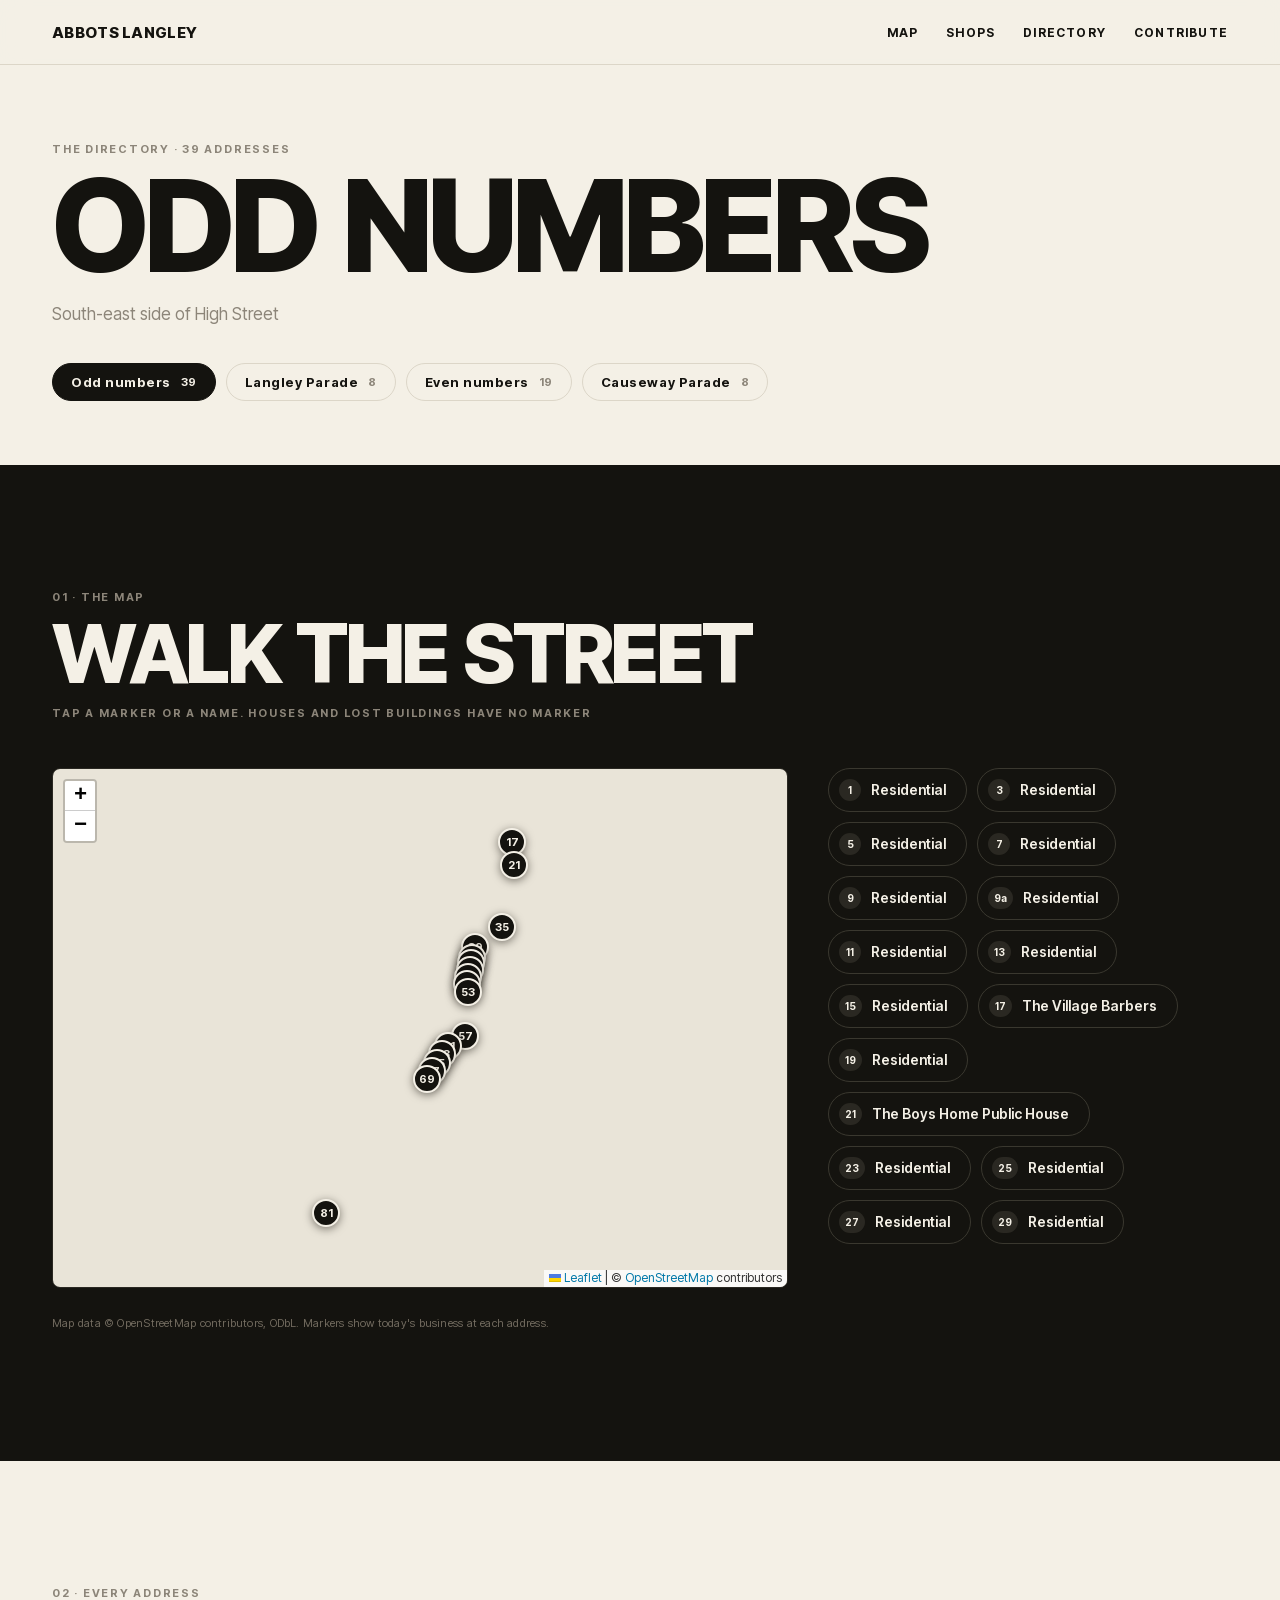
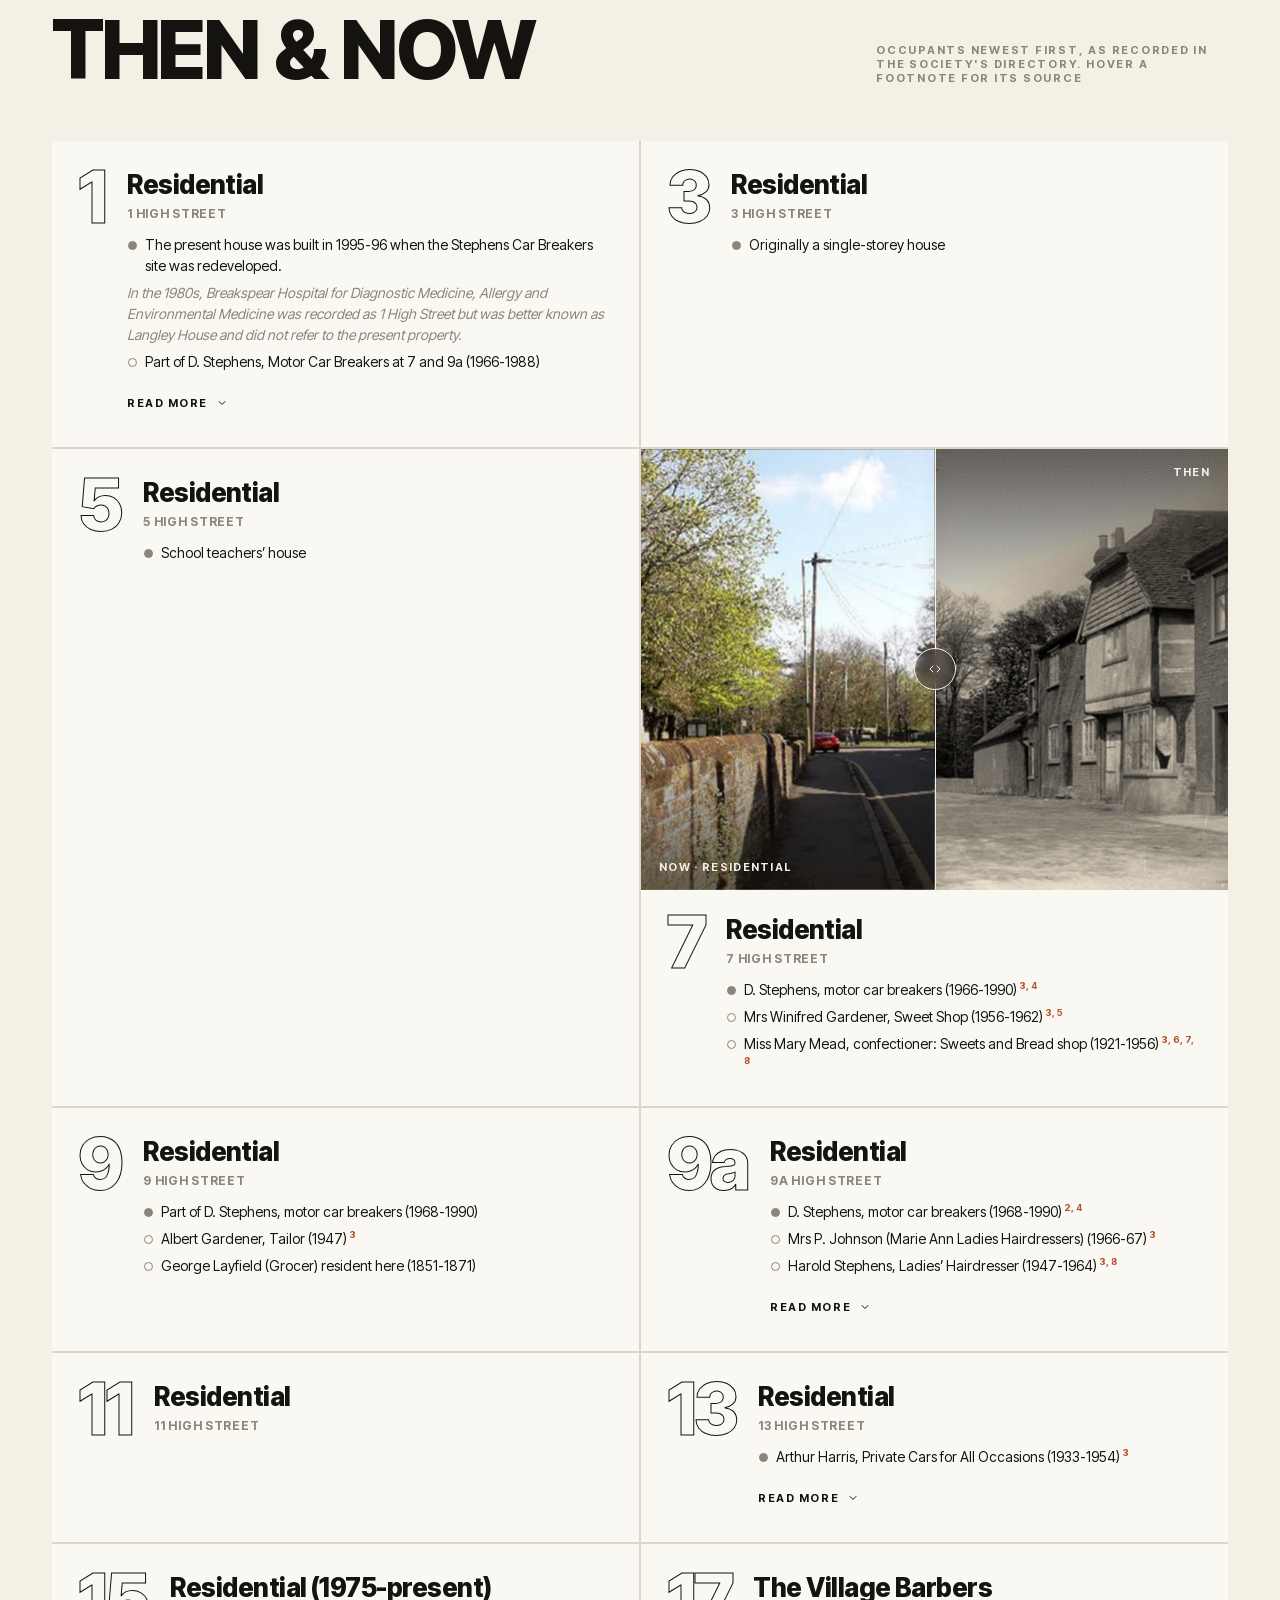
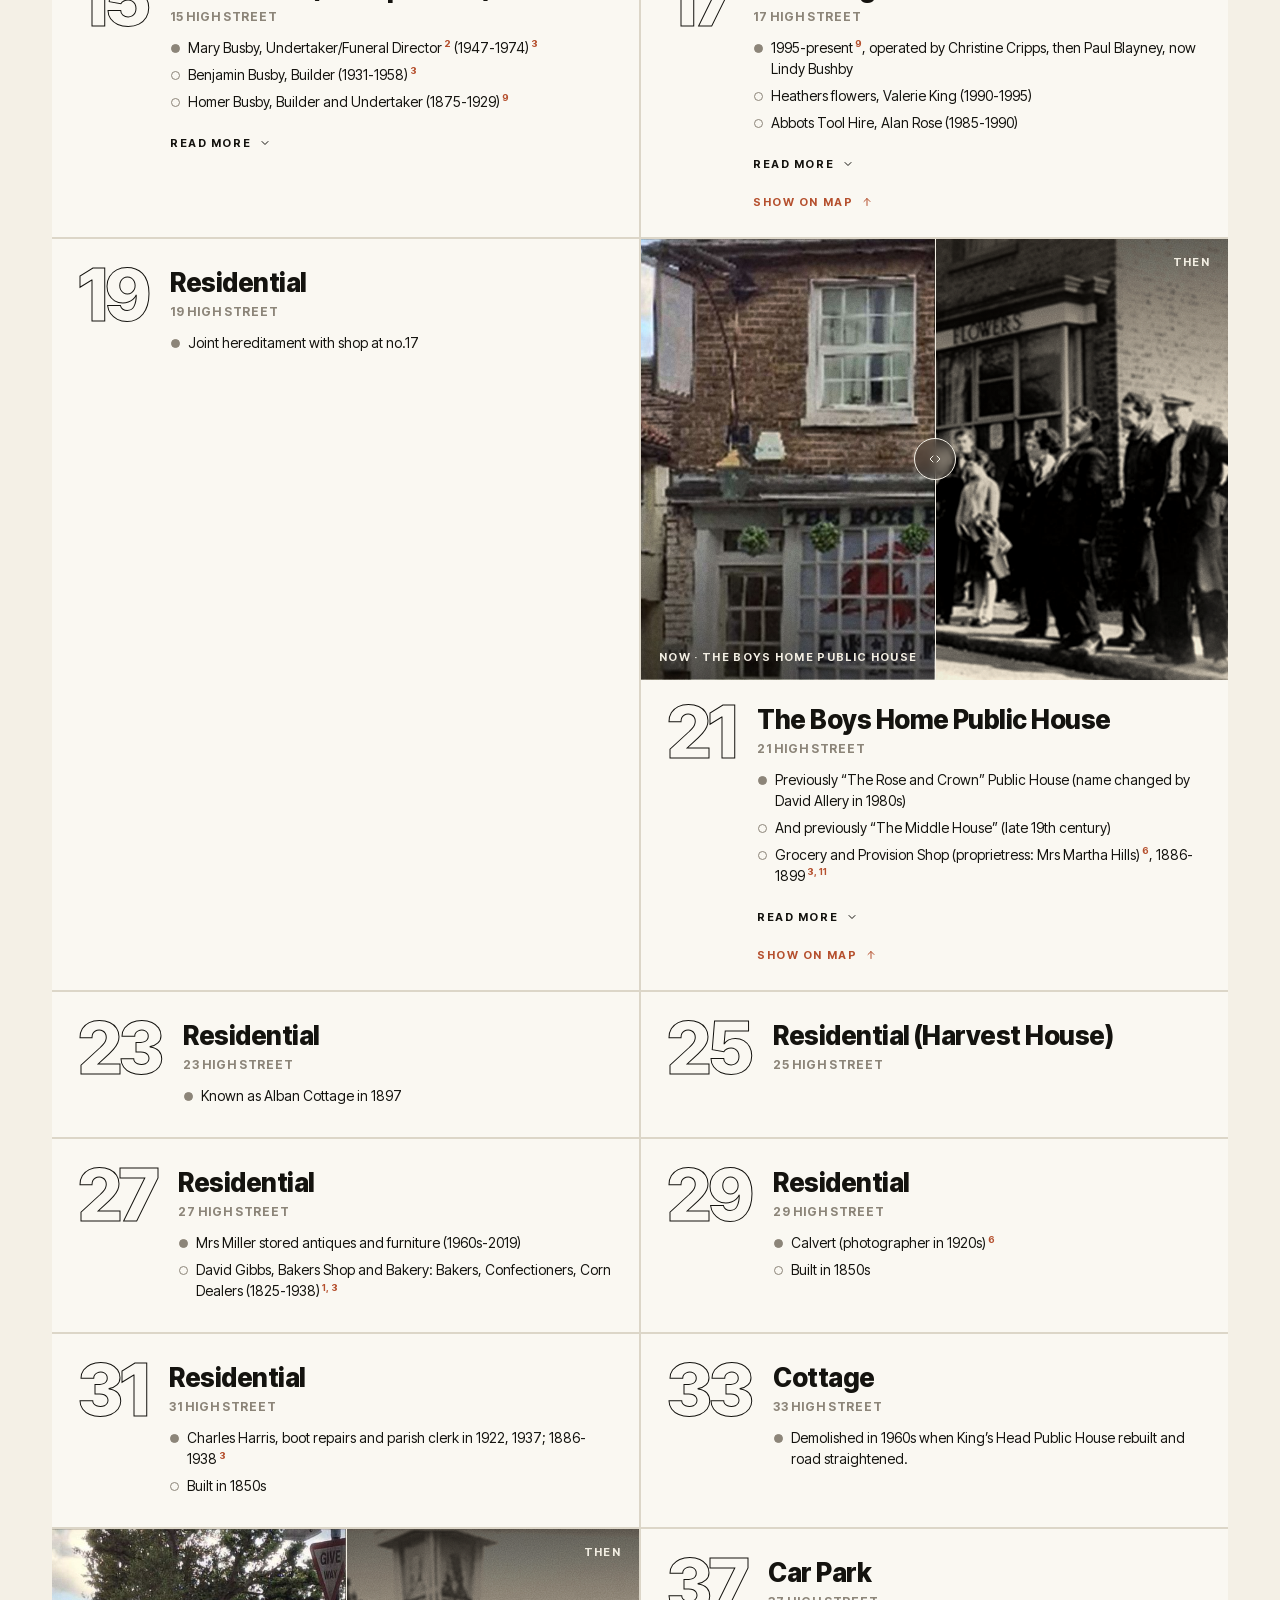
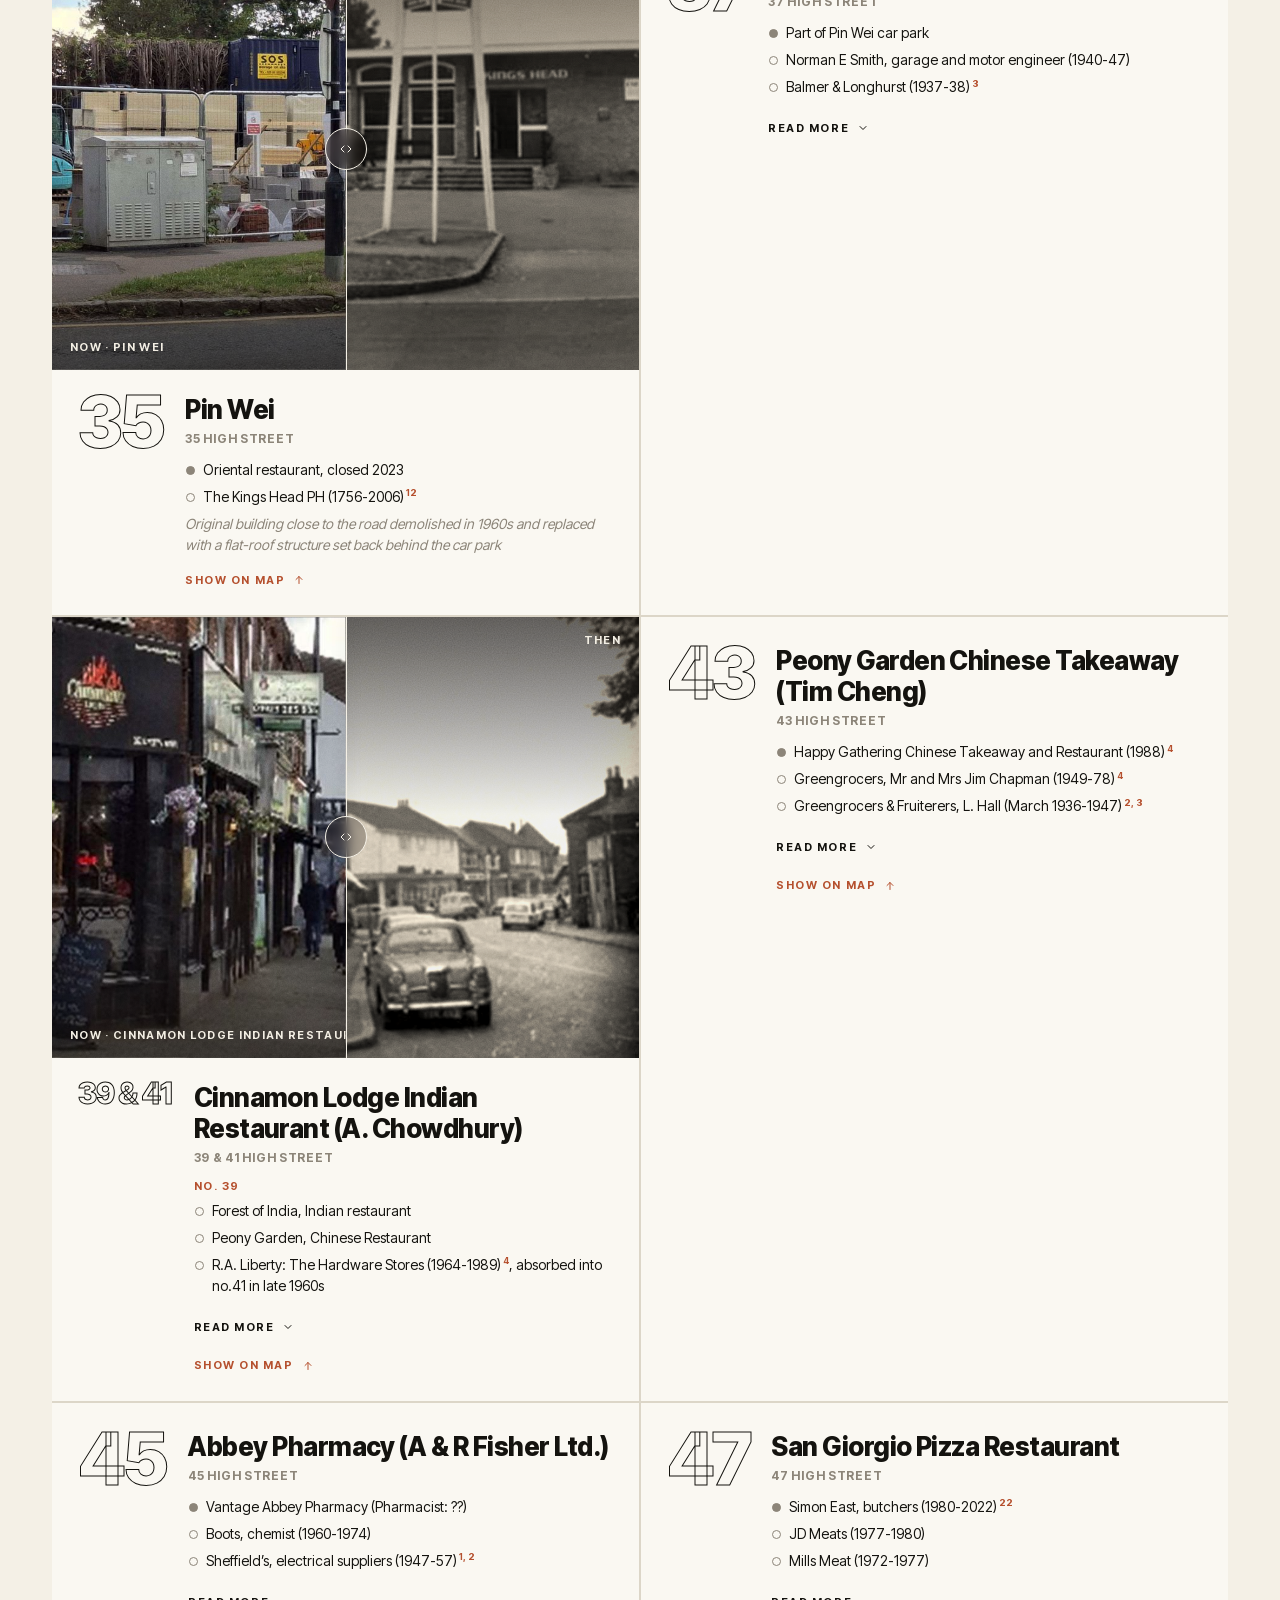
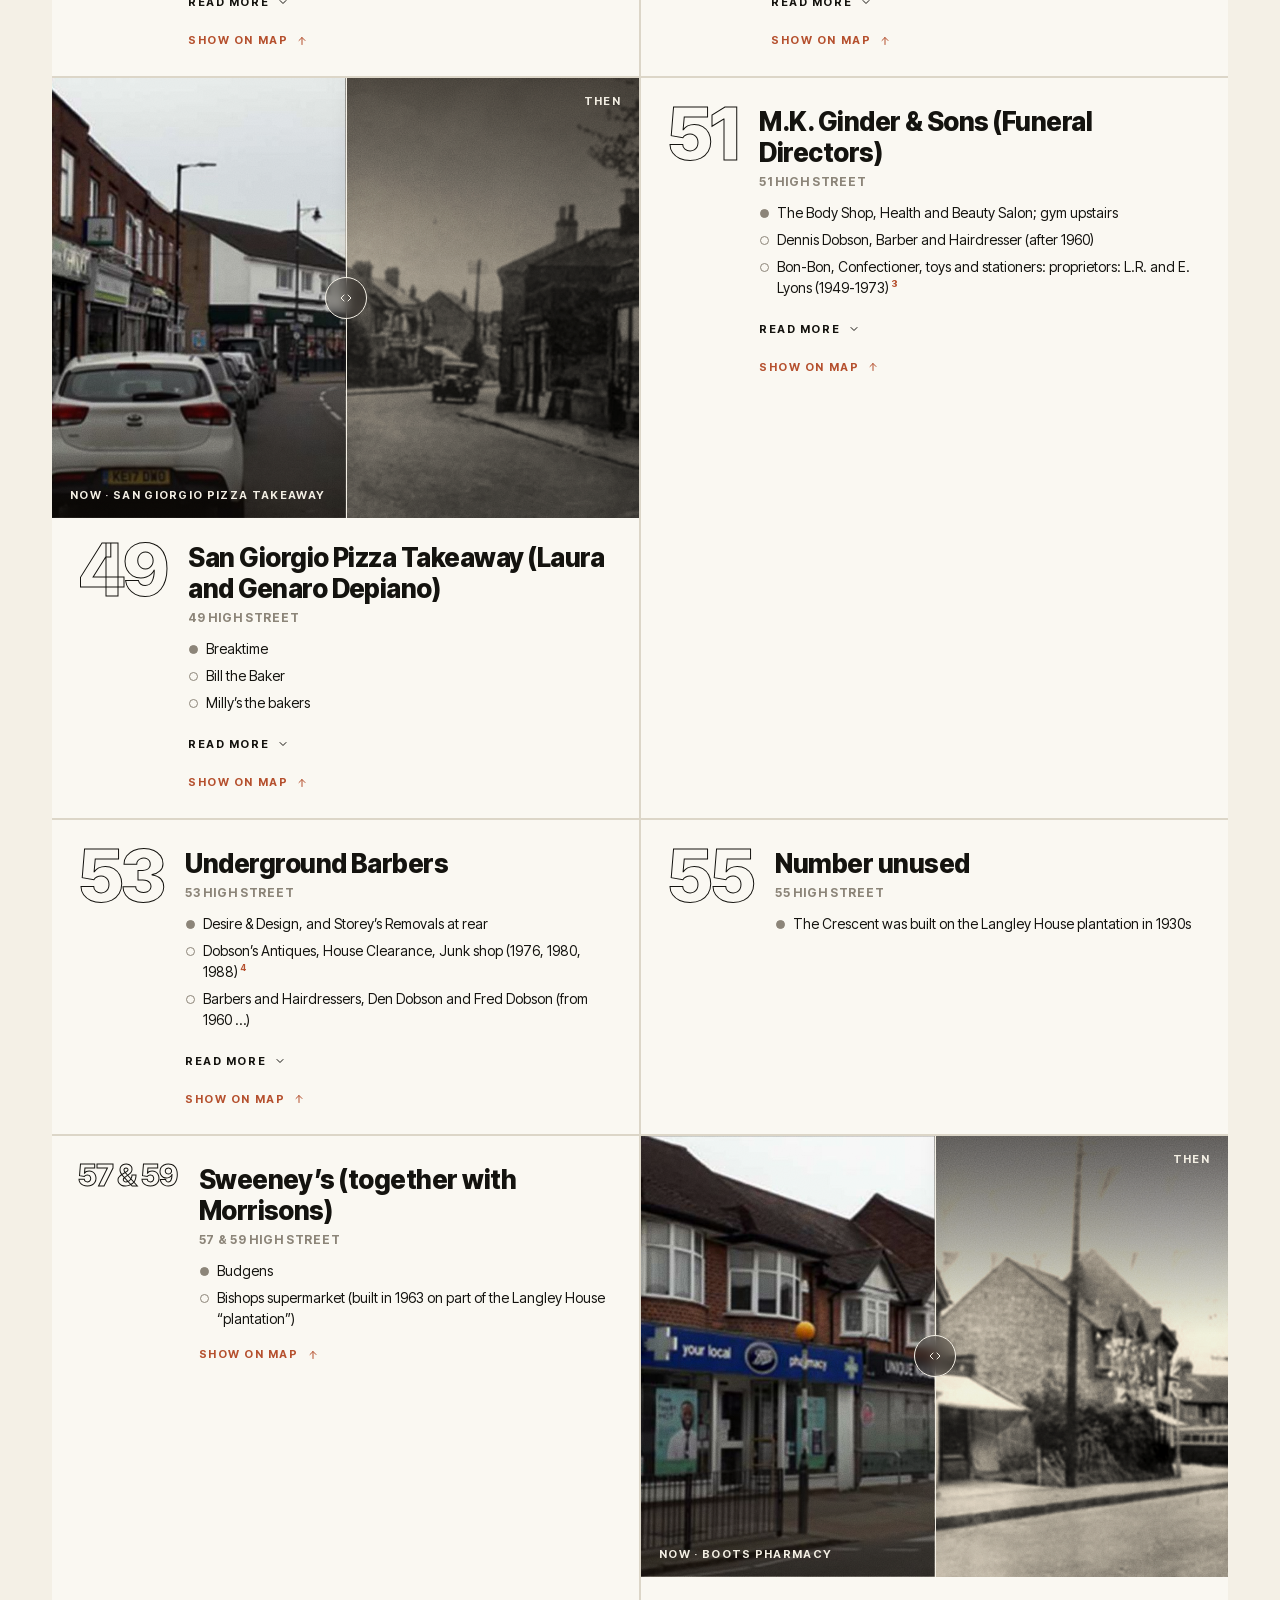
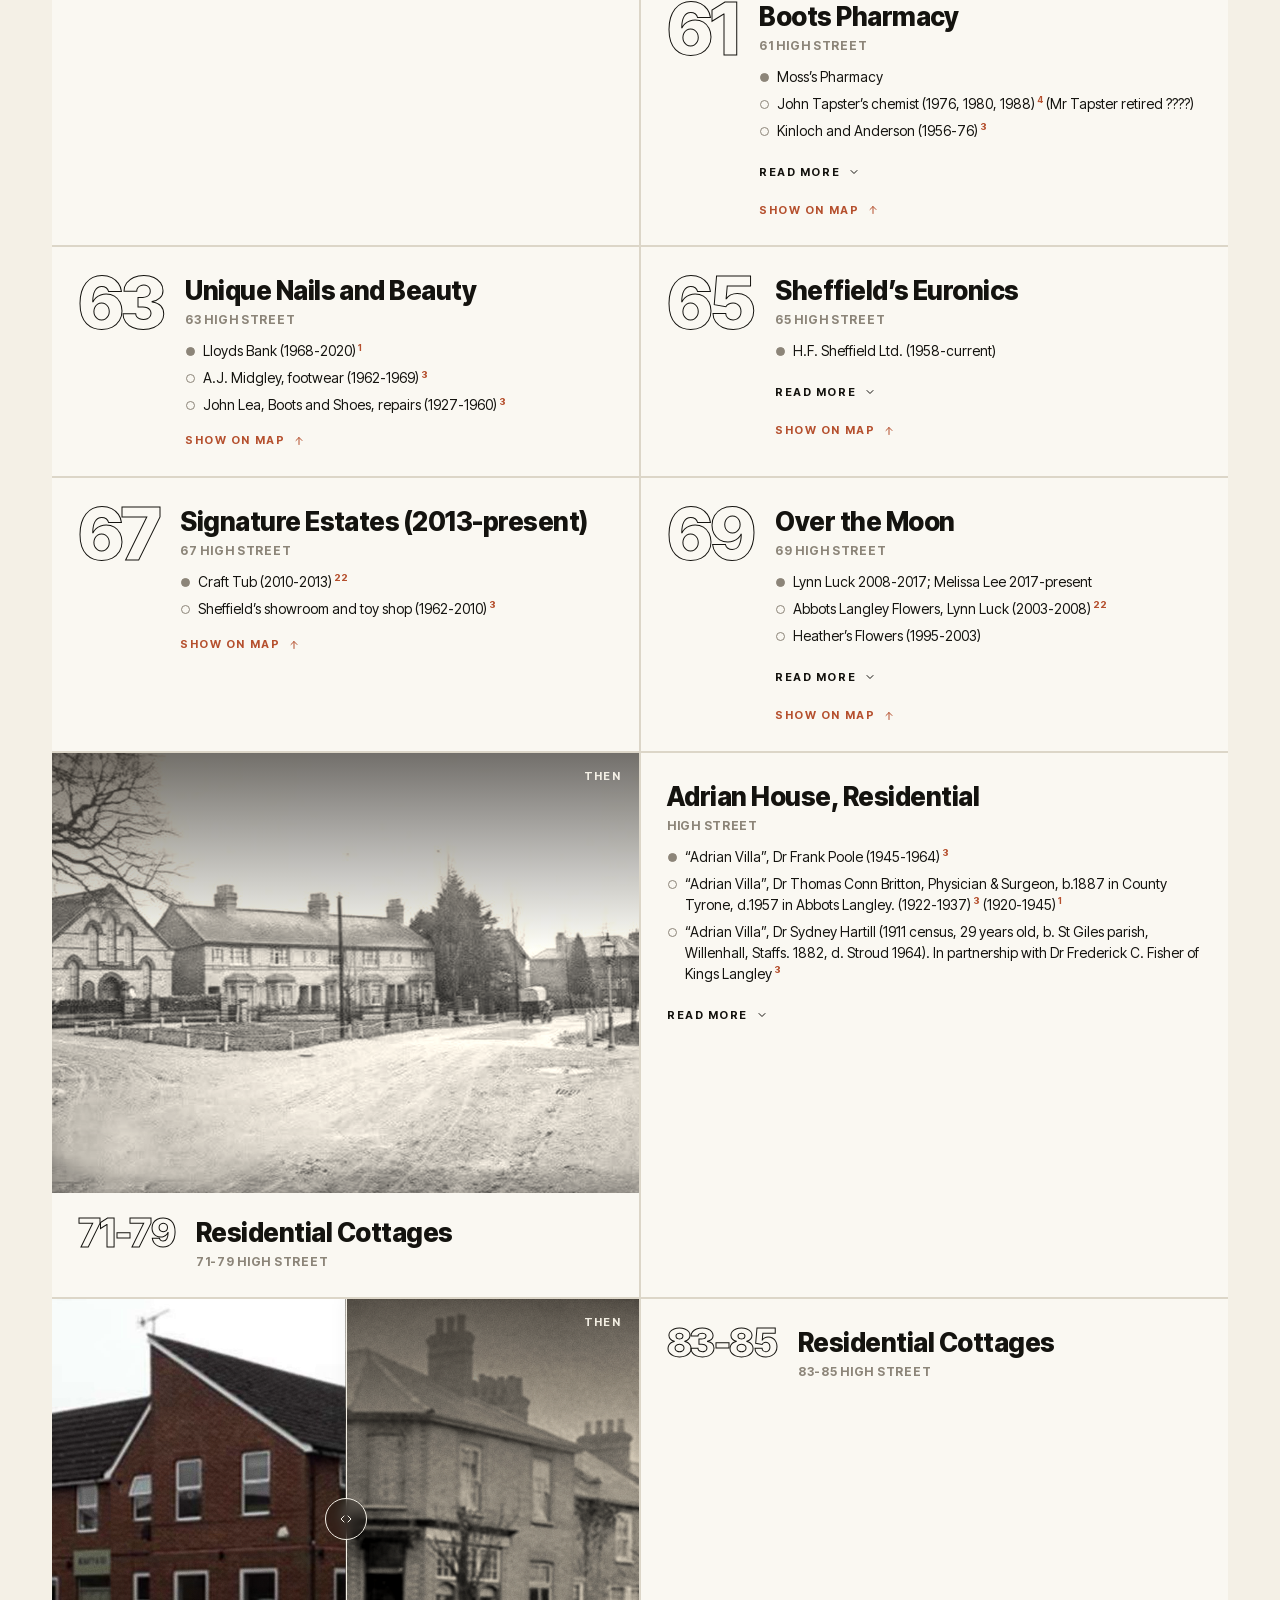
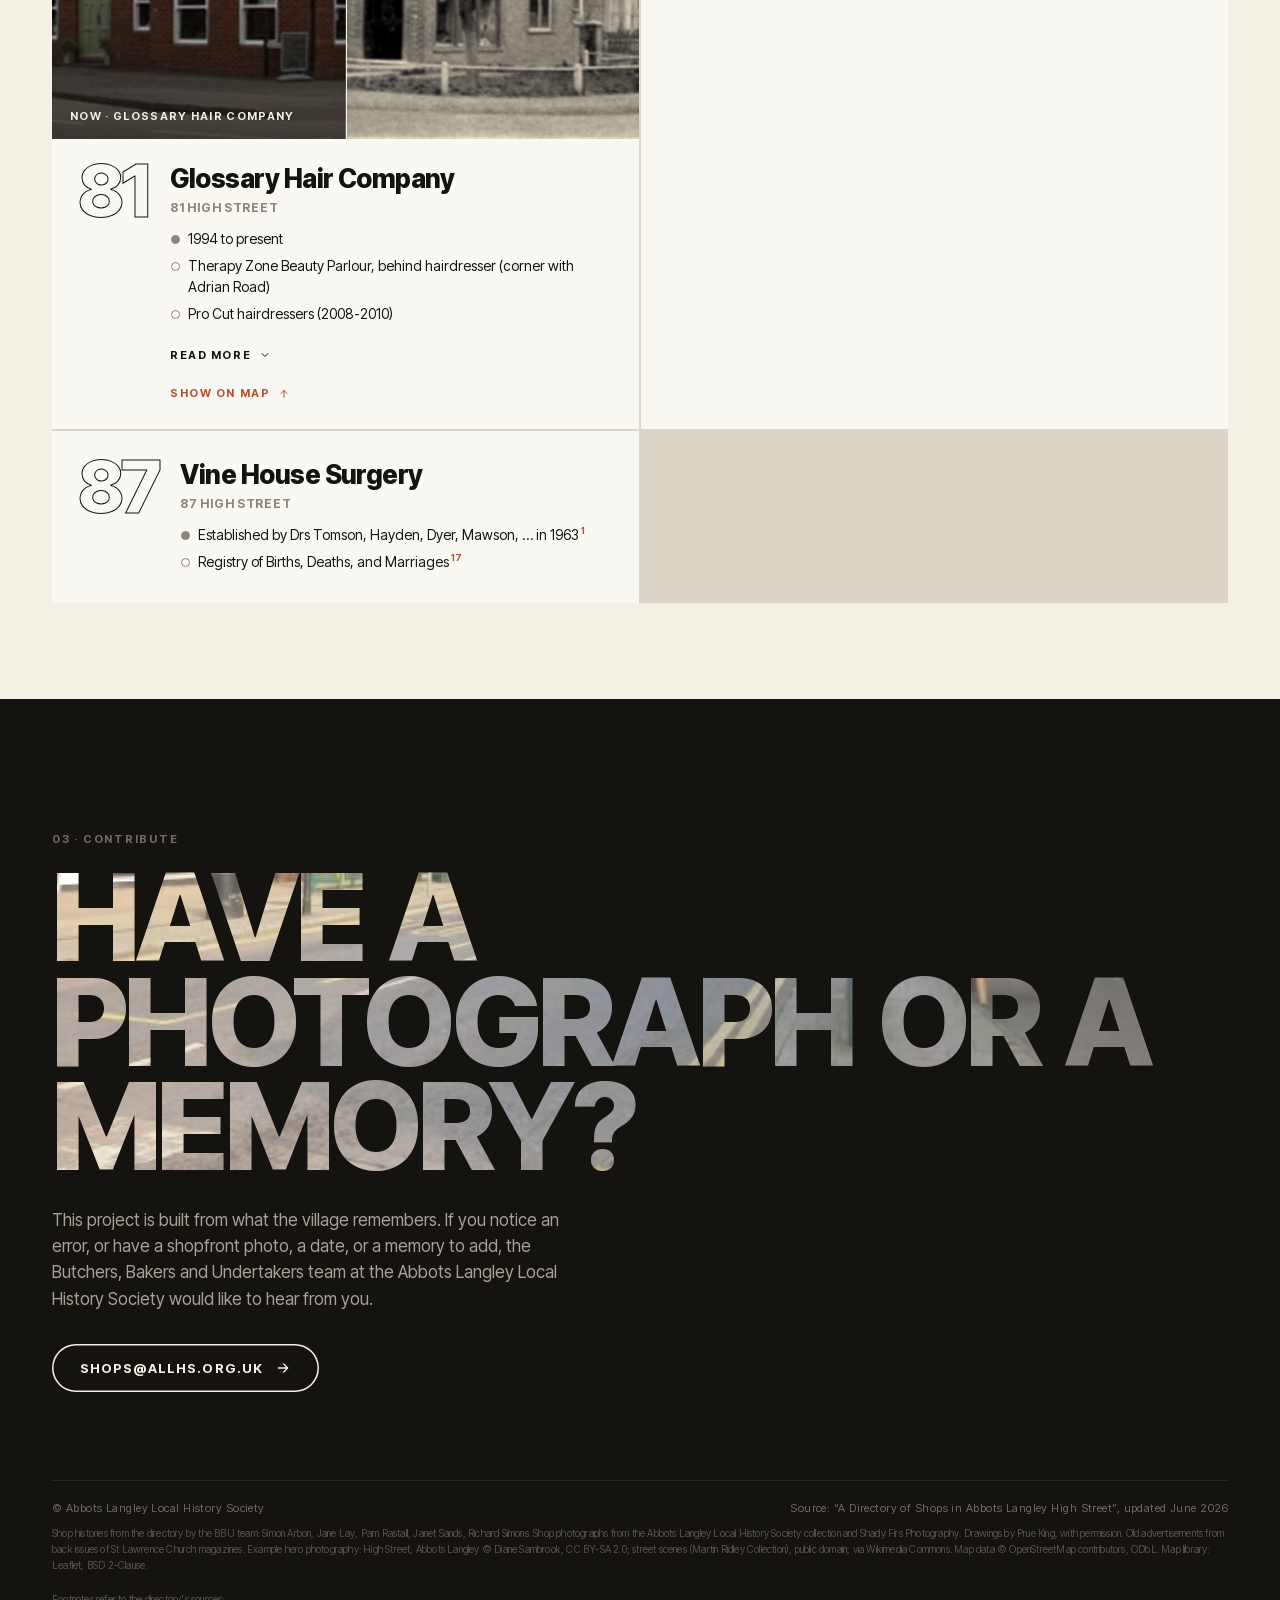
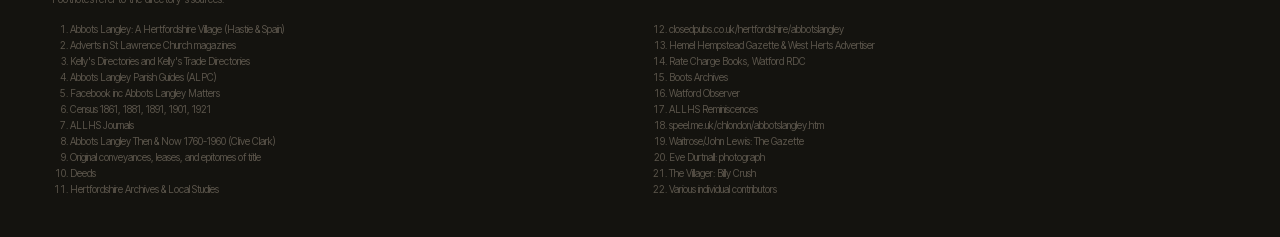
==== directory.html @ a787ed84 "Add the Society's Directory of Shops: 10 featured shops and section pages Transcribe all 74 entries " ====
<!doctype html>
<html lang="en">
<head>
<meta charset="utf-8">
<meta name="viewport" content="width=device-width, initial-scale=1">
<title>Directory of Shops</title>
<meta name="description" content="Every address in the Abbots Langley Local History Society's directory of High Street shops, with each one's occupants over time.">
<script>document.documentElement.classList.add("js");</script>
<link rel="stylesheet" href="vendor/leaflet/leaflet.css">
<link rel="stylesheet" href="site.css">
</head>
<body>

<svg width="0" height="0" style="position:absolute;" aria-hidden="true">
  <filter id="grain"><feTurbulence type="fractalNoise" baseFrequency="0.85" numOctaves="2" stitchTiles="stitch"/><feColorMatrix type="matrix" values="0 0 0 0 0  0 0 0 0 0  0 0 0 0 0  0 0 0 0.4 0"/></filter>
</svg>

<header class="top">
  <div class="wrap">
    <a class="brand" href="index.html">ABBOTS&nbsp;LANGLEY</a>
    <nav class="nav">
      <a href="#map"><span class="roll"><span>Map</span></span></a>
      <a href="#shops"><span class="roll"><span>Shops</span></span></a>
      <a href="index.html#directory"><span class="roll"><span>Directory</span></span></a>
      <a href="#contribute"><span class="roll"><span>Contribute</span></span></a>
    </nav>
  </div>
  <div class="progress"></div>
</header>

<main id="top">

  <!-- SECTION HEADER -->
  <section class="dir-head">
    <div class="wrap">
      <span class="eyebrow" data-reveal><a href="index.html#directory">The directory</a> &middot; <span id="dir-count"></span> addresses</span>
      <h1 id="dir-title" class="display" data-reveal></h1>
      <p id="dir-sub" class="lede" data-reveal></p>
      <nav id="dir-tabs" class="tabs" aria-label="Directory sections" data-reveal></nav>
      <div id="dir-media"></div>
    </div>
  </section>

  <!-- MAP -->
  <section id="map" class="map-sec">
    <div class="wrap">
      <div class="sec-head">
        <div data-reveal>
          <span class="eyebrow">01 &middot; The map</span>
          <h2 class="display h2">Walk the street</h2>
        </div>
        <span class="eyebrow" data-reveal>Tap a marker or a name. Houses and lost buildings have no marker</span>
      </div>
      <div id="map-layout" class="map-layout">
        <div id="map-card" class="map-card" data-reveal>
          <div id="leaflet" role="region" aria-label="Map of Abbots Langley High Street"></div>
        </div>
        <div id="map-chips" class="chips"></div>
        <section id="shop-view" class="shop-view" aria-label="Shop details" hidden>
          <div class="sv-bar">
            <button class="sv-back" type="button">
              <svg width="14" height="14" viewBox="0 0 24 24" fill="none" aria-hidden="true"><path d="M19 12H5M11 6L5 12L11 18" stroke="currentColor" stroke-width="2" stroke-linecap="round" stroke-linejoin="round"/></svg>
              <span class="roll"><span>All shops</span></span>
            </button>
            <span class="sv-count"></span>
            <button class="sv-step sv-prev" type="button" aria-label="Previous shop along the street">
              <svg width="14" height="14" viewBox="0 0 24 24" fill="none" aria-hidden="true"><path d="M15 6L9 12L15 18" stroke="currentColor" stroke-width="2" stroke-linecap="round" stroke-linejoin="round"/></svg>
            </button>
            <button class="sv-step sv-next" type="button" aria-label="Next shop along the street">
              <svg width="14" height="14" viewBox="0 0 24 24" fill="none" aria-hidden="true"><path d="M9 6L15 12L9 18" stroke="currentColor" stroke-width="2" stroke-linecap="round" stroke-linejoin="round"/></svg>
            </button>
          </div>
          <article class="card sv-body"></article>
        </section>
        <svg class="leader" aria-hidden="true"><line/><circle r="3"/></svg>
      </div>
      <span id="shop-live" class="sr" aria-live="polite"></span>
      <p style="font-size:11px;color:var(--night-muted);letter-spacing:0.02em;margin-top:28px;">Map data &copy; OpenStreetMap contributors, ODbL. Markers show today's business at each address.</p>
    </div>
  </section>

  <!-- ADDRESSES -->
  <section id="shops" class="shops">
    <div class="wrap">
      <div class="sec-head">
        <div data-reveal>
          <span class="eyebrow">02 &middot; Every address</span>
          <h2 class="display h2">Then &amp; now</h2>
        </div>
        <span class="eyebrow" data-reveal style="max-width:44ch;">Occupants newest first, as recorded in the Society's directory. Hover a footnote for its source</span>
      </div>
      <div id="shop-grid" class="shop-grid"></div>
    </div>
  </section>

</main>

<!-- CONTRIBUTE / FOOTER -->
<footer id="contribute" class="foot">
  <div class="wrap">
    <span class="eyebrow" data-reveal style="color:var(--night-muted);">03 &middot; Contribute</span>
    <h2 class="display ko" data-reveal style="margin-top:18px;">Have a photograph or a memory?</h2>
    <p class="lede" data-reveal>
      This project is built from what the village remembers. If you notice an error, or have a shopfront photo, a date, or a
      memory to add, the Butchers, Bakers and Undertakers team at the Abbots Langley Local History Society would like to hear from you.
    </p>
    <div data-reveal style="margin-top:32px;">
      <a class="btn btn-line" href="mailto:shops@allhs.org.uk"><span class="roll"><span>shops@allhs.org.uk</span></span>
        <svg width="16" height="16" viewBox="0 0 24 24" fill="none" aria-hidden="true"><path d="M5 12H19M13 6L19 12L13 18" stroke="currentColor" stroke-width="2" stroke-linecap="round" stroke-linejoin="round"/></svg>
      </a>
    </div>
    <div class="legal">
      <span>&copy; Abbots Langley Local History Society</span>
      <span>Source: &ldquo;A Directory of Shops in Abbots Langley High Street&rdquo;, updated June 2026</span>
    </div>
    <p class="credits">
      Shop histories from the directory by the BBU team: Simon Arbon, Jane Lay, Pam Rastall, Janet Sands, Richard Simons.
      Shop photographs from the Abbots Langley Local History Society collection and Shady Firs Photography. Drawings by
      Prue King, with permission. Old advertisements from back issues of St Lawrence Church magazines. Example hero
      photography: High Street, Abbots Langley &copy; Diane Sambrook, CC BY-SA 2.0; street scenes (Martin Ridley
      Collection), public domain; via Wikimedia Commons. Map data &copy; OpenStreetMap contributors, ODbL. Map library:
      Leaflet, BSD 2-Clause.
    </p>
    <p class="credits" style="margin-top:18px;">Footnotes refer to the directory's sources:</p>
    <ol id="sources" class="sources"></ol>
  </div>
</footer>

<script src="vendor/leaflet/leaflet.js"></script>
<script src="data/directory.js"></script>
<script src="site.js"></script>
<script>
// One page per directory section, chosen by ?g=
const g = GROUPS[new URLSearchParams(location.search).get("g")] ? new URLSearchParams(location.search).get("g") : "odd";
const sec = GROUPS[g], shops = DIRECTORY.filter((e) => e.group === g);
document.title = `${sec.title} · Directory of Shops`;
document.getElementById("dir-title").textContent = sec.title;
document.getElementById("dir-sub").textContent = sec.sub;
document.getElementById("dir-count").textContent = shops.length;
document.getElementById("dir-tabs").innerHTML = Object.entries(GROUPS).map(([k, s]) =>
  `<a href="directory.html?g=${k}"${k === g ? ' aria-current="page"' : ""}>${s.title} <b>${DIRECTORY.filter((e) => e.group === k).length}</b></a>`).join("");
if (sec.photos) {
  const media = document.getElementById("dir-media");
  media.className = "group-media";
  media.dataset.reveal = "";
  media.innerHTML = photoHTML(sec.photos, sec.title) + (sec.extras || []).map(([src, cap]) =>
    `<figure><img src="${src}" alt="${cap}"/><figcaption>${cap}</figcaption></figure>`).join("");
  makeCompare(media.querySelector(".compare"), { follow: true });
}
initStreet(shops);
</script>
</body>
</html>
---- vendor/leaflet/leaflet.css ----
/* required styles */

.leaflet-pane,
.leaflet-tile,
.leaflet-marker-icon,
.leaflet-marker-shadow,
.leaflet-tile-container,
.leaflet-pane > svg,
.leaflet-pane > canvas,
.leaflet-zoom-box,
.leaflet-image-layer,
.leaflet-layer {
	position: absolute;
	left: 0;
	top: 0;
	}
.leaflet-container {
	overflow: hidden;
	}
.leaflet-tile,
.leaflet-marker-icon,
.leaflet-marker-shadow {
	-webkit-user-select: none;
	   -moz-user-select: none;
	        user-select: none;
	  -webkit-user-drag: none;
	}
/* Prevents IE11 from highlighting tiles in blue */
.leaflet-tile::selection {
	background: transparent;
}
/* Safari renders non-retina tile on retina better with this, but Chrome is worse */
.leaflet-safari .leaflet-tile {
	image-rendering: -webkit-optimize-contrast;
	}
/* hack that prevents hw layers "stretching" when loading new tiles */
.leaflet-safari .leaflet-tile-container {
	width: 1600px;
	height: 1600px;
	-webkit-transform-origin: 0 0;
	}
.leaflet-marker-icon,
.leaflet-marker-shadow {
	display: block;
	}
/* .leaflet-container svg: reset svg max-width decleration shipped in Joomla! (joomla.org) 3.x */
/* .leaflet-container img: map is broken in FF if you have max-width: 100% on tiles */
.leaflet-container .leaflet-overlay-pane svg {
	max-width: none !important;
	max-height: none !important;
	}
.leaflet-container .leaflet-marker-pane img,
.leaflet-container .leaflet-shadow-pane img,
.leaflet-container .leaflet-tile-pane img,
.leaflet-container img.leaflet-image-layer,
.leaflet-container .leaflet-tile {
	max-width: none !important;
	max-height: none !important;
	width: auto;
	padding: 0;
	}

.leaflet-container img.leaflet-tile {
	/* See: https://bugs.chromium.org/p/chromium/issues/detail?id=600120 */
	mix-blend-mode: plus-lighter;
}

.leaflet-container.leaflet-touch-zoom {
	-ms-touch-action: pan-x pan-y;
	touch-action: pan-x pan-y;
	}
.leaflet-container.leaflet-touch-drag {
	-ms-touch-action: pinch-zoom;
	/* Fallback for FF which doesn't support pinch-zoom */
	touch-action: none;
	touch-action: pinch-zoom;
}
.leaflet-container.leaflet-touch-drag.leaflet-touch-zoom {
	-ms-touch-action: none;
	touch-action: none;
}
.leaflet-container {
	-webkit-tap-highlight-color: transparent;
}
.leaflet-container a {
	-webkit-tap-highlight-color: rgba(51, 181, 229, 0.4);
}
.leaflet-tile {
	filter: inherit;
	visibility: hidden;
	}
.leaflet-tile-loaded {
	visibility: inherit;
	}
.leaflet-zoom-box {
	width: 0;
	height: 0;
	-moz-box-sizing: border-box;
	     box-sizing: border-box;
	z-index: 800;
	}
/* workaround for https://bugzilla.mozilla.org/show_bug.cgi?id=888319 */
.leaflet-overlay-pane svg {
	-moz-user-select: none;
	}

.leaflet-pane         { z-index: 400; }

.leaflet-tile-pane    { z-index: 200; }
.leaflet-overlay-pane { z-index: 400; }
.leaflet-shadow-pane  { z-index: 500; }
.leaflet-marker-pane  { z-index: 600; }
.leaflet-tooltip-pane   { z-index: 650; }
.leaflet-popup-pane   { z-index: 700; }

.leaflet-map-pane canvas { z-index: 100; }
.leaflet-map-pane svg    { z-index: 200; }

.leaflet-vml-shape {
	width: 1px;
	height: 1px;
	}
.lvml {
	behavior: url(#default#VML);
	display: inline-block;
	position: absolute;
	}


/* control positioning */

.leaflet-control {
	position: relative;
	z-index: 800;
	pointer-events: visiblePainted; /* IE 9-10 doesn't have auto */
	pointer-events: auto;
	}
.leaflet-top,
.leaflet-bottom {
	position: absolute;
	z-index: 1000;
	pointer-events: none;
	}
.leaflet-top {
	top: 0;
	}
.leaflet-right {
	right: 0;
	}
.leaflet-bottom {
	bottom: 0;
	}
.leaflet-left {
	left: 0;
	}
.leaflet-control {
	float: left;
	clear: both;
	}
.leaflet-right .leaflet-control {
	float: right;
	}
.leaflet-top .leaflet-control {
	margin-top: 10px;
	}
.leaflet-bottom .leaflet-control {
	margin-bottom: 10px;
	}
.leaflet-left .leaflet-control {
	margin-left: 10px;
	}
.leaflet-right .leaflet-control {
	margin-right: 10px;
	}


/* zoom and fade animations */

.leaflet-fade-anim .leaflet-popup {
	opacity: 0;
	-webkit-transition: opacity 0.2s linear;
	   -moz-transition: opacity 0.2s linear;
	        transition: opacity 0.2s linear;
	}
.leaflet-fade-anim .leaflet-map-pane .leaflet-popup {
	opacity: 1;
	}
.leaflet-zoom-animated {
	-webkit-transform-origin: 0 0;
	    -ms-transform-origin: 0 0;
	        transform-origin: 0 0;
	}
svg.leaflet-zoom-animated {
	will-change: transform;
}

.leaflet-zoom-anim .leaflet-zoom-animated {
	-webkit-transition: -webkit-transform 0.25s cubic-bezier(0,0,0.25,1);
	   -moz-transition:    -moz-transform 0.25s cubic-bezier(0,0,0.25,1);
	        transition:         transform 0.25s cubic-bezier(0,0,0.25,1);
	}
.leaflet-zoom-anim .leaflet-tile,
.leaflet-pan-anim .leaflet-tile {
	-webkit-transition: none;
	   -moz-transition: none;
	        transition: none;
	}

.leaflet-zoom-anim .leaflet-zoom-hide {
	visibility: hidden;
	}


/* cursors */

.leaflet-interactive {
	cursor: pointer;
	}
.leaflet-grab {
	cursor: -webkit-grab;
	cursor:    -moz-grab;
	cursor:         grab;
	}
.leaflet-crosshair,
.leaflet-crosshair .leaflet-interactive {
	cursor: crosshair;
	}
.leaflet-popup-pane,
.leaflet-control {
	cursor: auto;
	}
.leaflet-dragging .leaflet-grab,
.leaflet-dragging .leaflet-grab .leaflet-interactive,
.leaflet-dragging .leaflet-marker-draggable {
	cursor: move;
	cursor: -webkit-grabbing;
	cursor:    -moz-grabbing;
	cursor:         grabbing;
	}

/* marker & overlays interactivity */
.leaflet-marker-icon,
.leaflet-marker-shadow,
.leaflet-image-layer,
.leaflet-pane > svg path,
.leaflet-tile-container {
	pointer-events: none;
	}

.leaflet-marker-icon.leaflet-interactive,
.leaflet-image-layer.leaflet-interactive,
.leaflet-pane > svg path.leaflet-interactive,
svg.leaflet-image-layer.leaflet-interactive path {
	pointer-events: visiblePainted; /* IE 9-10 doesn't have auto */
	pointer-events: auto;
	}

/* visual tweaks */

.leaflet-container {
	background: #ddd;
	outline-offset: 1px;
	}
.leaflet-container a {
	color: #0078A8;
	}
.leaflet-zoom-box {
	border: 2px dotted #38f;
	background: rgba(255,255,255,0.5);
	}


/* general typography */
.leaflet-container {
	font-family: "Helvetica Neue", Arial, Helvetica, sans-serif;
	font-size: 12px;
	font-size: 0.75rem;
	line-height: 1.5;
	}


/* general toolbar styles */

.leaflet-bar {
	box-shadow: 0 1px 5px rgba(0,0,0,0.65);
	border-radius: 4px;
	}
.leaflet-bar a {
	background-color: #fff;
	border-bottom: 1px solid #ccc;
	width: 26px;
	height: 26px;
	line-height: 26px;
	display: block;
	text-align: center;
	text-decoration: none;
	color: black;
	}
.leaflet-bar a,
.leaflet-control-layers-toggle {
	background-position: 50% 50%;
	background-repeat: no-repeat;
	display: block;
	}
.leaflet-bar a:hover,
.leaflet-bar a:focus {
	background-color: #f4f4f4;
	}
.leaflet-bar a:first-child {
	border-top-left-radius: 4px;
	border-top-right-radius: 4px;
	}
.leaflet-bar a:last-child {
	border-bottom-left-radius: 4px;
	border-bottom-right-radius: 4px;
	border-bottom: none;
	}
.leaflet-bar a.leaflet-disabled {
	cursor: default;
	background-color: #f4f4f4;
	color: #bbb;
	}

.leaflet-touch .leaflet-bar a {
	width: 30px;
	height: 30px;
	line-height: 30px;
	}
.leaflet-touch .leaflet-bar a:first-child {
	border-top-left-radius: 2px;
	border-top-right-radius: 2px;
	}
.leaflet-touch .leaflet-bar a:last-child {
	border-bottom-left-radius: 2px;
	border-bottom-right-radius: 2px;
	}

/* zoom control */

.leaflet-control-zoom-in,
.leaflet-control-zoom-out {
	font: bold 18px 'Lucida Console', Monaco, monospace;
	text-indent: 1px;
	}

.leaflet-touch .leaflet-control-zoom-in, .leaflet-touch .leaflet-control-zoom-out  {
	font-size: 22px;
	}


/* layers control */

.leaflet-control-layers {
	box-shadow: 0 1px 5px rgba(0,0,0,0.4);
	background: #fff;
	border-radius: 5px;
	}
.leaflet-control-layers-toggle {
	background-image: url(images/layers.png);
	width: 36px;
	height: 36px;
	}
.leaflet-retina .leaflet-control-layers-toggle {
	background-image: url(images/layers-2x.png);
	background-size: 26px 26px;
	}
.leaflet-touch .leaflet-control-layers-toggle {
	width: 44px;
	height: 44px;
	}
.leaflet-control-layers .leaflet-control-layers-list,
.leaflet-control-layers-expanded .leaflet-control-layers-toggle {
	display: none;
	}
.leaflet-control-layers-expanded .leaflet-control-layers-list {
	display: block;
	position: relative;
	}
.leaflet-control-layers-expanded {
	padding: 6px 10px 6px 6px;
	color: #333;
	background: #fff;
	}
.leaflet-control-layers-scrollbar {
	overflow-y: scroll;
	overflow-x: hidden;
	padding-right: 5px;
	}
.leaflet-control-layers-selector {
	margin-top: 2px;
	position: relative;
	top: 1px;
	}
.leaflet-control-layers label {
	display: block;
	font-size: 13px;
	font-size: 1.08333em;
	}
.leaflet-control-layers-separator {
	height: 0;
	border-top: 1px solid #ddd;
	margin: 5px -10px 5px -6px;
	}

/* Default icon URLs */
.leaflet-default-icon-path { /* used only in path-guessing heuristic, see L.Icon.Default */
	background-image: url(images/marker-icon.png);
	}


/* attribution and scale controls */

.leaflet-container .leaflet-control-attribution {
	background: #fff;
	background: rgba(255, 255, 255, 0.8);
	margin: 0;
	}
.leaflet-control-attribution,
.leaflet-control-scale-line {
	padding: 0 5px;
	color: #333;
	line-height: 1.4;
	}
.leaflet-control-attribution a {
	text-decoration: none;
	}
.leaflet-control-attribution a:hover,
.leaflet-control-attribution a:focus {
	text-decoration: underline;
	}
.leaflet-attribution-flag {
	display: inline !important;
	vertical-align: baseline !important;
	width: 1em;
	height: 0.6669em;
	}
.leaflet-left .leaflet-control-scale {
	margin-left: 5px;
	}
.leaflet-bottom .leaflet-control-scale {
	margin-bottom: 5px;
	}
.leaflet-control-scale-line {
	border: 2px solid #777;
	border-top: none;
	line-height: 1.1;
	padding: 2px 5px 1px;
	white-space: nowrap;
	-moz-box-sizing: border-box;
	     box-sizing: border-box;
	background: rgba(255, 255, 255, 0.8);
	text-shadow: 1px 1px #fff;
	}
.leaflet-control-scale-line:not(:first-child) {
	border-top: 2px solid #777;
	border-bottom: none;
	margin-top: -2px;
	}
.leaflet-control-scale-line:not(:first-child):not(:last-child) {
	border-bottom: 2px solid #777;
	}

.leaflet-touch .leaflet-control-attribution,
.leaflet-touch .leaflet-control-layers,
.leaflet-touch .leaflet-bar {
	box-shadow: none;
	}
.leaflet-touch .leaflet-control-layers,
.leaflet-touch .leaflet-bar {
	border: 2px solid rgba(0,0,0,0.2);
	background-clip: padding-box;
	}


/* popup */

.leaflet-popup {
	position: absolute;
	text-align: center;
	margin-bottom: 20px;
	}
.leaflet-popup-content-wrapper {
	padding: 1px;
	text-align: left;
	border-radius: 12px;
	}
.leaflet-popup-content {
	margin: 13px 24px 13px 20px;
	line-height: 1.3;
	font-size: 13px;
	font-size: 1.08333em;
	min-height: 1px;
	}
.leaflet-popup-content p {
	margin: 17px 0;
	margin: 1.3em 0;
	}
.leaflet-popup-tip-container {
	width: 40px;
	height: 20px;
	position: absolute;
	left: 50%;
	margin-top: -1px;
	margin-left: -20px;
	overflow: hidden;
	pointer-events: none;
	}
.leaflet-popup-tip {
	width: 17px;
	height: 17px;
	padding: 1px;

	margin: -10px auto 0;
	pointer-events: auto;

	-webkit-transform: rotate(45deg);
	   -moz-transform: rotate(45deg);
	    -ms-transform: rotate(45deg);
	        transform: rotate(45deg);
	}
.leaflet-popup-content-wrapper,
.leaflet-popup-tip {
	background: white;
	color: #333;
	box-shadow: 0 3px 14px rgba(0,0,0,0.4);
	}
.leaflet-container a.leaflet-popup-close-button {
	position: absolute;
	top: 0;
	right: 0;
	border: none;
	text-align: center;
	width: 24px;
	height: 24px;
	font: 16px/24px Tahoma, Verdana, sans-serif;
	color: #757575;
	text-decoration: none;
	background: transparent;
	}
.leaflet-container a.leaflet-popup-close-button:hover,
.leaflet-container a.leaflet-popup-close-button:focus {
	color: #585858;
	}
.leaflet-popup-scrolled {
	overflow: auto;
	}

.leaflet-oldie .leaflet-popup-content-wrapper {
	-ms-zoom: 1;
	}
.leaflet-oldie .leaflet-popup-tip {
	width: 24px;
	margin: 0 auto;

	-ms-filter: "progid:DXImageTransform.Microsoft.Matrix(M11=0.70710678, M12=0.70710678, M21=-0.70710678, M22=0.70710678)";
	filter: progid:DXImageTransform.Microsoft.Matrix(M11=0.70710678, M12=0.70710678, M21=-0.70710678, M22=0.70710678);
	}

.leaflet-oldie .leaflet-control-zoom,
.leaflet-oldie .leaflet-control-layers,
.leaflet-oldie .leaflet-popup-content-wrapper,
.leaflet-oldie .leaflet-popup-tip {
	border: 1px solid #999;
	}


/* div icon */

.leaflet-div-icon {
	background: #fff;
	border: 1px solid #666;
	}


/* Tooltip */
/* Base styles for the element that has a tooltip */
.leaflet-tooltip {
	position: absolute;
	padding: 6px;
	background-color: #fff;
	border: 1px solid #fff;
	border-radius: 3px;
	color: #222;
	white-space: nowrap;
	-webkit-user-select: none;
	-moz-user-select: none;
	-ms-user-select: none;
	user-select: none;
	pointer-events: none;
	box-shadow: 0 1px 3px rgba(0,0,0,0.4);
	}
.leaflet-tooltip.leaflet-interactive {
	cursor: pointer;
	pointer-events: auto;
	}
.leaflet-tooltip-top:before,
.leaflet-tooltip-bottom:before,
.leaflet-tooltip-left:before,
.leaflet-tooltip-right:before {
	position: absolute;
	pointer-events: none;
	border: 6px solid transparent;
	background: transparent;
	content: "";
	}

/* Directions */

.leaflet-tooltip-bottom {
	margin-top: 6px;
}
.leaflet-tooltip-top {
	margin-top: -6px;
}
.leaflet-tooltip-bottom:before,
.leaflet-tooltip-top:before {
	left: 50%;
	margin-left: -6px;
	}
.leaflet-tooltip-top:before {
	bottom: 0;
	margin-bottom: -12px;
	border-top-color: #fff;
	}
.leaflet-tooltip-bottom:before {
	top: 0;
	margin-top: -12px;
	margin-left: -6px;
	border-bottom-color: #fff;
	}
.leaflet-tooltip-left {
	margin-left: -6px;
}
.leaflet-tooltip-right {
	margin-left: 6px;
}
.leaflet-tooltip-left:before,
.leaflet-tooltip-right:before {
	top: 50%;
	margin-top: -6px;
	}
.leaflet-tooltip-left:before {
	right: 0;
	margin-right: -12px;
	border-left-color: #fff;
	}
.leaflet-tooltip-right:before {
	left: 0;
	margin-left: -12px;
	border-right-color: #fff;
	}

/* Printing */

@media print {
	/* Prevent printers from removing background-images of controls. */
	.leaflet-control {
		-webkit-print-color-adjust: exact;
		print-color-adjust: exact;
		}
	}
---- site.css ----
/* Shared styles for the front page and the directory pages */
/* Self-hosted Inter Tight (SIL OFL 1.1, see fonts/OFL.txt), Latin subset, variable weight */
@font-face{font-family:'Inter Tight';font-style:normal;font-weight:400 900;font-display:swap;src:url(fonts/inter-tight-latin.woff2) format('woff2');}
:root{
  --cream: #f4f0e6;
  --paper: #faf8f2;
  --ink: #14130f;
  --stone: #8c8579;
  --line: #dcd6c8;
  --olive: #5b6b45;
  --rust: #b5502e;
  --night-line: #2a2822;
  --night-text: #a8a196;
  --night-muted: #736c60;
  --ease: cubic-bezier(.16,1,.3,1);
  --ease-io: cubic-bezier(.65,0,.35,1);
  --h1: clamp(56px, 10.5vw, 168px);
  interpolate-size: allow-keywords; /* lets Read more animate to height:auto where supported */
}
*{box-sizing:border-box;}
html{scroll-behavior:smooth;}
body{margin:0;background:var(--cream);color:var(--ink);font-family:'Inter Tight', 'Helvetica Neue', Helvetica, Arial, sans-serif;-webkit-font-smoothing:antialiased;text-rendering:optimizeLegibility;overflow-x:hidden;}
::selection{background:var(--rust);color:var(--cream);}
h1,h2,h3{margin:0;font-weight:800;letter-spacing:-0.02em;}
a{color:inherit;text-decoration:none;}
:focus-visible{outline:2px solid var(--rust);outline-offset:3px;}
.wrap{max-width:1240px;margin:0 auto;padding:0 32px;}
.eyebrow{font-size:11px;letter-spacing:0.16em;text-transform:uppercase;font-weight:700;color:var(--stone);}
.display{font-weight:800;text-transform:uppercase;letter-spacing:-0.03em;word-spacing:0.04em;line-height:0.86;}
.h2{font-size:clamp(44px, 6.4vw, 96px);margin-top:14px;}
.grain{position:absolute;inset:0;filter:url(#grain);opacity:0.5;mix-blend-mode:overlay;pointer-events:none;}

/* Rolling label: a copy of the text rides in from below on hover */
.roll{display:inline-flex;overflow:hidden;height:1.25em;line-height:1.25em;vertical-align:top;}
.roll > span{display:block;transition:transform .6s var(--ease);text-shadow:0 1.25em 0 var(--roll, currentColor);}
a:hover .roll > span, button:hover .roll > span, a:focus-visible .roll > span{transform:translateY(-1.25em);}

/* NAV */
.top{position:sticky;top:0;z-index:20;background:color-mix(in srgb, var(--cream) 84%, transparent);-webkit-backdrop-filter:blur(14px) saturate(1.2);backdrop-filter:blur(14px) saturate(1.2);border-bottom:1px solid var(--line);animation:drop 1s var(--ease) .15s both;transition:background-color .6s var(--ease), color .6s var(--ease), border-color .6s;}
.top.dark{background:color-mix(in srgb, var(--ink) 82%, transparent);color:var(--cream);border-color:var(--night-line);}
.top .wrap{display:flex;align-items:center;justify-content:space-between;height:64px;gap:24px;}
.brand{font-weight:800;font-size:15px;letter-spacing:0.02em;}
.nav{display:flex;gap:28px;font-size:12px;letter-spacing:0.1em;text-transform:uppercase;font-weight:700;--roll:var(--rust);}
.progress{position:absolute;left:0;bottom:-1px;width:100%;height:2px;background:var(--rust);transform:scaleX(0);transform-origin:left;}
@keyframes drop{from{transform:translateY(-100%);}}

/* BUTTONS: liquid fill rises from below, label rolls, arrow nudges */
.btn{position:relative;isolation:isolate;overflow:hidden;display:inline-flex;align-items:center;gap:12px;padding:16px 28px;border-radius:999px;background:var(--olive);color:var(--cream);font-weight:700;font-size:13px;letter-spacing:0.08em;text-transform:uppercase;border:none;cursor:pointer;min-height:48px;transition:color .5s var(--ease);}
.btn::before{content:"";position:absolute;inset:-1px;z-index:-1;background:var(--ink);border-radius:50% 50% 0 0 / 100% 100% 0 0;transform:translateY(101%);transition:transform .7s var(--ease), border-radius .7s var(--ease);}
.btn:hover::before, .btn:focus-visible::before{transform:none;border-radius:0;}
.btn svg{transition:transform .6s var(--ease);}
.btn:hover svg{transform:translateX(5px);}
.btn-line{background:transparent;box-shadow:inset 0 0 0 1.5px var(--cream);--roll:var(--ink);}
.btn-line::before{background:var(--cream);}
.btn-line:hover, .btn-line:focus-visible{color:var(--ink);}

/* COMPARISON SLIDER (hero + cards) */
.compare{cursor:ew-resize;touch-action:pan-y;}
.divider{position:absolute;top:0;bottom:0;left:50%;width:1px;background:var(--cream);pointer-events:none;box-shadow:0 0 14px rgba(20,15,10,0.35);}
.handle{position:absolute;top:50%;left:50%;width:56px;height:56px;margin:-28px 0 0 -28px;border-radius:50%;border:1.5px solid var(--cream);color:var(--cream);display:grid;place-items:center;pointer-events:none;background:rgba(20,15,10,0.25);-webkit-backdrop-filter:blur(6px);backdrop-filter:blur(6px);transition:transform .55s var(--ease), background .3s, color .3s;}
.compare:hover .handle{transform:scale(1.14);}
.compare.dragging .handle{transform:scale(.86);background:var(--cream);color:var(--ink);}
.settle .divider, .settle .handle{transition:left .8s var(--ease), transform .55s var(--ease);}
.settle .now{transition:clip-path .8s var(--ease);}

/* HERO */
.hero-drag{position:relative;width:100%;height:84vh;min-height:520px;overflow:hidden;}
.hero-media{position:absolute;inset:0;animation:open 1.9s var(--ease) both;}
.hero-media img{position:absolute;left:0;width:100%;object-fit:cover;pointer-events:none;}
@keyframes open{from{clip-path:inset(12% 9% 12% 9% round 32px);transform:scale(1.2);}to{clip-path:inset(0 round 0);transform:none;}}
.hero-shade{position:absolute;inset:0;background:linear-gradient(to bottom, rgba(20,15,10,0.25), transparent 22%, transparent 45%, rgba(20,15,10,0.65) 100%);pointer-events:none;}
.hero-drag .handle::before, .hero-drag .handle::after{position:absolute;top:50%;transform:translateY(-50%);font-size:11px;letter-spacing:0.16em;text-transform:uppercase;font-weight:700;white-space:nowrap;color:var(--cream);text-shadow:0 1px 10px rgba(20,15,10,0.6);transition:opacity .4s;}
.hero-drag .handle::before{content:"Today";right:calc(100% + 16px);}
.hero-drag .handle::after{content:"c.\2009 1905";left:calc(100% + 16px);}
.hero-drag.dragging .handle::before, .hero-drag.dragging .handle::after{color:var(--ink);text-shadow:none;opacity:0;}
.hero-corner{position:absolute;top:28px;left:32px;right:32px;display:flex;justify-content:space-between;gap:16px;pointer-events:none;animation:fade 1s var(--ease) 1.2s both;}
.hint{display:inline-flex;align-items:center;gap:8px;transition:opacity .6s var(--ease), transform .6s var(--ease);}
.touched .hint{opacity:0;transform:translateY(-8px);}
.hero-title{position:relative;margin-top:calc(var(--h1) * -1.42);pointer-events:none;}
/* Knockout headline: difference blend inverts whatever sits underneath,
   so letters read light over the photograph and dark over the page. */
.hero-title h1{font-size:var(--h1);color:#fffff5;mix-blend-mode:difference;}
.ln{display:block;overflow:hidden;padding:0 .06em .05em 0;margin-bottom:-.05em;}
.ln > span{display:inline-block;transform-origin:left bottom;animation:rise 1.3s var(--ease) both;animation-delay:calc(.45s + var(--d, 0) * .1s);}
.ln:nth-child(2){--d:1;} .ln:nth-child(3){--d:2;}
@keyframes rise{from{transform:translateY(112%) rotate(4deg);}}
@keyframes fade{from{opacity:0;transform:translateY(16px);}}
.hero-copy{display:grid;grid-template-columns:minmax(0, 46ch) auto;justify-content:space-between;align-items:end;gap:32px;padding-top:40px;padding-bottom:72px;}
.hero-copy > *{animation:fade 1.1s var(--ease) both;}
.hero-copy > :nth-child(2){animation-delay:1.05s;}
.hero-copy > :first-child{animation-delay:.9s;}
.lede{font-size:17px;line-height:1.55;color:var(--stone);margin:0;}
.fine{font-size:11px;color:var(--stone);letter-spacing:0.04em;line-height:1.5;margin:0;grid-column:1 / -1;animation-delay:1.2s !important;}

/* INTRO: text inks in with scroll, line by line */
.intro{border-top:1px solid var(--line);border-bottom:1px solid var(--line);}
.intro .wrap{display:grid;grid-template-columns:1fr 2.3fr;gap:56px;padding-top:112px;padding-bottom:112px;}
.fill{font-size:clamp(28px, 3.5vw, 50px);line-height:1.1;font-weight:500;letter-spacing:-0.02em;margin:0;}
@supports (background-clip:text) or (-webkit-background-clip:text){
  .fill span{background:linear-gradient(var(--ink), var(--ink)) 0 0 / var(--p, 100%) 100% no-repeat, #c9c1b1;-webkit-background-clip:text;background-clip:text;color:transparent;}
}

/* MAP: Leaflet map, with the chosen shop docked beside it (a bottom sheet on phones) */
.map-sec{padding:120px 0;background:var(--ink);color:var(--cream);overflow:clip;} /* clip, not hidden: hidden would break the sticky sheet */
.sec-head > :nth-child(2){--i:1;}
.sec-head{display:flex;justify-content:space-between;align-items:flex-end;flex-wrap:wrap;gap:16px 32px;}
.map-layout{position:relative;display:grid;grid-template-columns:minmax(0, 1fr) 400px;grid-template-rows:min(520px, 70vh);gap:24px 40px;margin-top:48px;}
.map-card{position:relative;z-index:0;overflow:hidden;border-radius:8px;border:1px solid var(--night-line);scroll-margin-top:72px;} /* z-index keeps Leaflet's panes under the sticky header */
#leaflet{position:absolute;inset:0;background:#e9e4d8;font-family:inherit;}
#leaflet .leaflet-tile-pane{filter:grayscale(0.35) sepia(0.15) contrast(1.04);}
.pin{position:relative;display:grid;place-items:center;width:28px;height:28px;border-radius:50%;border:2px solid var(--cream);background:var(--ink);color:var(--cream);font-weight:700;font-size:11px;box-shadow:0 2px 8px rgba(20,15,10,0.5);transition:transform .5s var(--ease), background .25s;}
.pin::after{content:"";position:absolute;inset:-2px;border-radius:50%;border:2px solid var(--rust);opacity:0;pointer-events:none;}
.pin.hot{transform:scale(1.3);background:var(--rust);}
.pin.is-active{background:var(--rust);}
.pin.hot::after, .pin.is-active::after{animation:ping 1.4s var(--ease) infinite;}
.pin-wrap{border-radius:50%;}
@keyframes ping{from{transform:scale(1);opacity:.9;}to{transform:scale(2.3);opacity:0;}}
.chips{grid-area:1 / 2;display:flex;flex-wrap:wrap;align-content:flex-start;gap:10px;overflow-y:auto;padding:4px 2px;margin:-4px -2px;}
.map-layout.open .chips{display:none;}
.chip{display:flex;align-items:center;gap:10px;padding:10px 20px 10px 10px;border-radius:999px;border:1.5px solid #3a382f;background:transparent;color:var(--cream);font-family:inherit;font-size:14px;font-weight:600;cursor:pointer;transition:background .4s var(--ease), color .4s var(--ease), border-color .4s, transform .5s var(--ease);}
.chip b{display:inline-grid;place-items:center;width:22px;height:22px;border-radius:50%;background:var(--night-line);font-size:10px;transition:background .4s, transform .7s var(--ease);}
.chip:hover, .chip.hot, .chip:focus-visible{background:var(--cream);color:var(--ink);border-color:var(--cream);transform:translateY(-3px);}
.chip:hover b, .chip.hot b, .chip:focus-visible b{background:var(--rust);color:var(--cream);transform:rotate(360deg);}
.chip.is-active{border-color:var(--rust);}
.chip.is-active b{background:var(--rust);}
.shop-view{position:relative;z-index:2;grid-area:1 / 2;align-self:start;max-height:100%;display:flex;flex-direction:column;overflow-y:auto;overscroll-behavior:contain;background:var(--paper);color:var(--ink);border-radius:8px;animation:sv-open .6s var(--ease);}
.shop-view[hidden]{display:none;}
.sv-bar{position:sticky;top:0;z-index:3;display:flex;align-items:center;gap:8px;padding:8px 10px 8px 20px;background:var(--paper);border-bottom:1px solid var(--line);}
.sv-back{display:inline-flex;align-items:center;gap:8px;margin-right:auto;min-height:40px;padding:0;border:0;background:none;color:var(--ink);font-family:inherit;font-size:11px;font-weight:700;letter-spacing:0.14em;text-transform:uppercase;cursor:pointer;--roll:var(--rust);}
.sv-back svg{transition:transform .6s var(--ease);}
.sv-back:hover svg{transform:translateX(-4px);}
.sv-count{font-size:12px;font-weight:700;letter-spacing:0.06em;color:var(--stone);font-variant-numeric:tabular-nums;margin-right:6px;}
.sv-step{display:grid;place-items:center;width:40px;height:40px;padding:0;border-radius:50%;border:1.5px solid var(--line);background:transparent;color:var(--ink);cursor:pointer;transition:background .3s, color .3s, border-color .3s;}
.sv-step:hover{background:var(--ink);color:var(--cream);border-color:var(--ink);}
.sv-body .photo{aspect-ratio:16/10;}
.sv-body .num{color:var(--rust);-webkit-text-stroke-color:var(--rust);}
/* Content swaps in from the side you stepped towards (--dx), or rises when opened from the map */
.sv-body > *{animation:sv-in .6s var(--ease) both;}
.sv-body > .info{animation-delay:.06s;}
/* Leader line from the chosen marker to its card; drawn in the rAF loop */
.leader{position:absolute;inset:0;width:100%;height:100%;overflow:visible;pointer-events:none;z-index:1;opacity:0;transition:opacity .4s var(--ease);}
.leader.on{opacity:1;}
.leader line{stroke:var(--rust);stroke-width:1.5;stroke-linecap:round;}
.leader circle{fill:var(--rust);}
@keyframes sv-open{from{opacity:0;transform:translateY(16px);}}
@keyframes sv-in{from{opacity:0;transform:translate(var(--dx, 0), var(--dy, 0));}}
.sr{position:absolute;width:1px;height:1px;overflow:hidden;clip-path:inset(50%);white-space:nowrap;}

/* SHOPS */
.shops{padding:120px 0 96px;}
.shop-grid{display:grid;grid-template-columns:repeat(2, minmax(0, 1fr));gap:2px;margin-top:56px;background:var(--line);}
.card{position:relative;background:var(--paper);scroll-margin-top:80px;}
.photo{position:relative;width:100%;aspect-ratio:4/3;overflow:hidden;}
.photo img{position:absolute;inset:0;width:100%;height:100%;object-fit:cover;pointer-events:none;}
.photo .then{filter:grayscale(1) sepia(0.3) contrast(1.08) brightness(0.95);}
.cap{position:absolute;inset:0;pointer-events:none;display:flex;align-items:flex-end;padding:16px 18px;background:linear-gradient(to top, rgba(20,15,10,0.6), transparent 45%);}
.cap.then-cap{justify-content:flex-end;align-items:flex-start;background:linear-gradient(to bottom, rgba(20,15,10,0.6), transparent 45%);} /* opposite corner to Now, so long names never collide */
.cap span{font-size:11px;letter-spacing:0.12em;text-transform:uppercase;color:var(--cream);font-weight:700;}
.card .handle{width:42px;height:42px;margin:-21px 0 0 -21px;}
.info{display:grid;grid-template-columns:auto 1fr;gap:6px 22px;padding:24px 26px 28px;}
.num{font-size:clamp(30px, calc(200px / var(--len, 2)), 72px);white-space:nowrap;line-height:.78;font-weight:800;letter-spacing:-0.04em;color:transparent;-webkit-text-stroke:1px var(--ink);transition:color .6s var(--ease), -webkit-text-stroke-color .6s var(--ease), transform .7s var(--ease);}
.card:hover .num{color:var(--rust);-webkit-text-stroke-color:var(--rust);transform:translateY(-3px);}
.card h3{font-size:26px;letter-spacing:-0.02em;}
.card h3 span{background:linear-gradient(currentColor, currentColor) 0 100% / 0% 2px no-repeat;transition:background-size .7s var(--ease);}
.card:hover h3 span{background-size:100% 2px;}
.meta{font-size:12px;color:var(--stone);margin:0;letter-spacing:0.06em;text-transform:uppercase;font-weight:700;}
.txt{display:grid;gap:6px;align-content:start;justify-items:start;}
.note{font-size:14px;line-height:1.55;margin:4px 0 0;}
.more{justify-self:stretch;margin-top:6px;}
.more > summary{display:inline-flex;align-items:center;gap:8px;list-style:none;cursor:pointer;font-size:11px;font-weight:700;letter-spacing:0.14em;text-transform:uppercase;min-height:32px;}
.more > summary::-webkit-details-marker{display:none;}
.more > summary svg{transition:transform .5s var(--ease);}
.more[open] > summary svg{transform:rotate(180deg);}
.more .less, .more[open] .lbl{display:none;}
.more[open] .less{display:inline;}
.more::details-content{block-size:0;overflow:clip;transition:block-size .6s var(--ease), content-visibility .6s allow-discrete;}
.more[open]::details-content{block-size:auto;}
.desc{font-size:14px;line-height:1.6;max-width:62ch;padding-bottom:4px;}
.desc p{margin:8px 0 0;}
.to-map, .to-card{display:inline-flex;align-items:center;gap:8px;margin-top:10px;font-size:11px;font-weight:700;letter-spacing:0.14em;text-transform:uppercase;color:var(--rust);--roll:var(--ink);}
.to-map svg, .to-card svg{transition:transform .6s var(--ease);}
.to-map:hover svg{transform:translateY(-3px);}
.to-card:hover svg{transform:translateY(3px);}

/* KNOCKOUT MARQUEE */
.band{overflow:hidden;padding:48px 0 32px;border-top:1px solid var(--line);}
.marquee{display:flex;width:max-content;animation:marq 42s linear infinite;}
.band:hover .marquee{animation-play-state:paused;}
.marquee > span{display:flex;gap:.28em;padding-right:.28em;font-size:clamp(88px, 15vw, 240px);white-space:nowrap;}
.marquee i{font-style:normal;color:transparent;-webkit-text-stroke:1.5px var(--ink);transition:color .6s var(--ease);}
.marquee i:hover{color:var(--rust);-webkit-text-stroke-color:var(--rust);}
@supports (background-clip:text) or (-webkit-background-clip:text){
  .marquee b{color:transparent;background:url(photo-vintage-highstreet.jpg) center 45% / cover;-webkit-background-clip:text;background-clip:text;}
}
@keyframes marq{to{transform:translateX(-50%);}}

/* TIMELINE */
.timeline{padding:56px 0 120px;}
.tl{position:relative;margin-top:44px;padding-top:26px;display:flex;justify-content:space-between;flex-wrap:wrap;gap:8px;}
.tl::before{content:"";position:absolute;top:0;left:0;right:0;height:1px;background:var(--ink);transform:scaleX(0);transform-origin:left;transition:transform 1.8s var(--ease-io);}
.tl.in::before{transform:none;}
.tl div{position:relative;font-size:13px;letter-spacing:0.06em;color:var(--stone);opacity:0;transform:translateY(12px);transition:opacity .9s var(--ease), transform .9s var(--ease), color .3s;transition-delay:calc(.4s + var(--i, 0) * .14s);cursor:default;}
.tl div:nth-child(2){--i:1;} .tl div:nth-child(3){--i:2;} .tl div:nth-child(4){--i:3;} .tl div:nth-child(5){--i:4;} .tl div:nth-child(6){--i:5;}
.tl.in div{opacity:1;transform:none;}
.tl div::before{content:"";position:absolute;top:-31px;left:0;width:9px;height:9px;border-radius:50%;background:var(--cream);border:1.5px solid var(--ink);transition:transform .5s var(--ease), background .3s, border-color .3s;}
.tl div:hover{color:var(--ink);}
.tl div:hover::before{transform:scale(1.7);background:var(--rust);border-color:var(--rust);}
.tl div:last-child{color:var(--ink);font-weight:700;}
.tl div:last-child::before{left:auto;right:0;background:var(--rust);border-color:var(--rust);}

/* FOOTER */
.foot{background:var(--ink);color:var(--cream);padding:128px 0 40px;overflow:hidden;}
.ko{font-size:clamp(48px, 9.5vw, 148px);padding-right:.12em;} /* padding keeps glyph overhang inside the clipped background */
@supports (background-clip:text) or (-webkit-background-clip:text){
  .ko{color:transparent;background:linear-gradient(rgba(244,240,230,0.3), rgba(244,240,230,0.3)), url(photo-al-high-street.jpg) 50% var(--by, 50%) / cover;-webkit-background-clip:text;background-clip:text;filter:brightness(1.15) saturate(1.1);}
}
.foot p.lede{color:var(--night-text);margin-top:28px;max-width:52ch;}
.legal{display:flex;justify-content:space-between;flex-wrap:wrap;gap:8px;font-size:11px;color:var(--night-muted);letter-spacing:0.04em;margin-top:88px;padding-top:20px;border-top:1px solid var(--night-line);}
.credits{font-size:10px;color:#5a544a;margin-top:10px;letter-spacing:0.02em;line-height:1.6;}

/* Scroll reveals (only when JS is running, so nothing stays hidden without it) */
.js [data-reveal]{opacity:0;transform:translateY(48px);transition:opacity 1.1s var(--ease), transform 1.3s var(--ease);transition-delay:calc(var(--i, 0) * 90ms);}
.js [data-reveal].in{opacity:1;transform:none;}
.js .card[data-reveal] .photo{clip-path:inset(14% 0 0 0);transition:clip-path 1.5s var(--ease) calc(var(--i, 0) * 90ms);}
.js .card[data-reveal].in .photo{clip-path:inset(0);}

@media (max-width: 720px){
  .wrap{padding-left:20px;padding-right:20px;}
  .brand{font-size:13px;}
  .nav{gap:14px;font-size:11px;letter-spacing:0.08em;}
  .ko{font-size:11vw;}
  .hero-drag{height:72vh;min-height:440px;}
  .hero-corner{left:20px;right:20px;}
  .hero-corner .eyebrow:first-child{display:none;}
  .hero-copy{grid-template-columns:1fr;}
  .intro .wrap{grid-template-columns:1fr;gap:20px;padding-top:72px;padding-bottom:72px;}
  .map-sec, .shops{padding:80px 0;}
  .map-layout{grid-template-columns:1fr;grid-template-rows:none;}
  .map-card{height:46vh;height:46svh;min-height:280px;}
  .chips, .shop-view{grid-area:auto;}
  .map-layout.open .chips{display:flex;}
  /* Bottom sheet: sticks to the viewport while the map is on screen, leaves with the section */
  .sv-body .photo{aspect-ratio:2/1;}
  .shop-view{position:sticky;bottom:0;z-index:5;max-height:56vh;max-height:56svh;margin:0 -20px;border-radius:16px 16px 0 0;box-shadow:0 -12px 40px rgba(0,0,0,0.45);animation-name:sv-sheet;}
  @keyframes sv-sheet{from{transform:translateY(100%);}}
  .shop-grid{grid-template-columns:1fr;}
  .num{font-size:clamp(26px, calc(150px / var(--len, 2)), 56px);}
}
@media (prefers-reduced-motion: reduce){
  html{scroll-behavior:auto;}
  *, *::before, *::after{animation-duration:1ms !important;animation-delay:0s !important;animation-iteration-count:1 !important;transition-duration:1ms !important;transition-delay:0s !important;}
  .marquee{animation:none;}
}

/* DIRECTORY CONTENT: occupant timelines, adverts, section tiles and pages */
.info.nonum{grid-template-columns:1fr;}
.hist{list-style:none;margin:4px 0 0;padding:0;font-size:14px;line-height:1.5;}
.hist li{position:relative;padding:3px 0 3px 18px;}
.hist li::before{content:"";position:absolute;left:1px;top:.72em;width:7px;height:7px;border-radius:50%;border:1.5px solid var(--stone);}
.hist li:first-child::before{background:var(--stone);}
.hist li.sub{padding-left:0;margin-top:10px;font-size:11px;font-weight:700;letter-spacing:0.14em;text-transform:uppercase;color:var(--rust);}
.hist li.sub:first-child{margin-top:0;}
.hist li.sub::before, .hist li.ed::before{display:none;}
.hist li.ed{padding-left:0;font-style:italic;color:var(--stone);}
sup{font-size:9px;line-height:0;font-weight:700;color:var(--rust);margin-left:2px;cursor:help;}
.more .hist{margin-top:2px;}
.more .hist li:first-child::before{background:none;} /* only the current occupant gets the filled dot */
.extras{display:flex;flex-wrap:wrap;align-items:flex-start;gap:14px;margin-top:16px;}
.extras figure{margin:0;max-width:min(100%, 280px);}
.extras img{display:block;max-width:100%;max-height:240px;height:auto;border:1px solid var(--line);background:#fff;}
.extras figcaption{font-size:11px;line-height:1.4;color:var(--stone);margin-top:6px;}
.photo.solo img{filter:grayscale(1) sepia(0.2);}
.chip b{width:auto;min-width:22px;padding:0 6px;border-radius:999px;}
.chip{max-width:100%;text-align:left;}

/* Front page: one tile per directory section */
.directory{padding:120px 0 96px;border-top:1px solid var(--line);}
.sections{display:grid;grid-template-columns:repeat(4, minmax(0, 1fr));gap:2px;margin-top:48px;background:var(--line);}
.tile{display:flex;flex-direction:column;gap:10px;min-height:240px;padding:28px 26px 30px;background:var(--paper);transition:background .5s var(--ease), color .5s var(--ease);}
.tile:hover, .tile:focus-visible{background:var(--ink);color:var(--cream);}
.tile b{font-size:64px;line-height:.8;font-weight:800;letter-spacing:-0.04em;color:transparent;-webkit-text-stroke:1px var(--ink);transition:color .5s var(--ease);}
.tile:hover b, .tile:focus-visible b{color:var(--rust);-webkit-text-stroke-color:var(--rust);}
.tile h3{font-size:24px;margin-top:auto;}
.tile p{margin:0;font-size:14px;line-height:1.5;color:var(--stone);}
.tile .go{font-size:11px;font-weight:700;letter-spacing:0.14em;text-transform:uppercase;color:var(--rust);--roll:currentColor;}

/* Directory pages */
.dir-head{padding:72px 0 64px;}
.dir-head h1{font-size:clamp(56px, 10vw, 150px);margin-top:14px;}
.dir-head .lede{margin-top:20px;max-width:56ch;}
.tabs{display:flex;flex-wrap:wrap;gap:10px;margin-top:36px;}
.tabs a{display:inline-flex;align-items:center;gap:10px;padding:10px 18px;border-radius:999px;border:1.5px solid var(--line);font-size:13px;font-weight:700;letter-spacing:0.04em;transition:background .4s var(--ease), color .4s var(--ease), border-color .4s;}
.tabs a b{font-size:11px;color:var(--stone);transition:color .4s;}
.tabs a:hover{border-color:var(--ink);}
.tabs a[aria-current="page"]{background:var(--ink);color:var(--cream);border-color:var(--ink);}
.tabs a[aria-current="page"] b{color:var(--cream);}
.group-media{display:grid;align-items:start;grid-template-columns:minmax(0, 3fr) minmax(0, 2fr);gap:2px;margin-top:40px;background:var(--line);}
.group-media .photo{aspect-ratio:4/3;}
.group-media figure{margin:0;background:#fff;display:flex;flex-direction:column;justify-content:center;padding:16px;}
.group-media figure img{width:100%;height:auto;}
.group-media figcaption{font-size:11px;color:var(--stone);margin-top:8px;}
.shop-grid .card:not(:has(.photo)) .info{padding-top:28px;}

/* Footer sources */
.sources{margin:14px 0 0;padding:0 0 0 18px;columns:2;column-gap:40px;font-size:10px;line-height:1.6;color:#5a544a;}

@media (max-width: 480px){
  /* Four nav links overflow a phone and zoom the whole page out; the map is one swipe away anyway */
  .nav a:first-child{display:none;}
  .nav{gap:12px;font-size:10px;letter-spacing:0.06em;}
  .top .wrap{gap:12px;}
}
@media (max-width: 900px){
  .sections{grid-template-columns:repeat(2, minmax(0, 1fr));}
}
@media (max-width: 720px){
  .directory{padding:80px 0;}
  .sections{grid-template-columns:1fr;}
  .tile{min-height:0;}
  .dir-head{padding:48px 0 40px;}
  .group-media{grid-template-columns:1fr;}
  .sources{columns:1;}
}
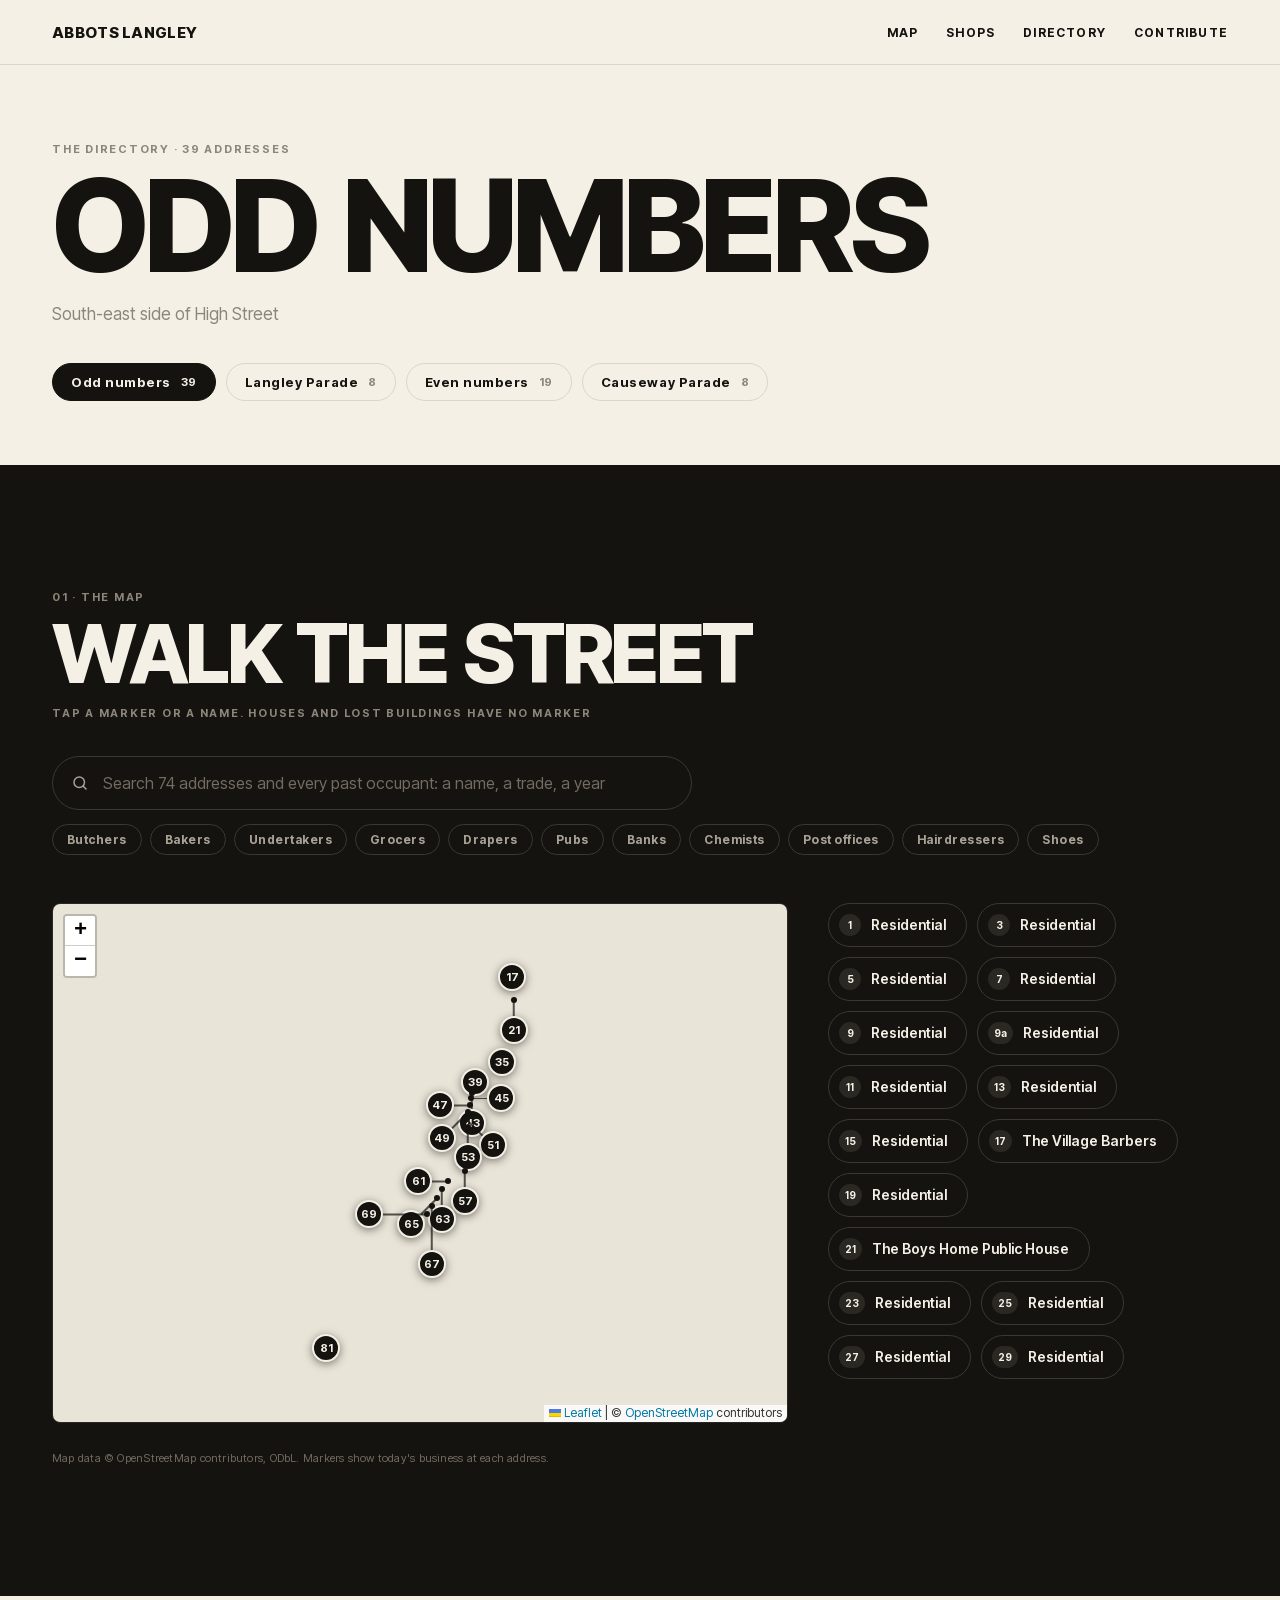
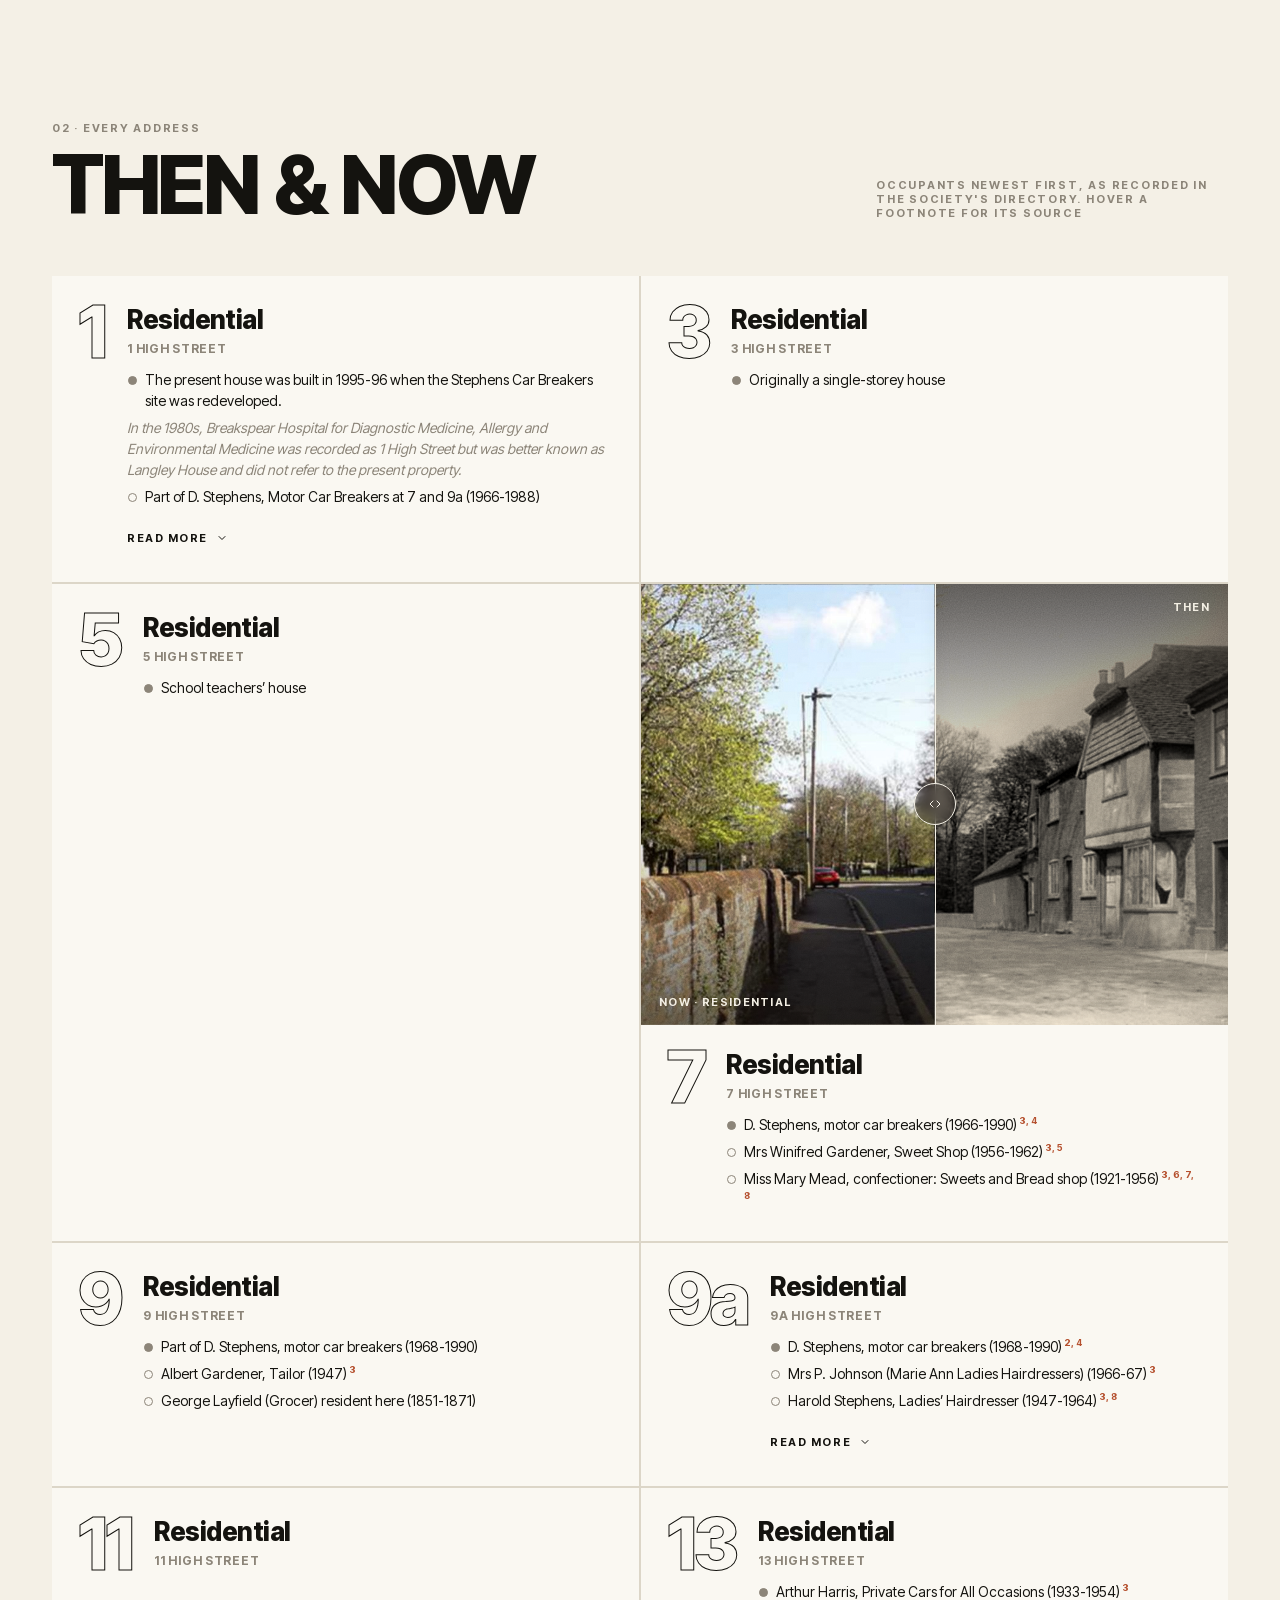
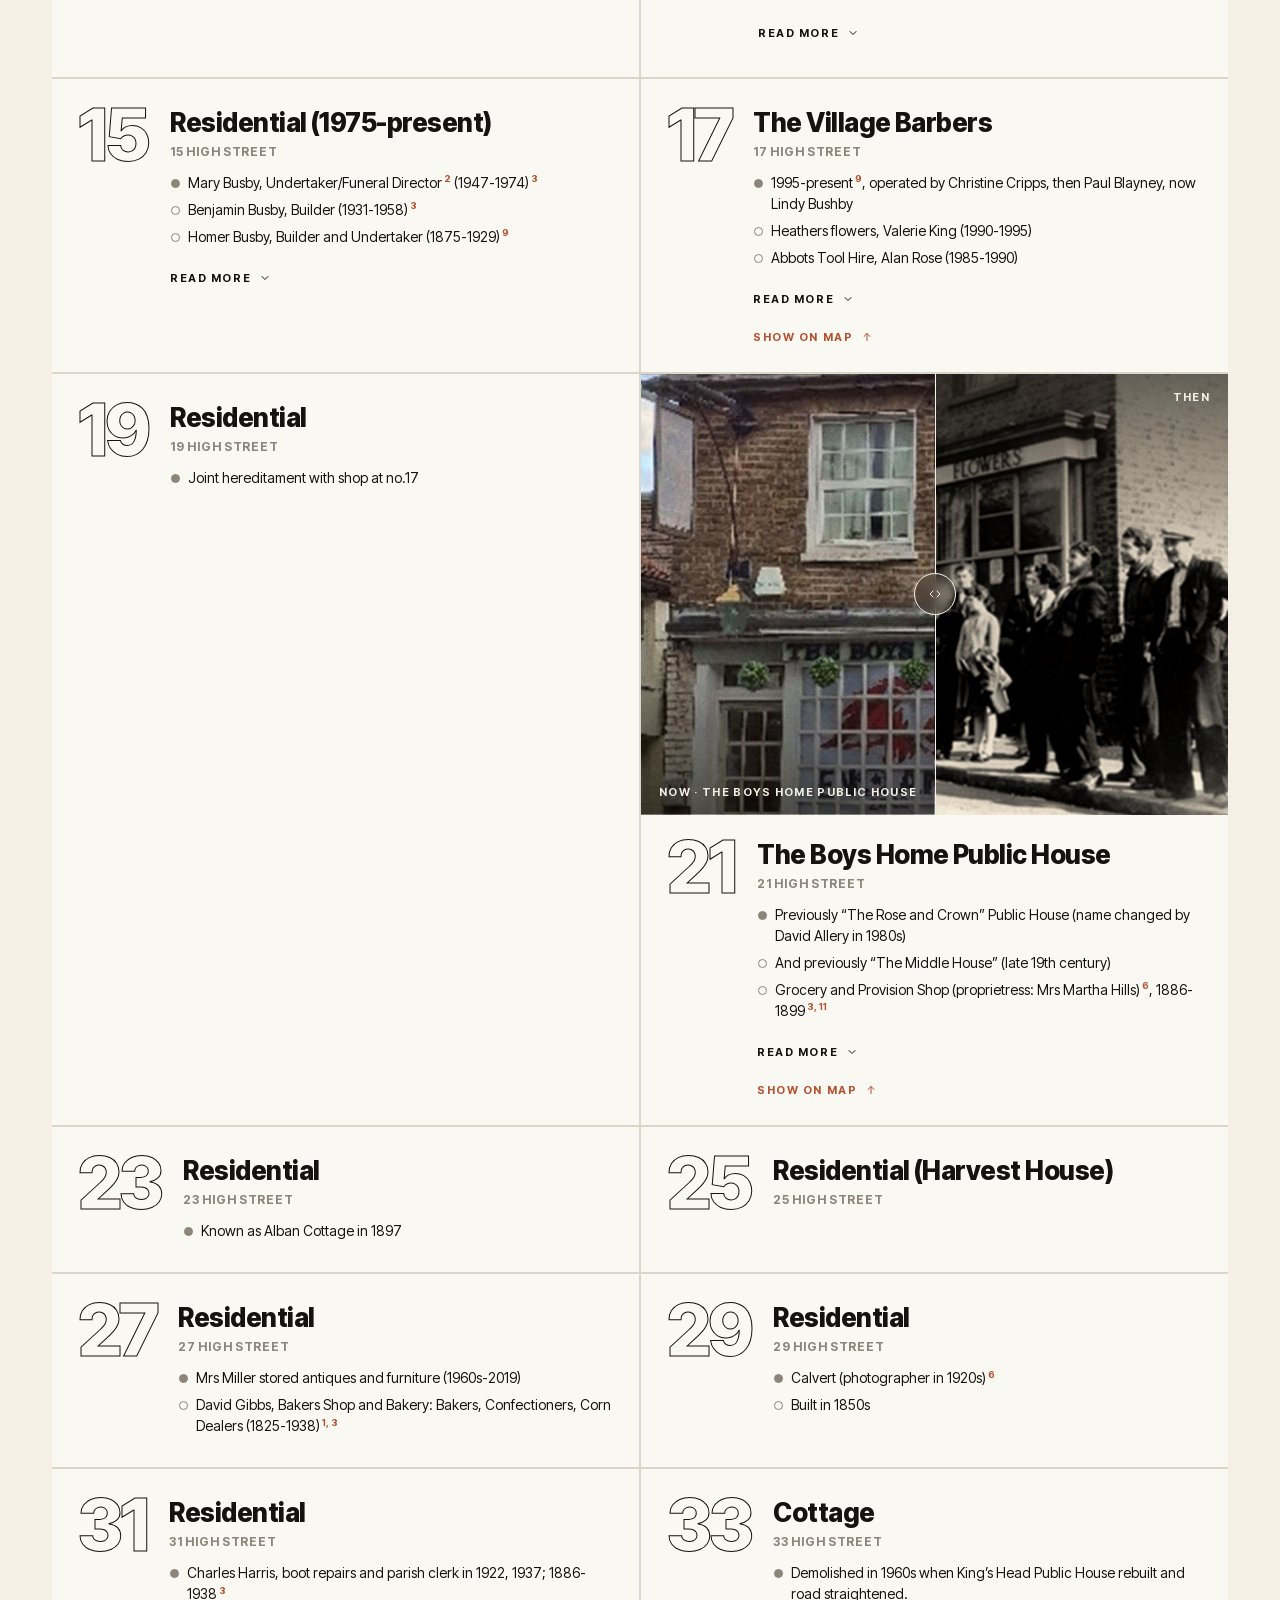
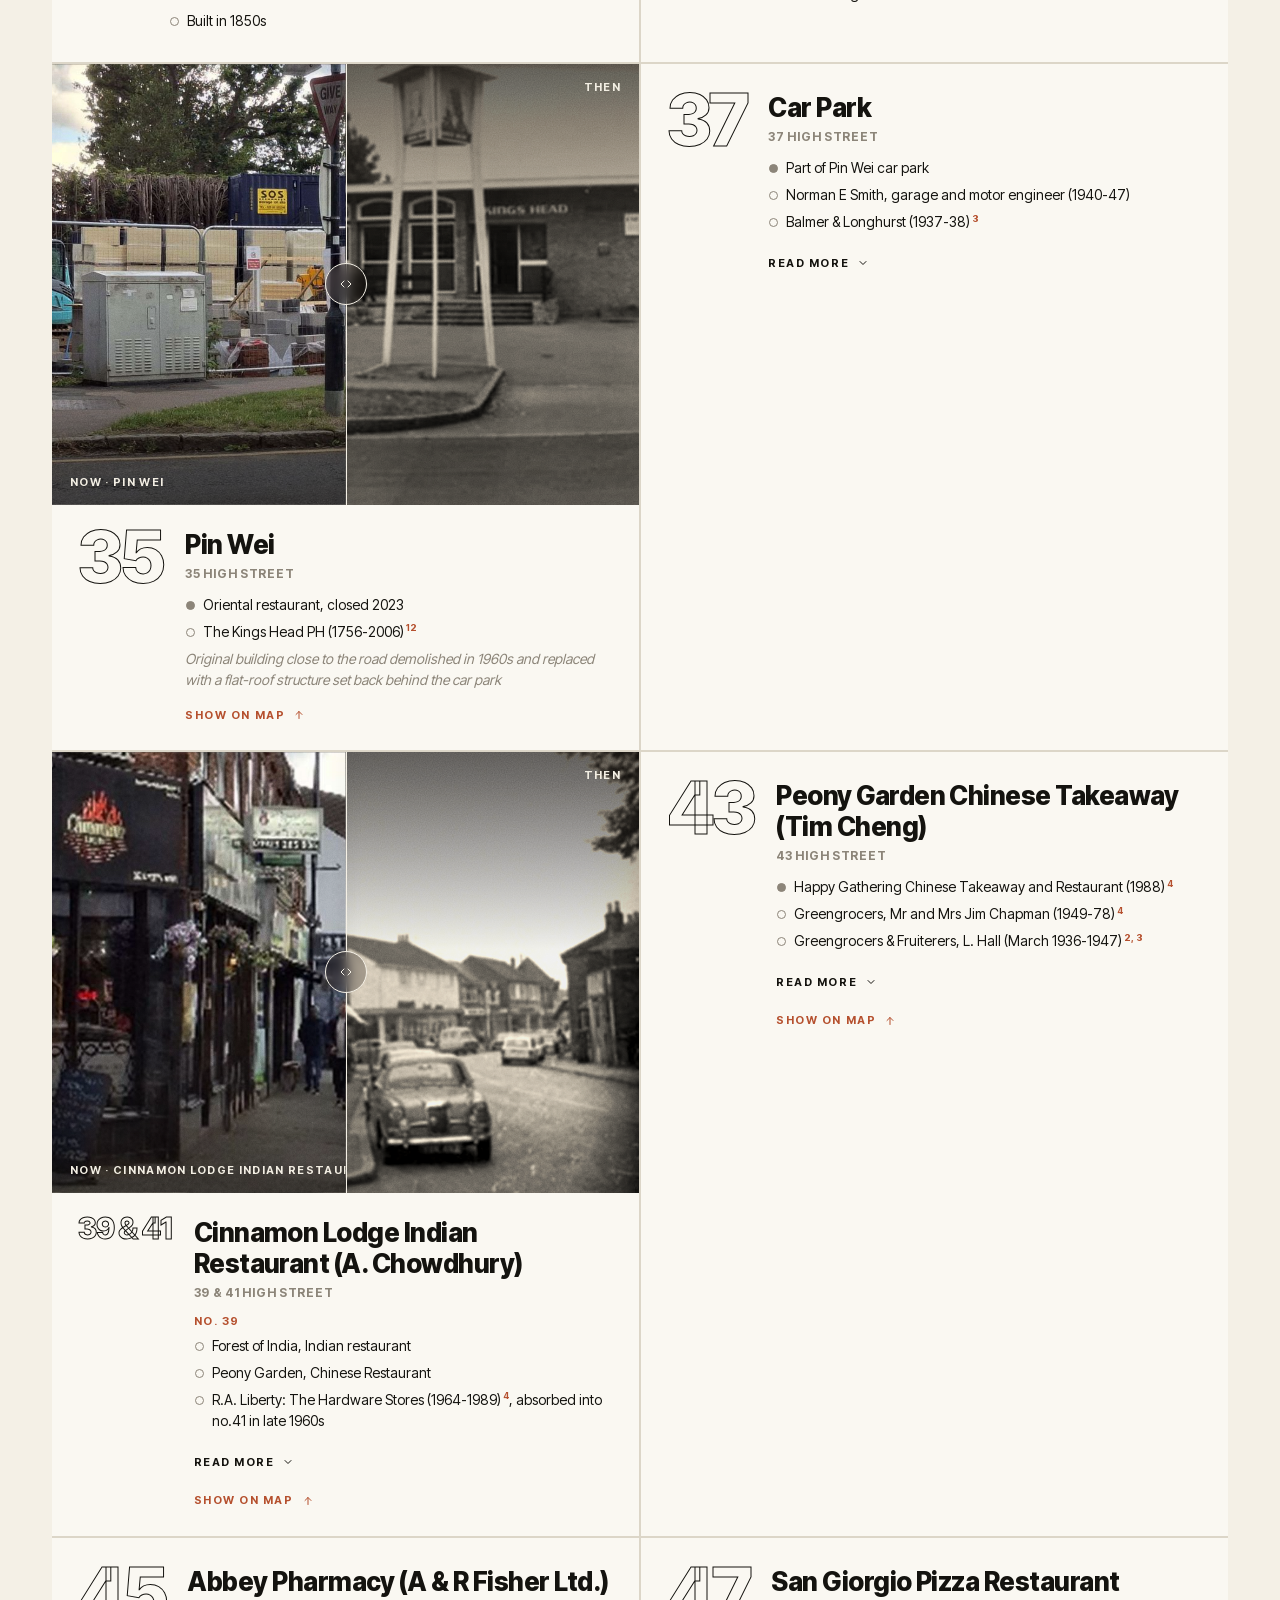
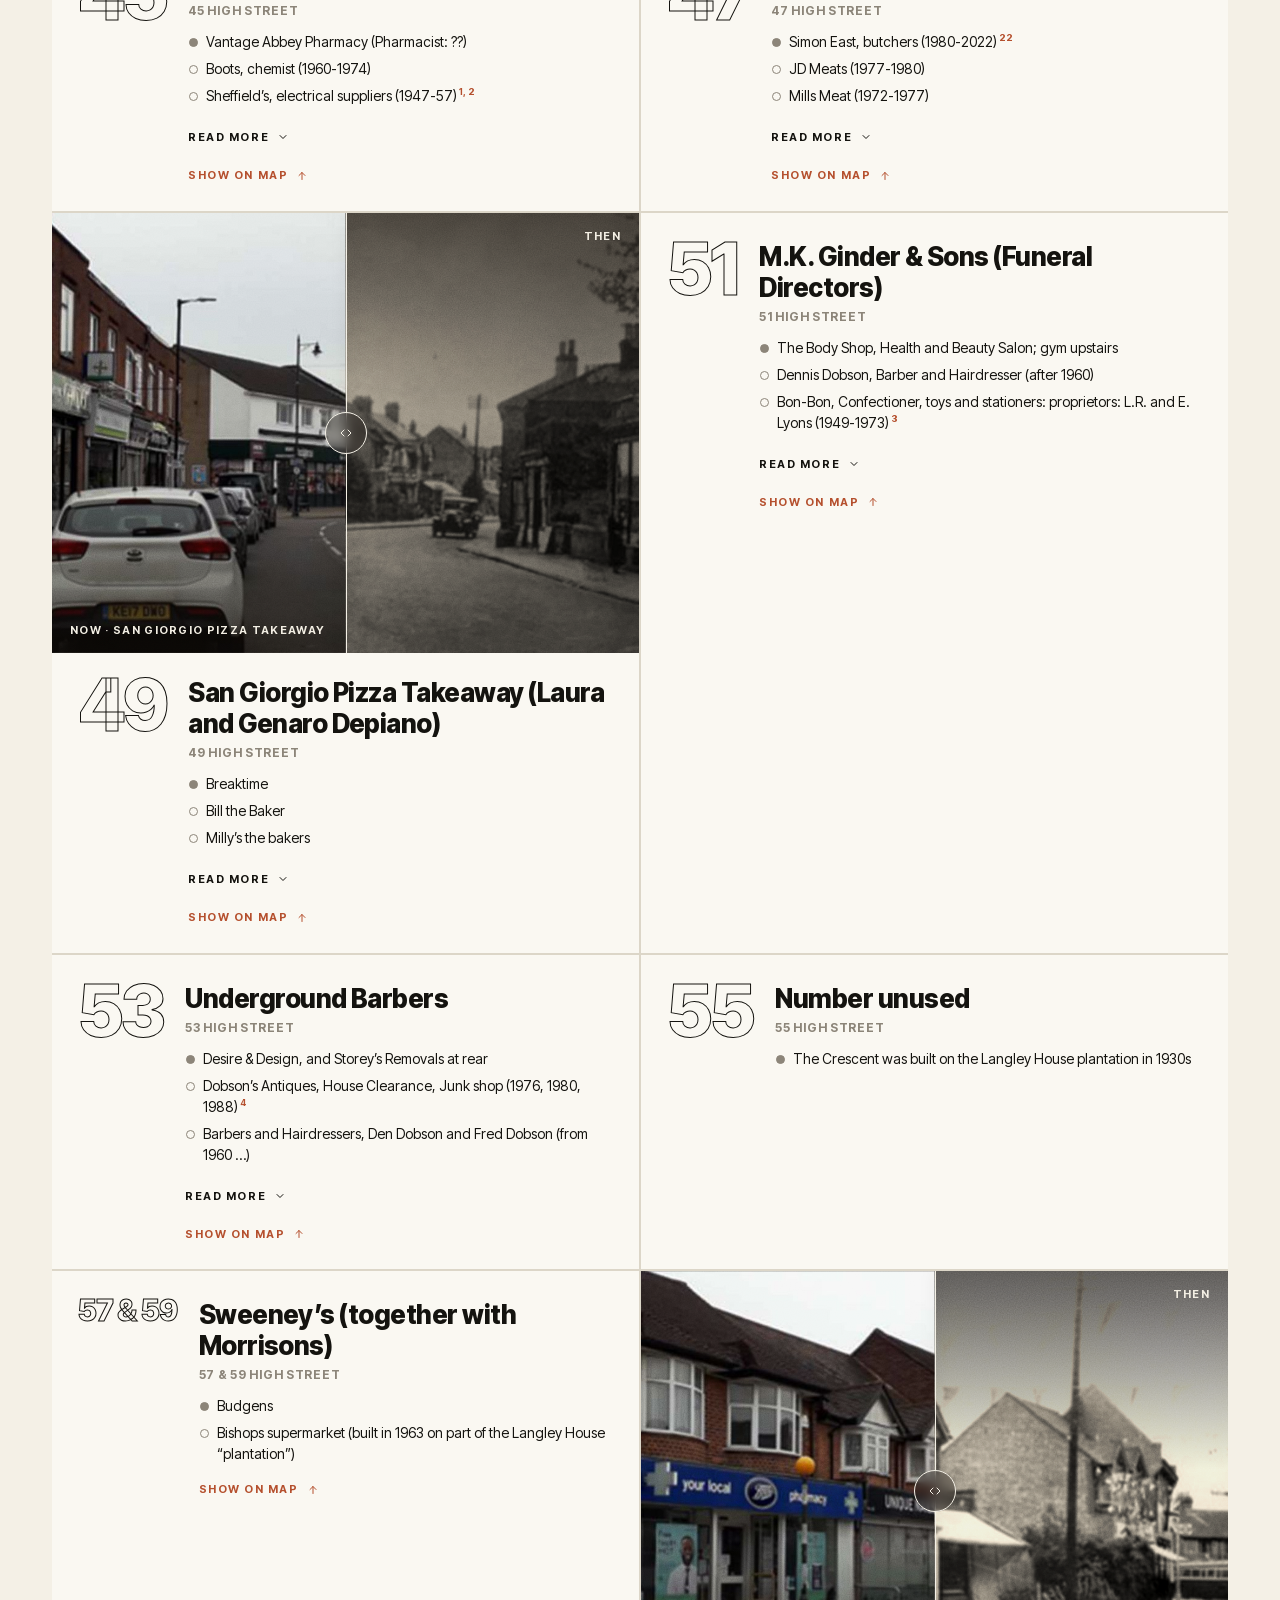
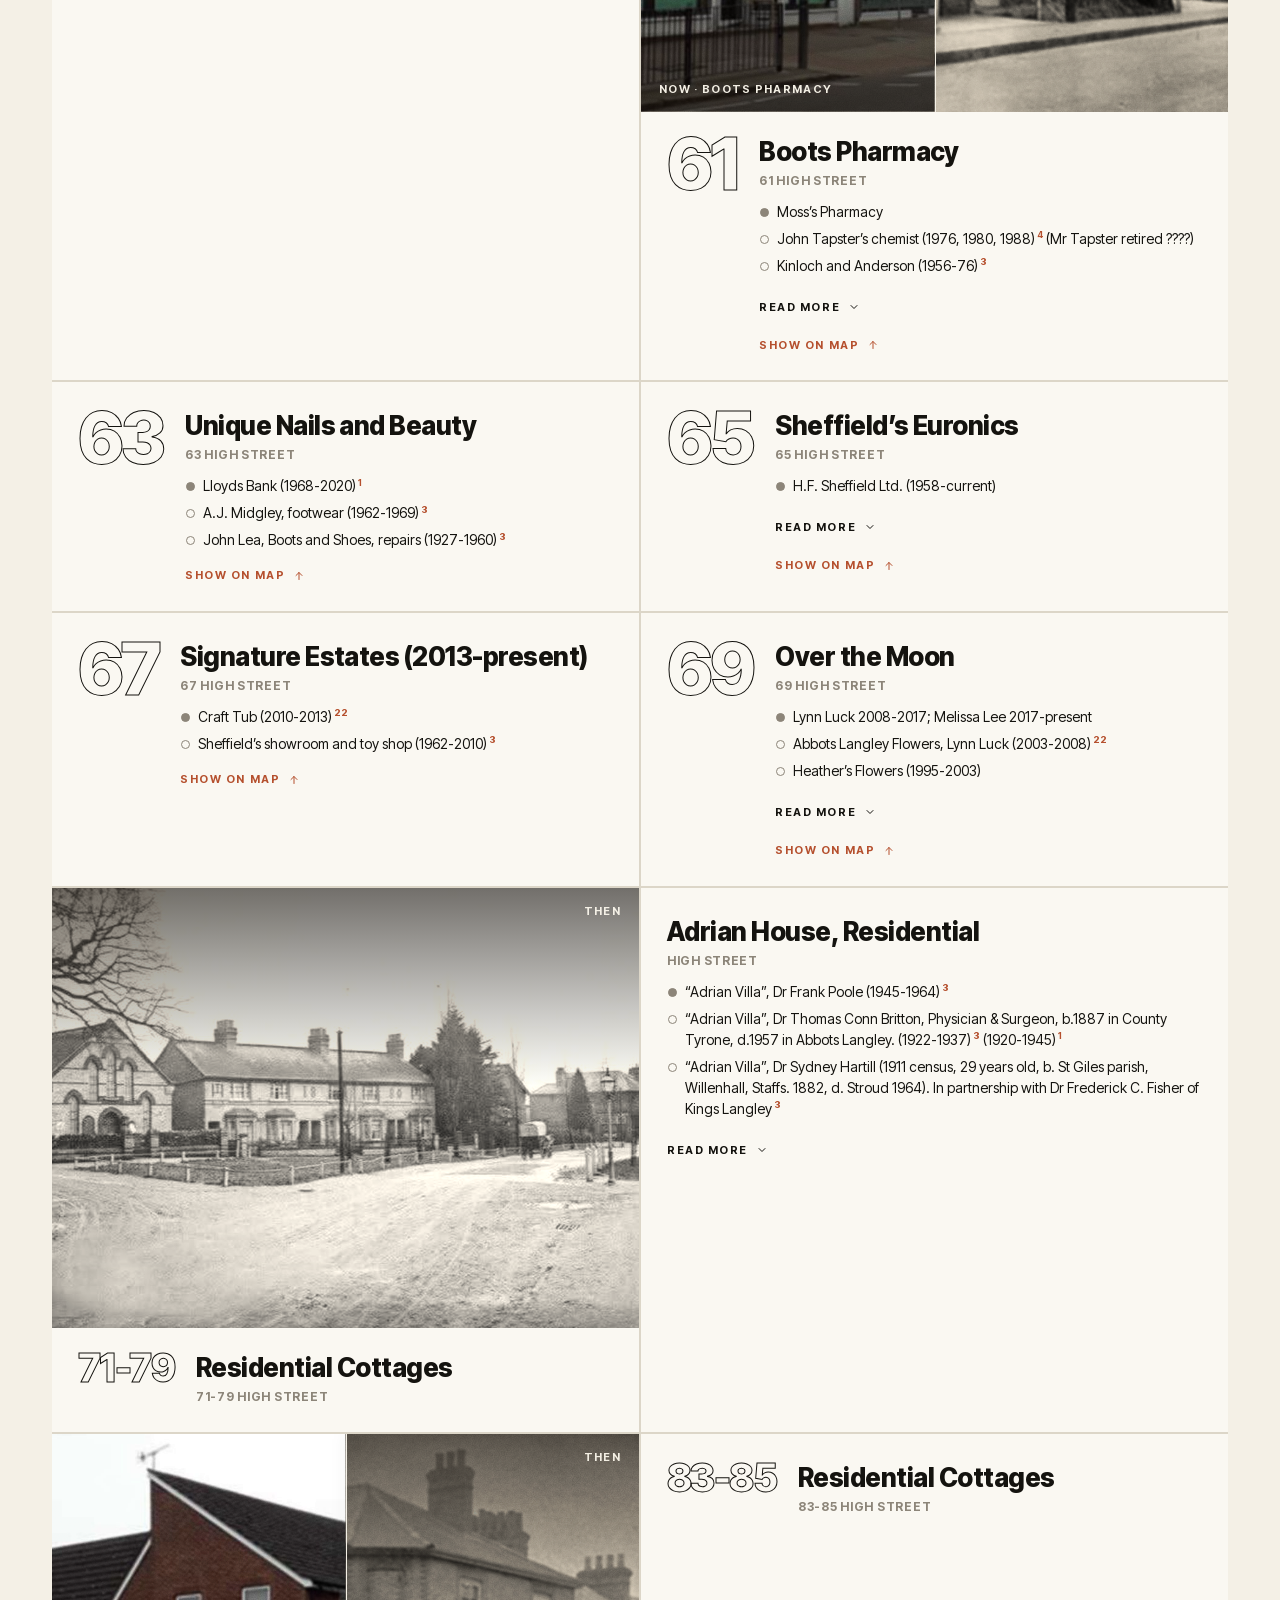
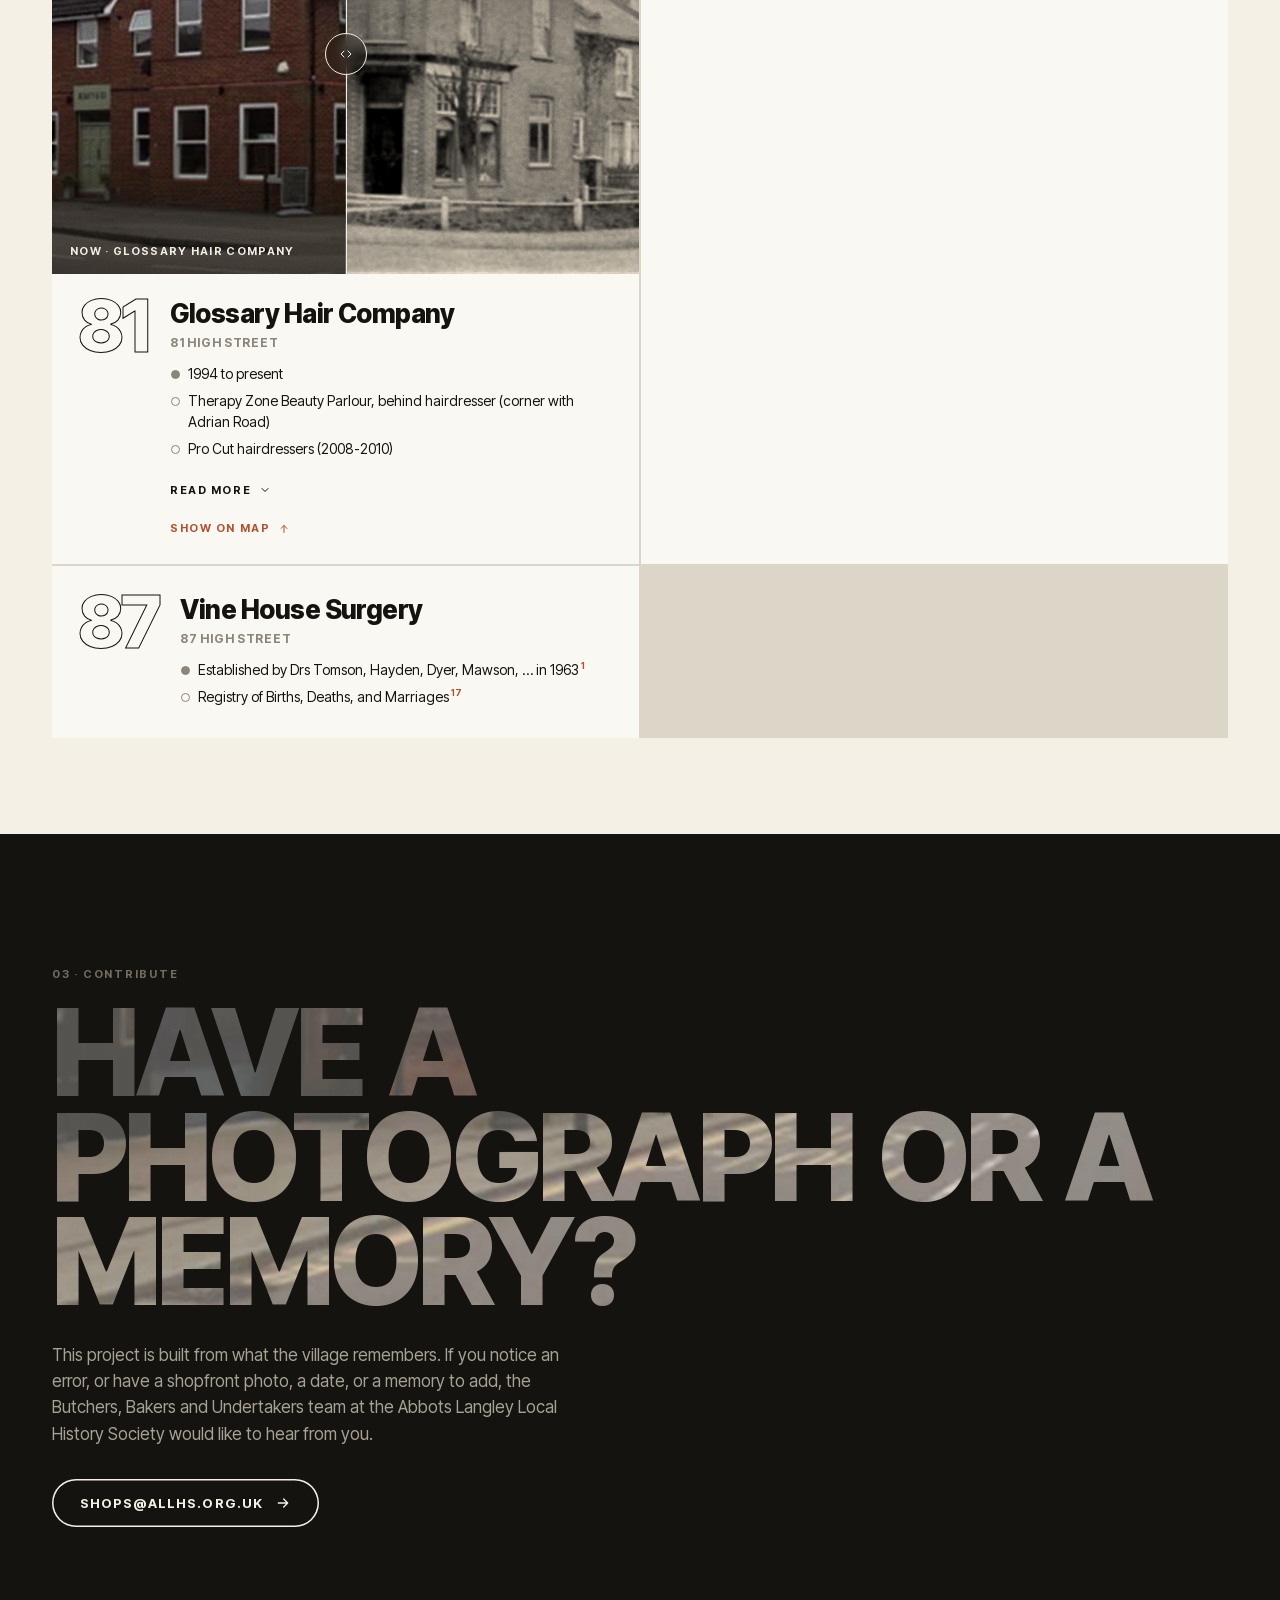
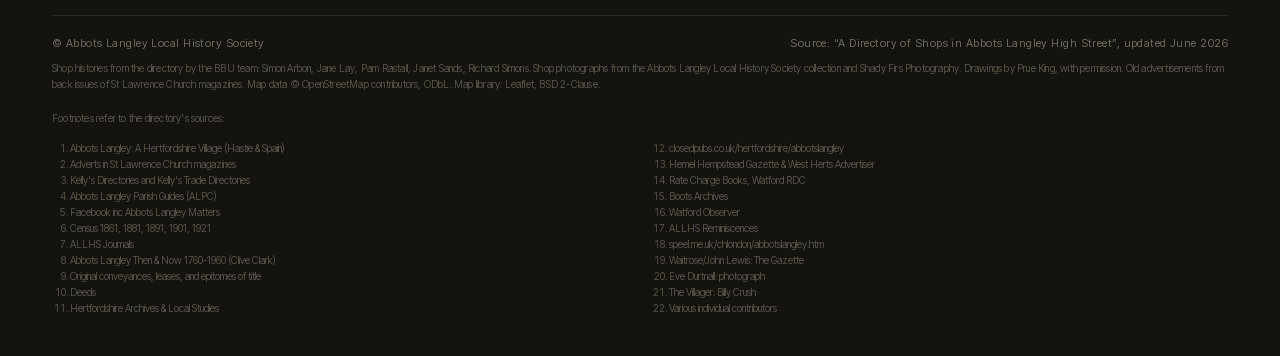
==== commit c6bf0375: "Full view, search and trade filters, real hero, clearer map The map card's expand button opens the w" ====
--- a/directory.html
+++ b/directory.html
@@ -7,6 +7,12 @@
 <meta name="description" content="Every address in the Abbots Langley Local History Society's directory of High Street shops, with each one's occupants over time.">
 <script>document.documentElement.classList.add("js");</script>
 <link rel="stylesheet" href="vendor/leaflet/leaflet.css">
+<link rel="icon" href="favicon.svg" type="image/svg+xml">
+<meta property="og:type" content="website">
+<meta property="og:title" content="Directory of Shops, Abbots Langley High Street">
+<meta property="og:description" content="Every address in the Abbots Langley Local History Society's directory of High Street shops, with each one's occupants over time.">
+<meta property="og:image" content="https://antunderwood.github.io/Butchers-Bakers-and-Undertakers/img/og.jpg">
+<meta name="twitter:card" content="summary_large_image">
 <link rel="stylesheet" href="site.css">
 </head>
 <body>
@@ -51,6 +57,7 @@
         </div>
         <span class="eyebrow" data-reveal>Tap a marker or a name. Houses and lost buildings have no marker</span>
       </div>
+      <div id="finder" class="finder" data-reveal></div>
       <div id="map-layout" class="map-layout">
         <div id="map-card" class="map-card" data-reveal>
           <div id="leaflet" role="region" aria-label="Map of Abbots Langley High Street"></div>
@@ -60,9 +67,12 @@
           <div class="sv-bar">
             <button class="sv-back" type="button">
               <svg width="14" height="14" viewBox="0 0 24 24" fill="none" aria-hidden="true"><path d="M19 12H5M11 6L5 12L11 18" stroke="currentColor" stroke-width="2" stroke-linecap="round" stroke-linejoin="round"/></svg>
-              <span class="roll"><span>All shops</span></span>
+              <span class="roll"><span>Close</span></span>
             </button>
             <span class="sv-count"></span>
+            <button class="sv-step sv-expand" type="button" aria-label="Show full details">
+              <svg width="14" height="14" viewBox="0 0 24 24" fill="none" stroke="currentColor" stroke-width="2" stroke-linecap="round" stroke-linejoin="round" aria-hidden="true"><path d="M15 3H21V9M9 21H3V15M21 3L14 10M3 21L10 14"/></svg>
+            </button>
             <button class="sv-step sv-prev" type="button" aria-label="Previous shop along the street">
               <svg width="14" height="14" viewBox="0 0 24 24" fill="none" aria-hidden="true"><path d="M15 6L9 12L15 18" stroke="currentColor" stroke-width="2" stroke-linecap="round" stroke-linejoin="round"/></svg>
             </button>
@@ -116,9 +126,7 @@
     <p class="credits">
       Shop histories from the directory by the BBU team: Simon Arbon, Jane Lay, Pam Rastall, Janet Sands, Richard Simons.
       Shop photographs from the Abbots Langley Local History Society collection and Shady Firs Photography. Drawings by
-      Prue King, with permission. Old advertisements from back issues of St Lawrence Church magazines. Example hero
-      photography: High Street, Abbots Langley &copy; Diane Sambrook, CC BY-SA 2.0; street scenes (Martin Ridley
-      Collection), public domain; via Wikimedia Commons. Map data &copy; OpenStreetMap contributors, ODbL. Map library:
+      Prue King, with permission. Old advertisements from back issues of St Lawrence Church magazines. Map data &copy; OpenStreetMap contributors, ODbL. Map library:
       Leaflet, BSD 2-Clause.
     </p>
     <p class="credits" style="margin-top:18px;">Footnotes refer to the directory's sources:</p>
@@ -147,7 +155,7 @@
     `<figure><img src="${src}" alt="${cap}"/><figcaption>${cap}</figcaption></figure>`).join("");
   makeCompare(media.querySelector(".compare"), { follow: true });
 }
-initStreet(shops);
+initStreet(shops, { section: g });
 </script>
 </body>
 </html>
--- a/site.css
+++ b/site.css
@@ -67,11 +67,12 @@
 .hero-drag{position:relative;width:100%;height:84vh;min-height:520px;overflow:hidden;}
 .hero-media{position:absolute;inset:0;animation:open 1.9s var(--ease) both;}
 .hero-media img{position:absolute;left:0;width:100%;object-fit:cover;pointer-events:none;}
+#hero-then{filter:brightness(.62) contrast(1.1);} /* the archive photo is pale; the knockout headline needs a darker ground */
 @keyframes open{from{clip-path:inset(12% 9% 12% 9% round 32px);transform:scale(1.2);}to{clip-path:inset(0 round 0);transform:none;}}
 .hero-shade{position:absolute;inset:0;background:linear-gradient(to bottom, rgba(20,15,10,0.25), transparent 22%, transparent 45%, rgba(20,15,10,0.65) 100%);pointer-events:none;}
 .hero-drag .handle::before, .hero-drag .handle::after{position:absolute;top:50%;transform:translateY(-50%);font-size:11px;letter-spacing:0.16em;text-transform:uppercase;font-weight:700;white-space:nowrap;color:var(--cream);text-shadow:0 1px 10px rgba(20,15,10,0.6);transition:opacity .4s;}
 .hero-drag .handle::before{content:"Today";right:calc(100% + 16px);}
-.hero-drag .handle::after{content:"c.\2009 1905";left:calc(100% + 16px);}
+.hero-drag .handle::after{content:"Then";left:calc(100% + 16px);}
 .hero-drag.dragging .handle::before, .hero-drag.dragging .handle::after{color:var(--ink);text-shadow:none;opacity:0;}
 .hero-corner{position:absolute;top:28px;left:32px;right:32px;display:flex;justify-content:space-between;gap:16px;pointer-events:none;animation:fade 1s var(--ease) 1.2s both;}
 .hint{display:inline-flex;align-items:center;gap:8px;transition:opacity .6s var(--ease), transform .6s var(--ease);}
@@ -190,7 +191,7 @@
 .marquee i{font-style:normal;color:transparent;-webkit-text-stroke:1.5px var(--ink);transition:color .6s var(--ease);}
 .marquee i:hover{color:var(--rust);-webkit-text-stroke-color:var(--rust);}
 @supports (background-clip:text) or (-webkit-background-clip:text){
-  .marquee b{color:transparent;background:url(photo-vintage-highstreet.jpg) center 45% / cover;-webkit-background-clip:text;background-clip:text;}
+  .marquee b{color:transparent;background:url(img/hero-then.jpg) center 45% / cover;-webkit-background-clip:text;background-clip:text;}
 }
 @keyframes marq{to{transform:translateX(-50%);}}
 
@@ -200,10 +201,14 @@
 .tl::before{content:"";position:absolute;top:0;left:0;right:0;height:1px;background:var(--ink);transform:scaleX(0);transform-origin:left;transition:transform 1.8s var(--ease-io);}
 .tl.in::before{transform:none;}
 .tl div{position:relative;font-size:13px;letter-spacing:0.06em;color:var(--stone);opacity:0;transform:translateY(12px);transition:opacity .9s var(--ease), transform .9s var(--ease), color .3s;transition-delay:calc(.4s + var(--i, 0) * .14s);cursor:default;}
-.tl div:nth-child(2){--i:1;} .tl div:nth-child(3){--i:2;} .tl div:nth-child(4){--i:3;} .tl div:nth-child(5){--i:4;} .tl div:nth-child(6){--i:5;}
+.tl div:nth-child(2){--i:1;} .tl div:nth-child(3){--i:2;} .tl div:nth-child(4){--i:3;} .tl div:nth-child(5){--i:4;} .tl div:nth-child(6){--i:5;} .tl div:nth-child(7){--i:6;}
 .tl.in div{opacity:1;transform:none;}
 .tl div::before{content:"";position:absolute;top:-31px;left:0;width:9px;height:9px;border-radius:50%;background:var(--cream);border:1.5px solid var(--ink);transition:transform .5s var(--ease), background .3s, border-color .3s;}
 .tl div:hover{color:var(--ink);}
+.tl div b{display:block;font-size:22px;font-weight:800;letter-spacing:-0.02em;color:var(--ink);margin-bottom:4px;}
+.tl div span{display:block;max-width:15ch;font-size:12px;line-height:1.4;letter-spacing:0.02em;}
+.tl div:last-child{text-align:right;}
+.tl div:last-child span{margin-left:auto;}
 .tl div:hover::before{transform:scale(1.7);background:var(--rust);border-color:var(--rust);}
 .tl div:last-child{color:var(--ink);font-weight:700;}
 .tl div:last-child::before{left:auto;right:0;background:var(--rust);border-color:var(--rust);}
@@ -212,7 +217,7 @@
 .foot{background:var(--ink);color:var(--cream);padding:128px 0 40px;overflow:hidden;}
 .ko{font-size:clamp(48px, 9.5vw, 148px);padding-right:.12em;} /* padding keeps glyph overhang inside the clipped background */
 @supports (background-clip:text) or (-webkit-background-clip:text){
-  .ko{color:transparent;background:linear-gradient(rgba(244,240,230,0.3), rgba(244,240,230,0.3)), url(photo-al-high-street.jpg) 50% var(--by, 50%) / cover;-webkit-background-clip:text;background-clip:text;filter:brightness(1.15) saturate(1.1);}
+  .ko{color:transparent;background:linear-gradient(rgba(244,240,230,0.3), rgba(244,240,230,0.3)), url(img/hero-now.jpg) 50% var(--by, 50%) / cover;-webkit-background-clip:text;background-clip:text;filter:brightness(1.15) saturate(1.1);}
 }
 .foot p.lede{color:var(--night-text);margin-top:28px;max-width:52ch;}
 .legal{display:flex;justify-content:space-between;flex-wrap:wrap;gap:8px;font-size:11px;color:var(--night-muted);letter-spacing:0.04em;margin-top:88px;padding-top:20px;border-top:1px solid var(--night-line);}
@@ -301,6 +306,71 @@
 .group-media figcaption{font-size:11px;color:var(--stone);margin-top:8px;}
 .shop-grid .card:not(:has(.photo)) .info{padding-top:28px;}
 
+/* Map card links: full details, and (front page) the shop's section */
+button.to-card{padding:0;border:0;background:none;font-family:inherit;cursor:pointer;}
+.to-section{display:inline-flex;align-items:center;gap:8px;margin-top:2px;font-size:11px;font-weight:700;letter-spacing:0.14em;text-transform:uppercase;color:var(--stone);--roll:var(--ink);}
+.to-section svg{transition:transform .6s var(--ease);}
+.to-section:hover svg{transform:translate(2px, -2px);}
+
+/* FULL VIEW: the whole entry in a modal, opened from the map card */
+.full{width:min(1120px, calc(100vw - 32px));max-width:none;max-height:calc(100dvh - 32px);padding:0;border:0;border-radius:12px;background:var(--paper);color:var(--ink);overflow:hidden;}
+.full[open]{display:flex;flex-direction:column;animation:fl-in .5s var(--ease);}
+.full::backdrop{background:rgba(20,15,10,0.72);-webkit-backdrop-filter:blur(4px);backdrop-filter:blur(4px);}
+html:has(.full[open]){overflow:hidden;}
+.fl-body{overflow-y:auto;overscroll-behavior:contain;}
+.fl-grid{display:grid;grid-template-columns:minmax(0, 1.15fr) minmax(0, 1fr);animation:sv-in .5s var(--ease) both;--dy:0px;}
+.fl-grid.text-only{grid-template-columns:minmax(0, 760px);justify-content:center;}
+.fl-media{position:sticky;top:0;align-self:start;padding:24px 0 24px 24px;}
+.fl-media .photo{border-radius:6px;}
+.fl-media .extras img{max-height:300px;}
+.fl-body .info{padding:28px 32px 36px;}
+.fl-body h3{font-size:clamp(28px, 3vw, 40px);}
+.fl-body .num{color:var(--rust);-webkit-text-stroke-color:var(--rust);}
+.fl-body .hist{font-size:15px;}
+.fl-src{margin:18px 0 0;padding-top:14px;border-top:1px solid var(--line);font-size:11px;line-height:1.6;color:var(--stone);}
+.fl-src sup{cursor:default;}
+@keyframes fl-in{from{opacity:0;transform:translateY(24px) scale(.98);}}
+
+/* FINDER: search and trade filter over the whole directory */
+.finder{margin-top:36px;}
+.finder-box{display:flex;align-items:center;gap:12px;max-width:640px;padding:0 18px;border:1.5px solid #3a382f;border-radius:999px;transition:border-color .3s;}
+.finder-box:focus-within{border-color:var(--cream);}
+.finder-box svg{flex:none;color:var(--night-text);}
+.finder-box input{flex:1;min-width:0;height:52px;border:0;background:none;color:var(--cream);font:inherit;font-size:16px;outline:none;}
+.finder-box input::placeholder{color:var(--night-muted);}
+.finder-box input::-webkit-search-cancel-button{filter:invert(1);}
+.trades{display:flex;flex-wrap:wrap;gap:8px;margin-top:14px;}
+.trades button{padding:7px 14px;border-radius:999px;border:1.5px solid #3a382f;background:none;color:var(--night-text);font:inherit;font-size:12px;font-weight:700;letter-spacing:0.04em;cursor:pointer;transition:background .3s, color .3s, border-color .3s;}
+.trades button:hover{border-color:var(--cream);color:var(--cream);}
+.trades button[aria-pressed="true"]{background:var(--rust);border-color:var(--rust);color:var(--cream);}
+.finder-sum{margin:16px 0 0;font-size:13px;color:var(--night-text);}
+.finder-sum:empty{display:none;}
+.finder-sum button{margin-left:10px;padding:0;border:0;background:none;color:var(--cream);font:inherit;font-weight:700;text-decoration:underline;cursor:pointer;}
+.finder-results{list-style:none;margin:12px 0 0;padding:0;max-height:300px;overflow-y:auto;overscroll-behavior:contain;border-top:1px solid var(--night-line);}
+.finder-results:empty{display:none;}
+.finder-results a{display:grid;grid-template-columns:52px minmax(0, 1fr) auto;gap:2px 14px;padding:10px 4px;border-bottom:1px solid var(--night-line);transition:background .3s;}
+.finder-results a:hover, .finder-results a:focus-visible{background:#1f1d18;}
+.finder-results b{grid-row:span 2;font-size:20px;font-weight:800;color:var(--rust);white-space:nowrap;}
+.r-name{font-weight:700;font-size:14px;}
+.r-sec{font-size:11px;letter-spacing:0.1em;text-transform:uppercase;color:var(--night-muted);text-align:right;}
+.r-line{grid-column:2 / -1;font-size:13px;color:var(--night-text);}
+.r-line mark{background:none;color:var(--cream);font-weight:700;box-shadow:inset 0 -2px var(--rust);}
+.chip[hidden]{display:none;}
+.filtering .pin:not(.match){opacity:.28;scale:.8;}
+.filtering .pin.match{background:var(--rust);}
+
+/* Markers: shaded by side of the street, nudged apart when shopfronts overlap */
+.pin.side-nw{background:var(--cream);color:var(--ink);border-color:var(--ink);}
+.pin.side-nw.hot, .pin.side-nw.is-active, .filtering .pin.side-nw.match{background:var(--rust);color:var(--cream);border-color:var(--cream);}
+.pin-wrap.moved::before{content:"";position:absolute;left:50%;top:50%;width:var(--sl);height:1.5px;background:var(--ink);transform-origin:0 50%;rotate:var(--sa);opacity:.7;}
+.pin-wrap.moved::after{content:"";position:absolute;left:50%;top:50%;width:6px;height:6px;margin:-3px 0 0 -3px;border-radius:50%;background:var(--ink);}
+.map-key{position:absolute;left:10px;bottom:10px;z-index:1000;display:flex;flex-wrap:wrap;gap:4px 14px;padding:6px 10px;border-radius:6px;background:rgba(250,248,242,0.92);color:var(--ink);font-size:11px;font-weight:600;pointer-events:none;}
+.map-key span{display:inline-flex;align-items:center;gap:6px;}
+.map-key i{width:12px;height:12px;border-radius:50%;border:2px solid var(--cream);background:var(--ink);box-shadow:0 0 0 1px var(--ink);}
+.map-key i.nw{background:var(--cream);border-color:var(--ink);box-shadow:none;}
+
+.to-tell{display:inline-block;margin-top:14px;font-size:13px;font-weight:600;color:var(--rust);text-decoration:underline;text-underline-offset:3px;}
+
 /* Footer sources */
 .sources{margin:14px 0 0;padding:0 0 0 18px;columns:2;column-gap:40px;font-size:10px;line-height:1.6;color:#5a544a;}
 
@@ -314,6 +384,12 @@
   .sections{grid-template-columns:repeat(2, minmax(0, 1fr));}
 }
 @media (max-width: 720px){
+  .full{width:100vw;height:100dvh;max-height:100dvh;margin:0;border-radius:0;}
+  .fl-grid{grid-template-columns:1fr;}
+  .fl-media{position:static;padding:0;}
+  .fl-media .photo{border-radius:0;}
+  .fl-media .extras{padding:0 20px;}
+  .fl-body .info{padding:22px 20px 32px;}
   .directory{padding:80px 0;}
   .sections{grid-template-columns:1fr;}
   .tile{min-height:0;}
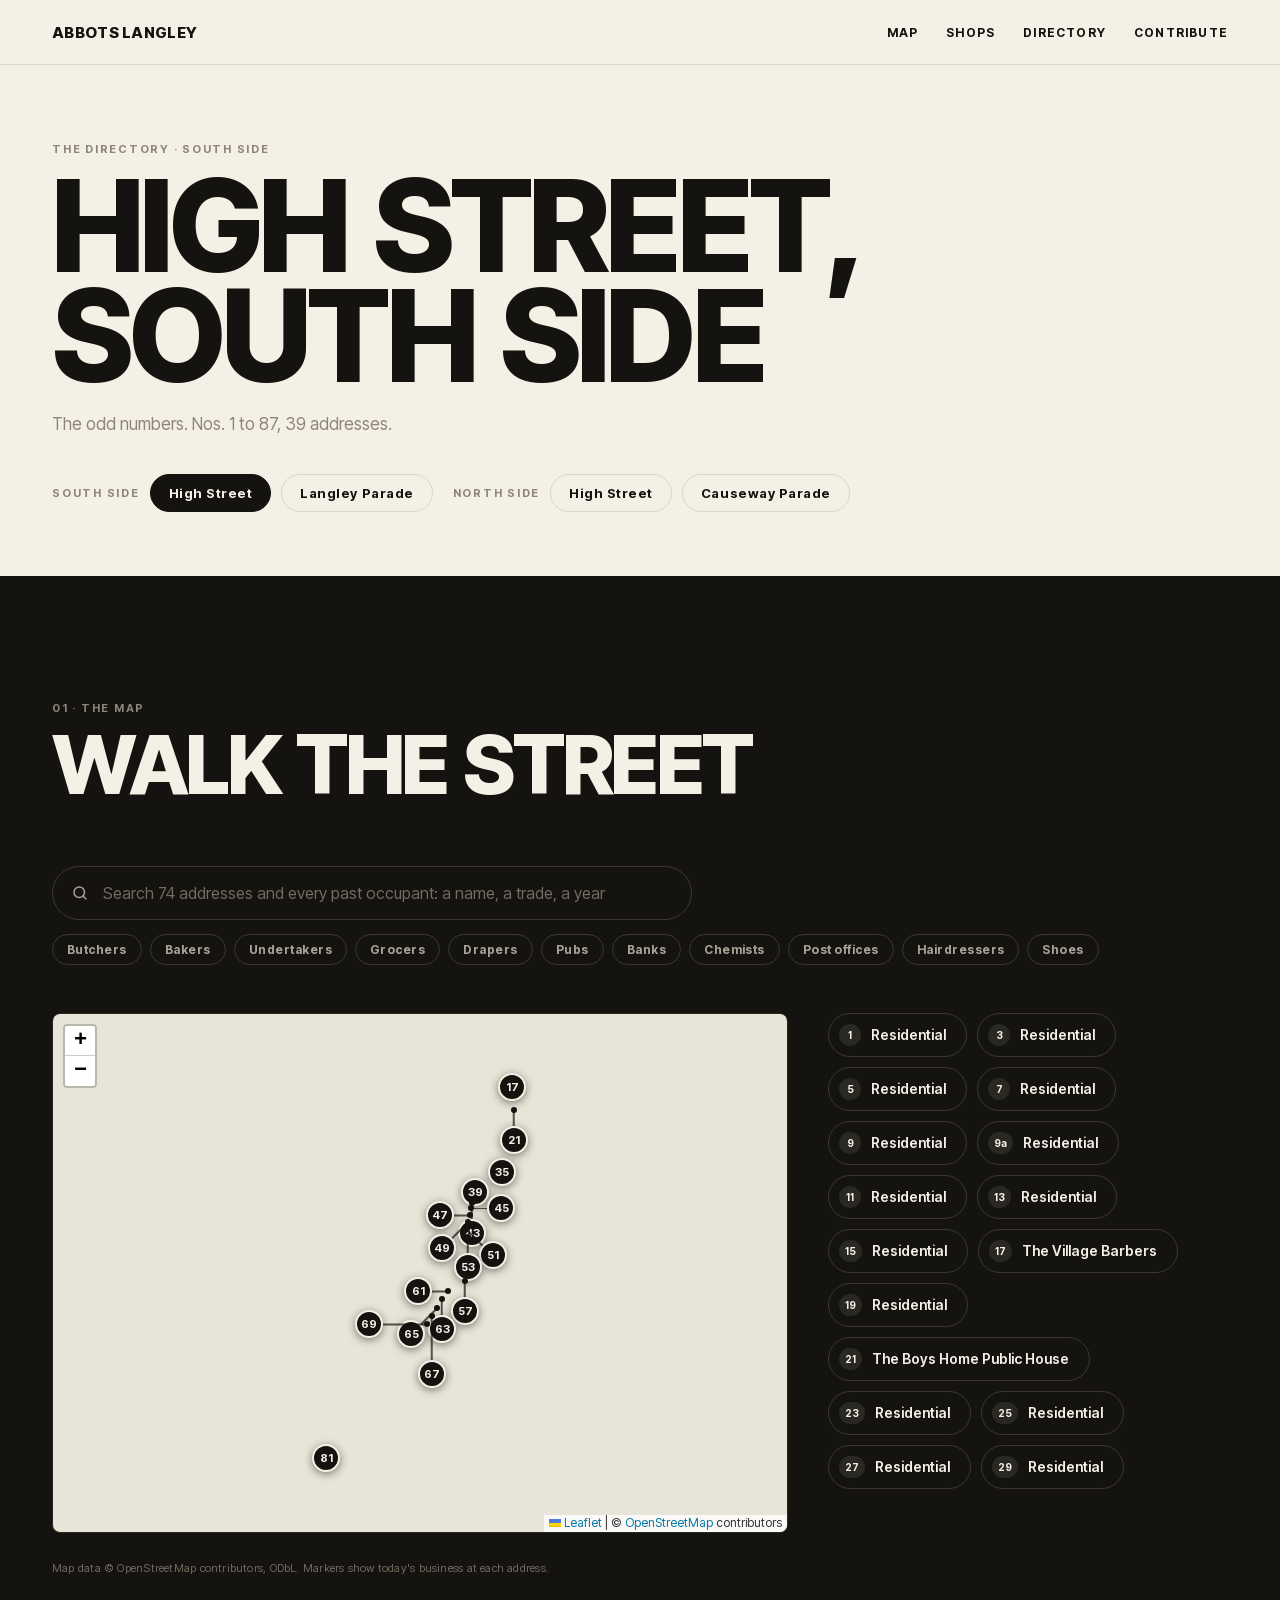
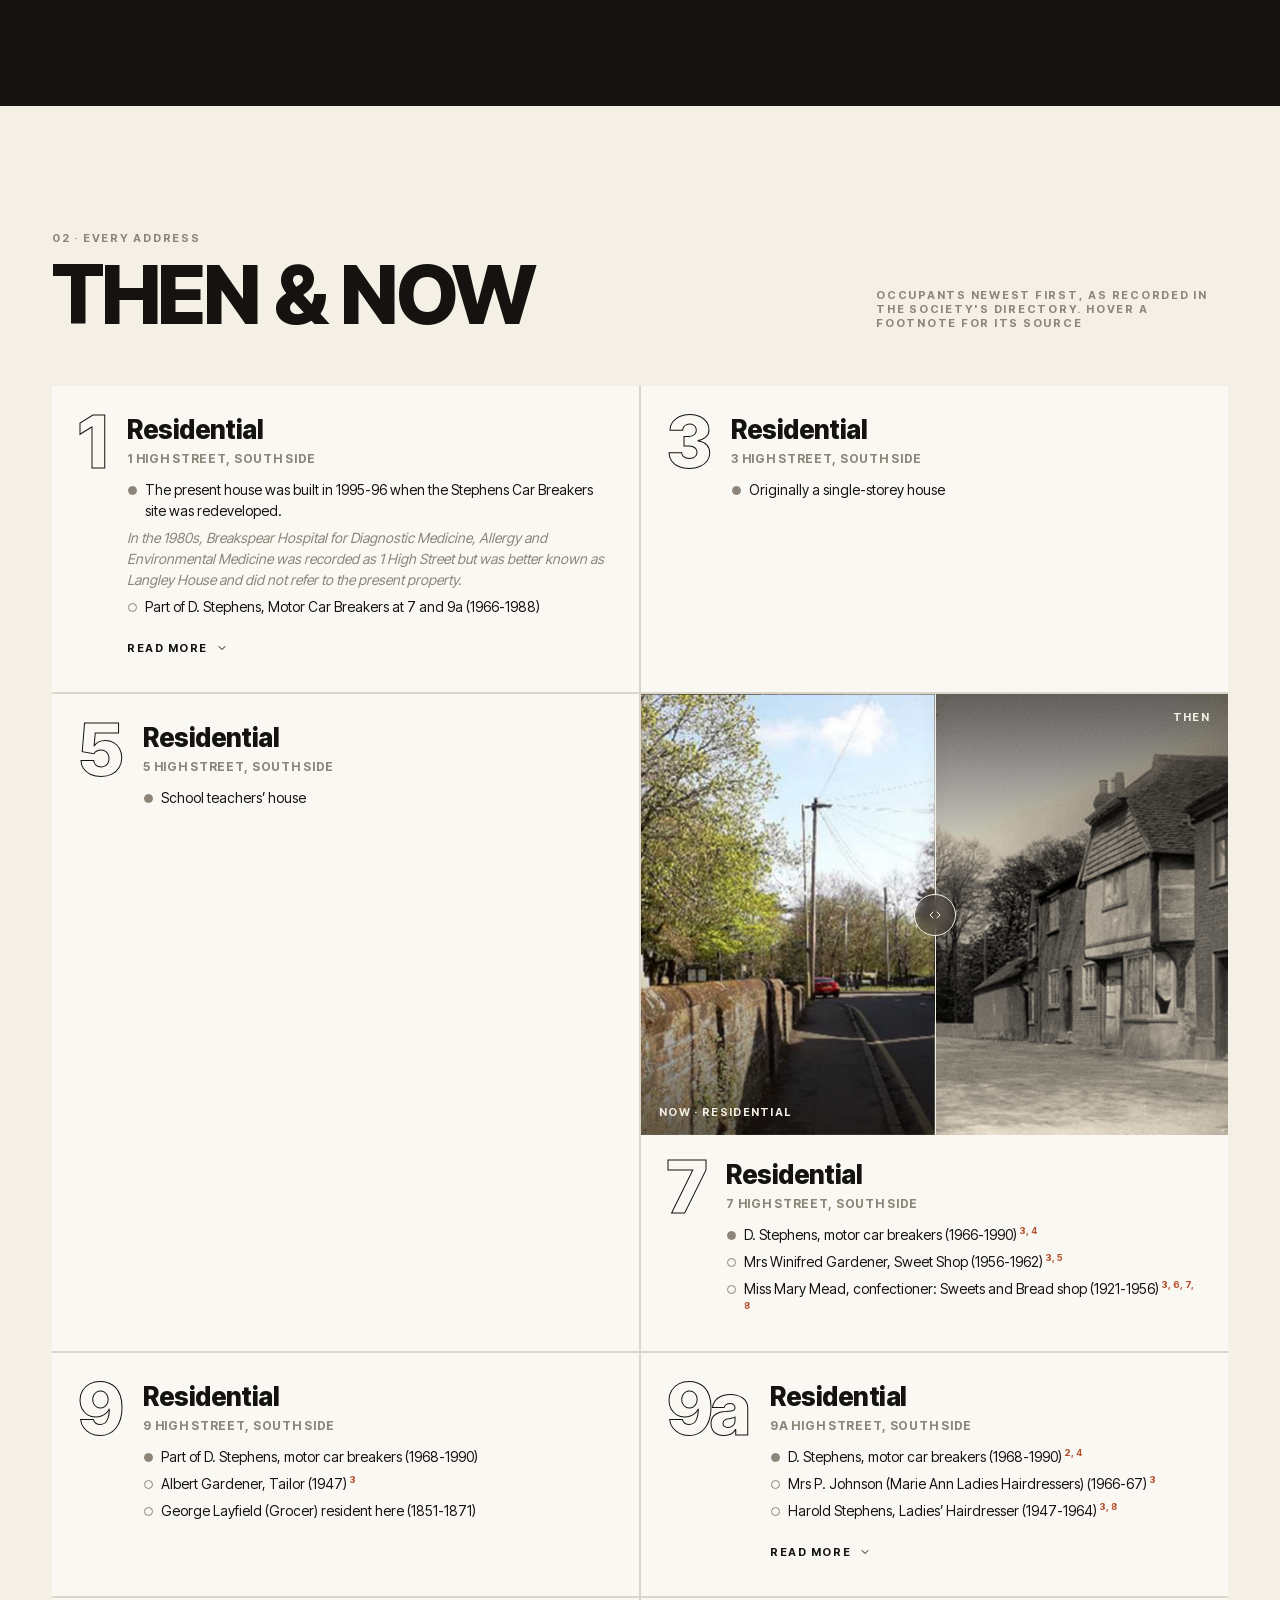
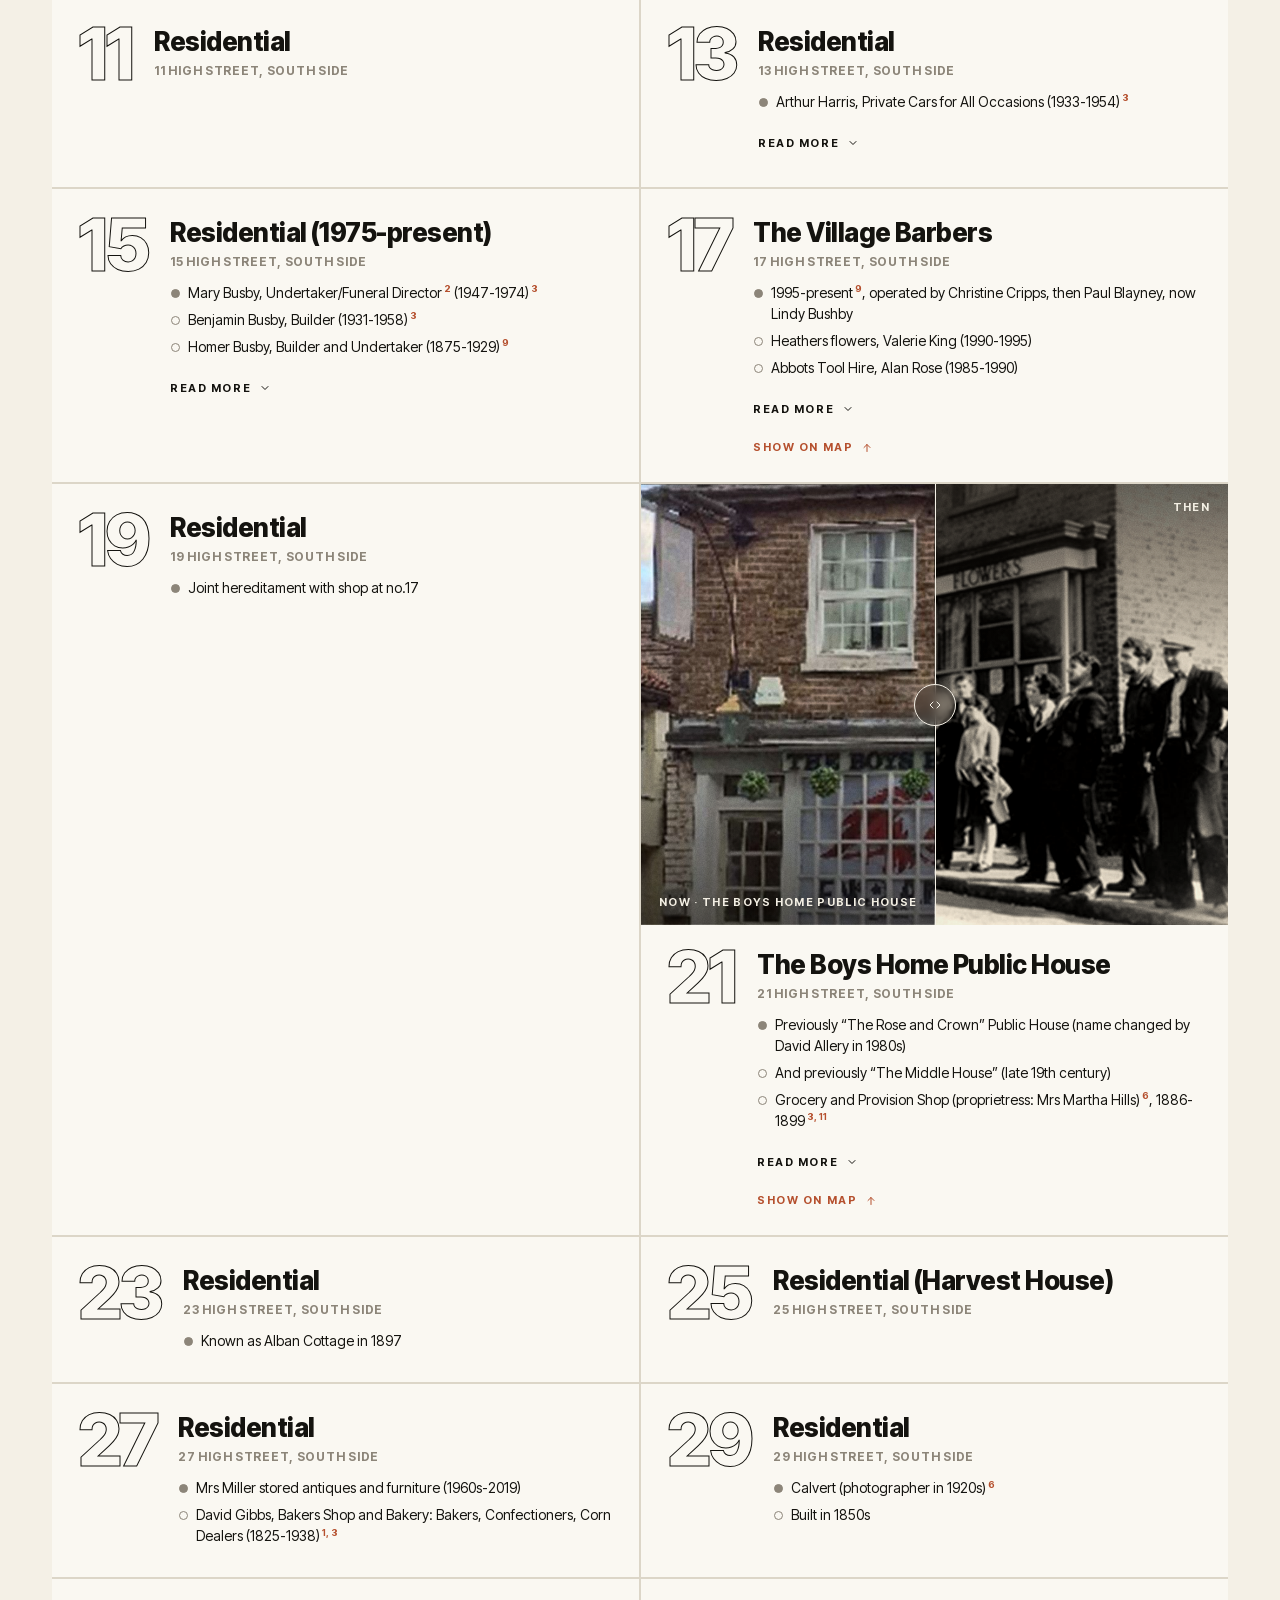
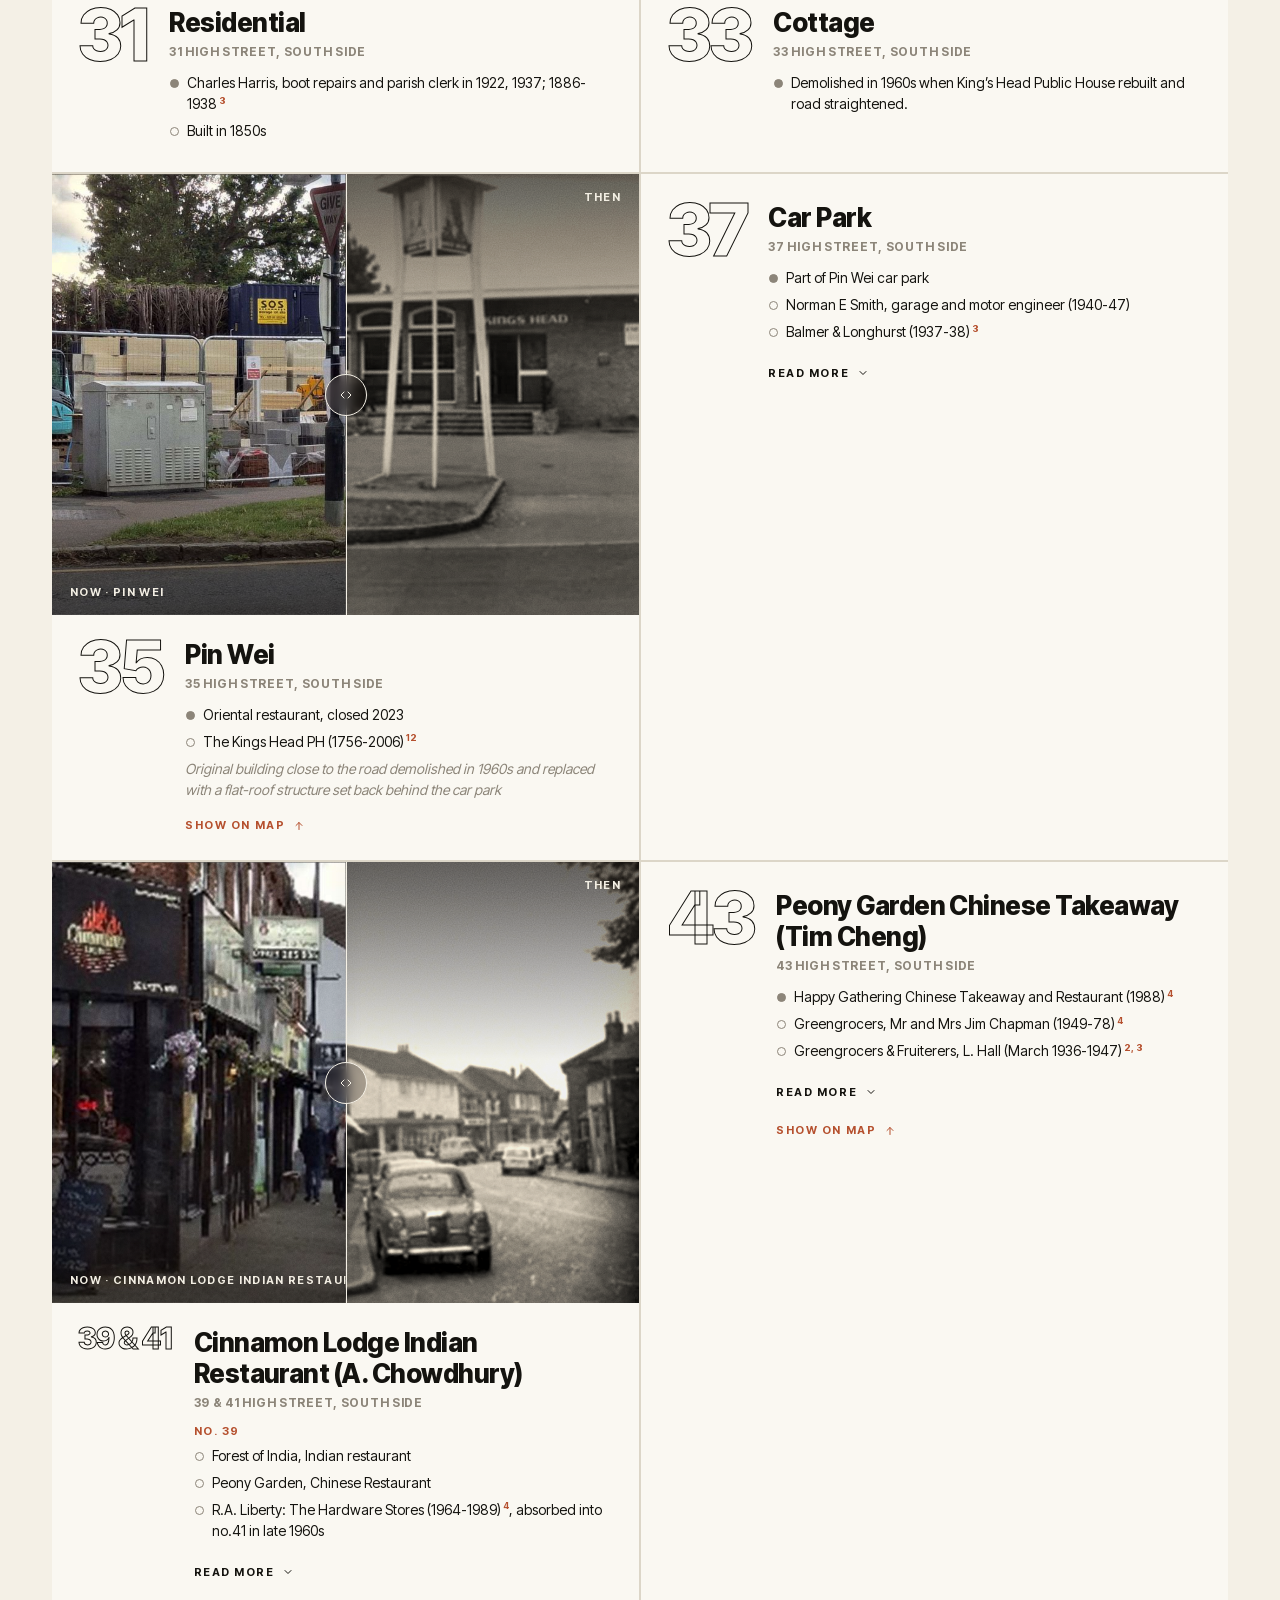
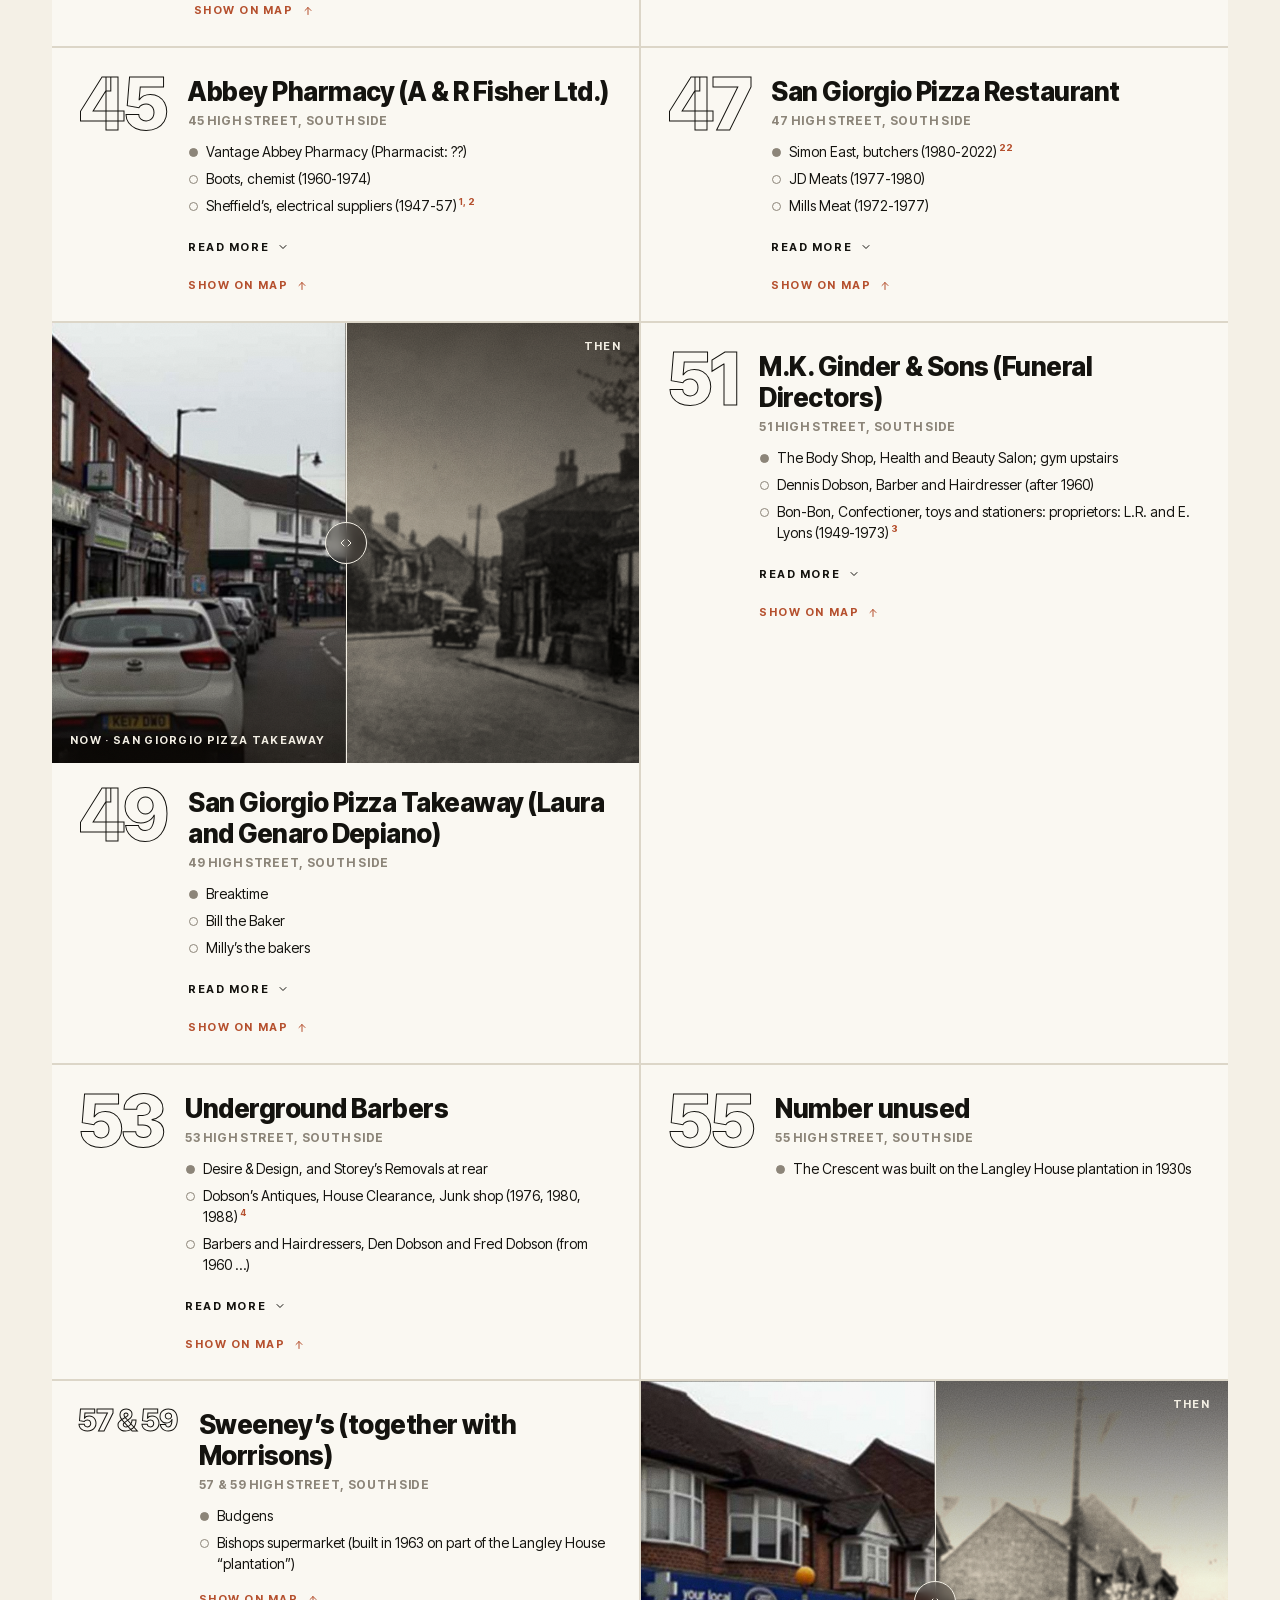
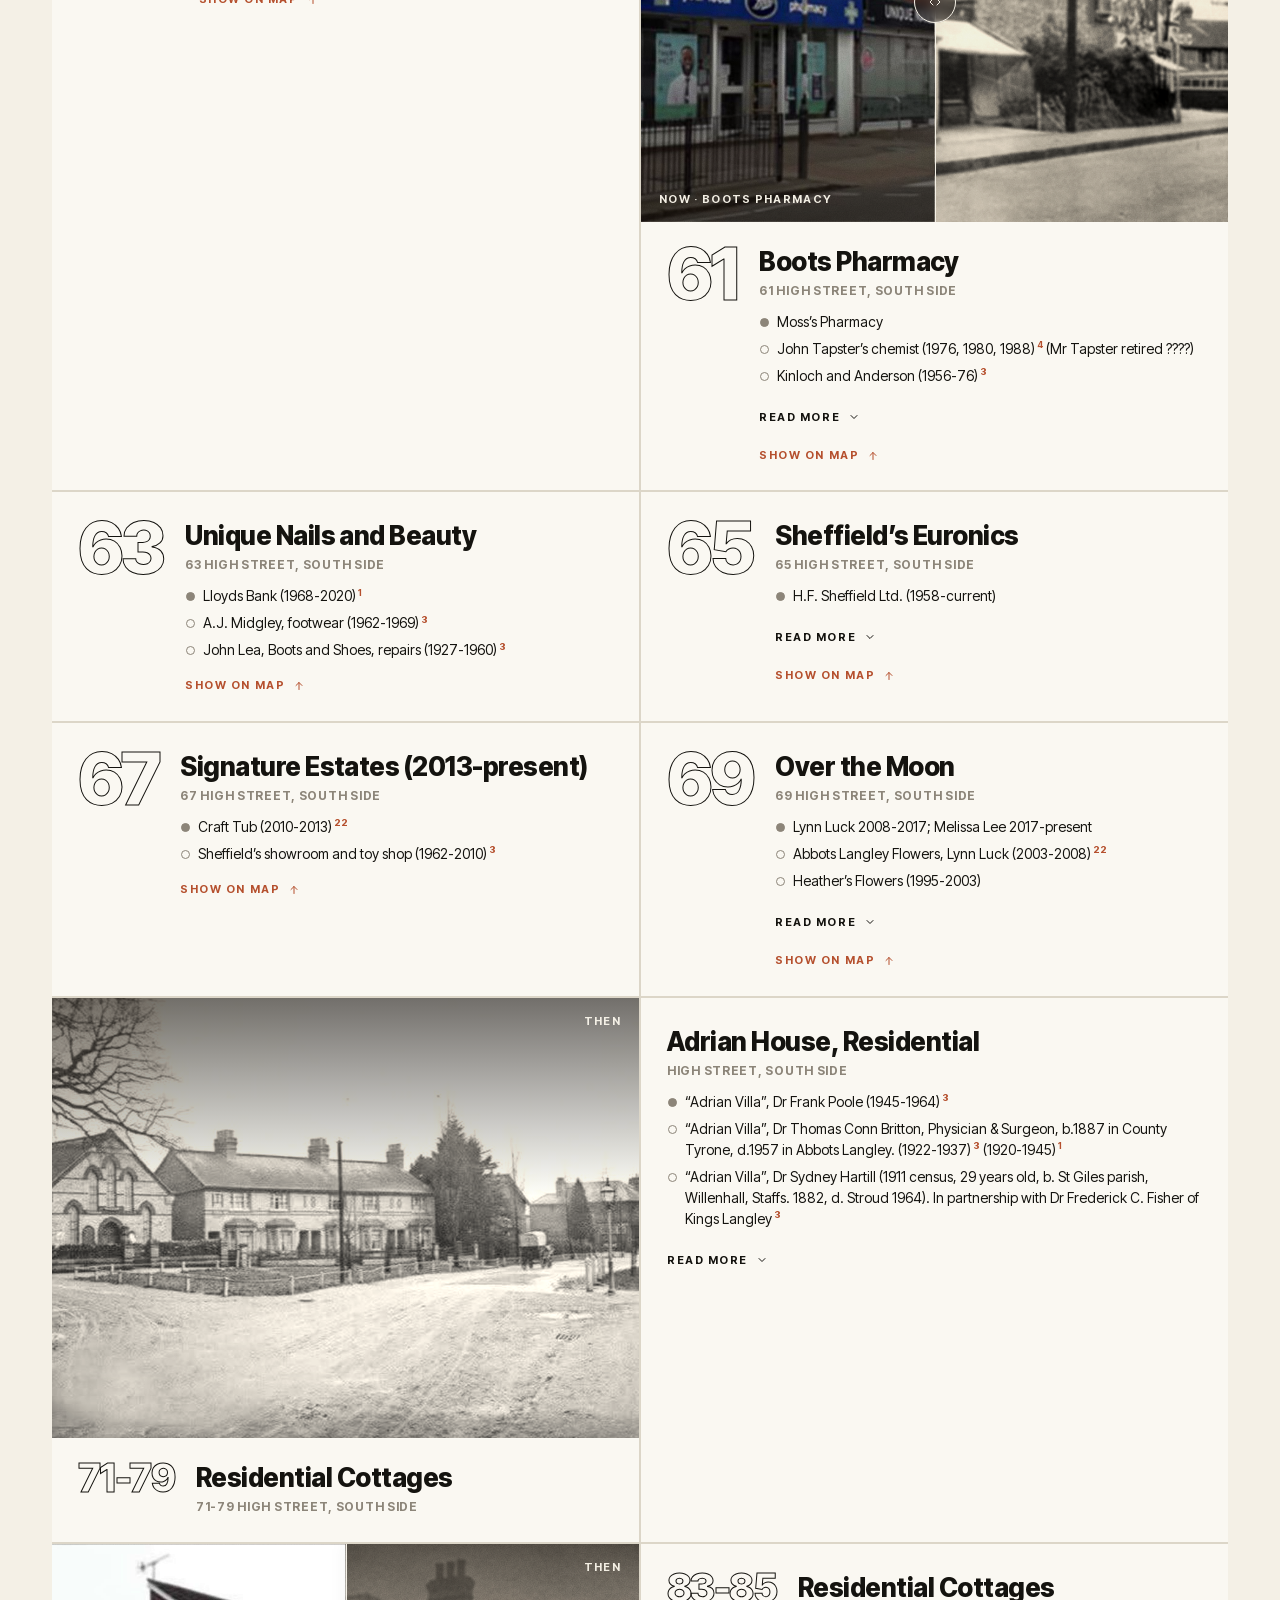
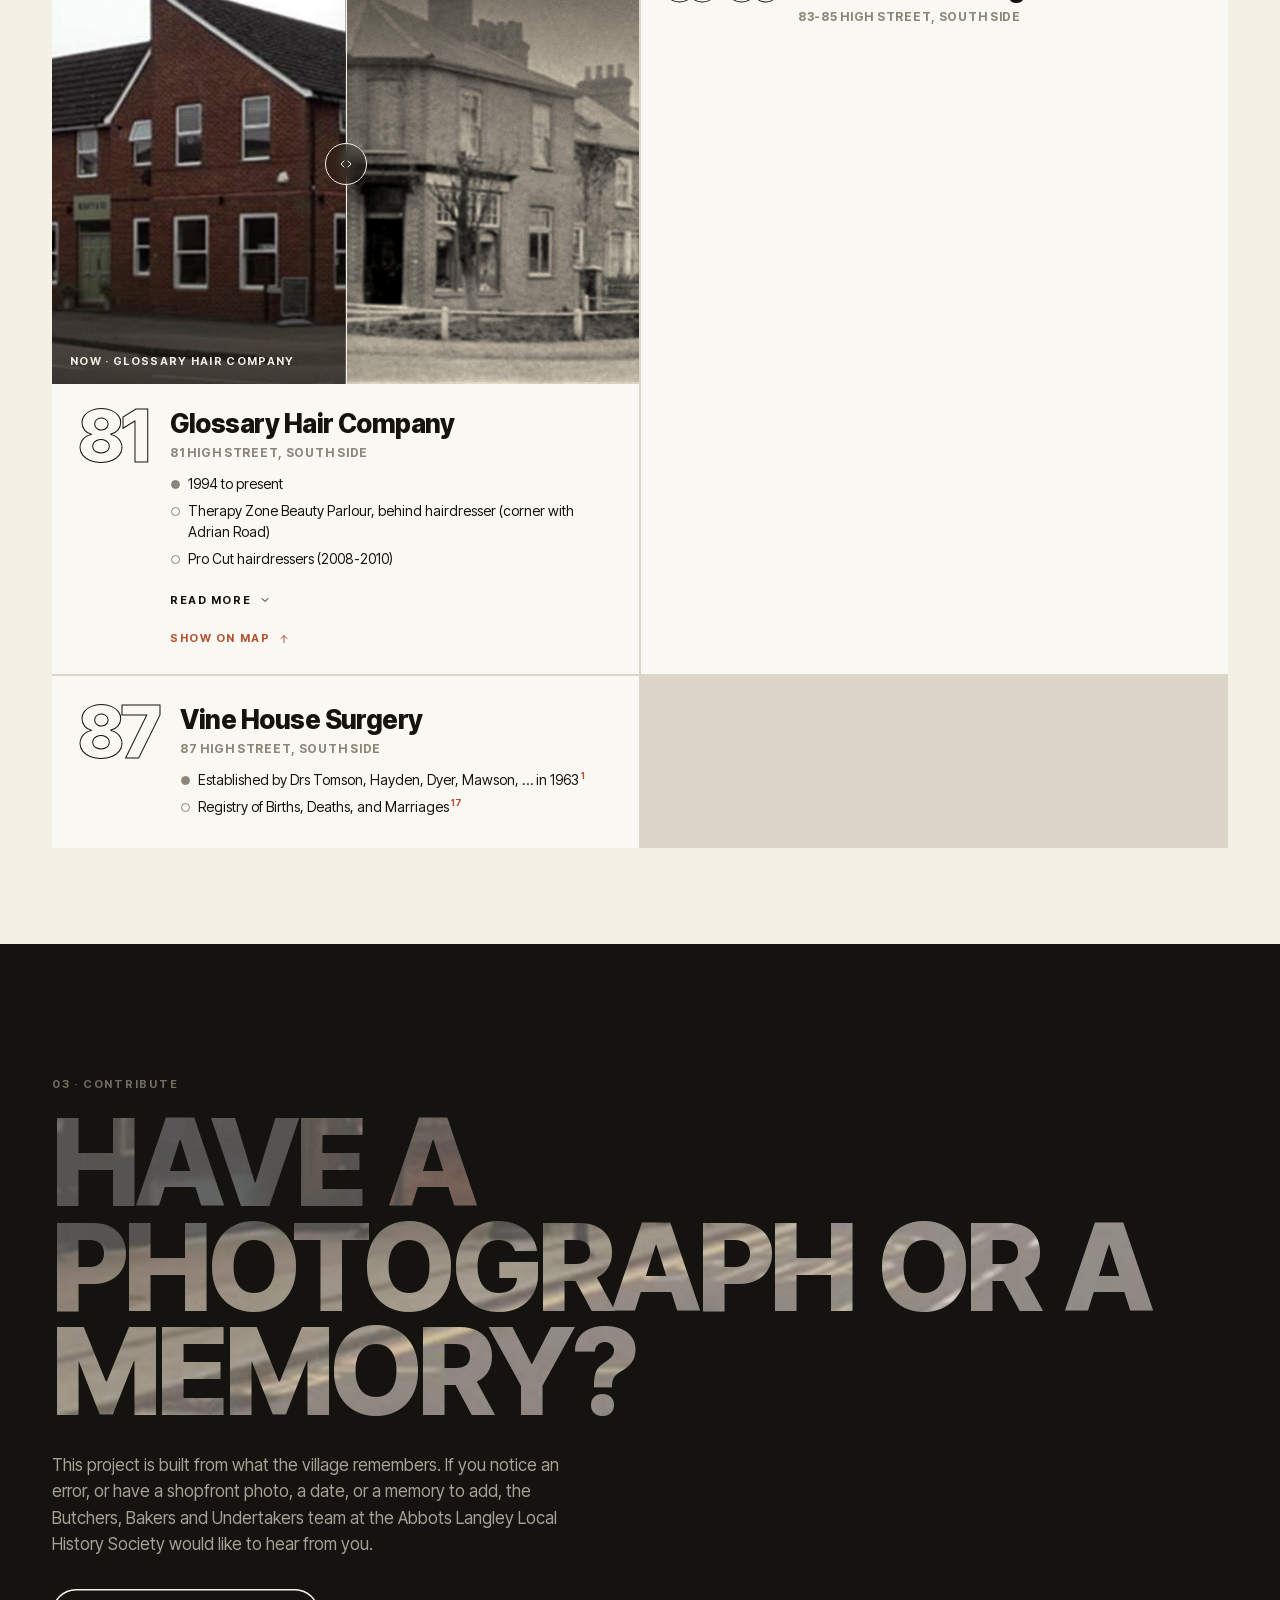
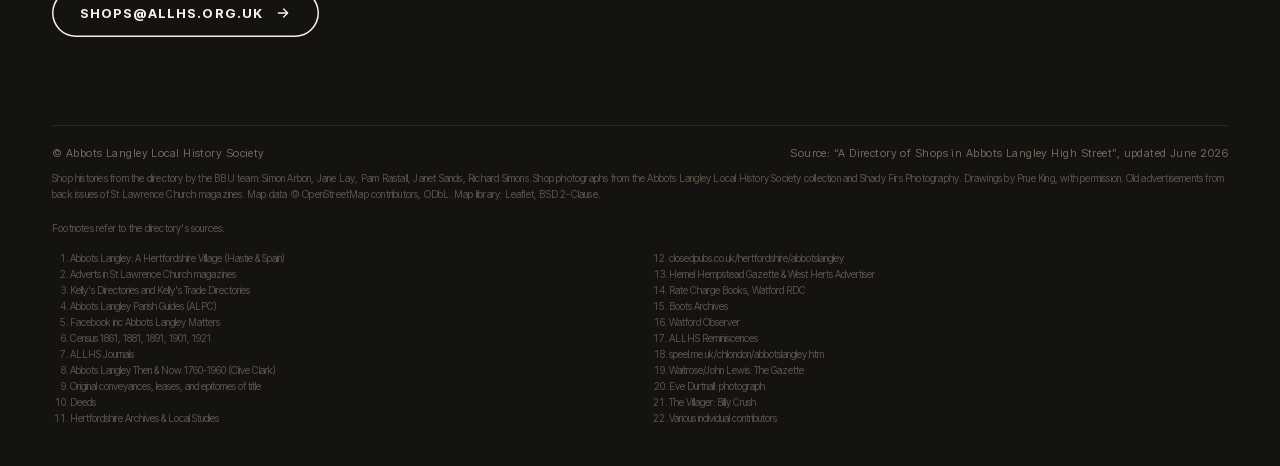
==== commit 654cf9bb: "Organise the directory by side of the street with readable links Counts styled like house numbers (s" ====
--- a/directory.html
+++ b/directory.html
@@ -24,7 +24,10 @@
 <header class="top">
   <div class="wrap">
     <a class="brand" href="index.html">ABBOTS&nbsp;LANGLEY</a>
-    <nav class="nav">
+    <button class="menu-btn" type="button" aria-expanded="false" aria-controls="site-nav">Menu
+      <svg width="14" height="14" viewBox="0 0 24 24" fill="none" stroke="currentColor" stroke-width="2" stroke-linecap="round" aria-hidden="true"><path d="M4 7H20M4 12H20M4 17H20"/></svg>
+    </button>
+    <nav class="nav" id="site-nav">
       <a href="#map"><span class="roll"><span>Map</span></span></a>
       <a href="#shops"><span class="roll"><span>Shops</span></span></a>
       <a href="index.html#directory"><span class="roll"><span>Directory</span></span></a>
@@ -39,7 +42,7 @@
   <!-- SECTION HEADER -->
   <section class="dir-head">
     <div class="wrap">
-      <span class="eyebrow" data-reveal><a href="index.html#directory">The directory</a> &middot; <span id="dir-count"></span> addresses</span>
+      <span class="eyebrow" data-reveal><a href="index.html#directory">The directory</a> &middot; <span id="dir-side"></span></span>
       <h1 id="dir-title" class="display" data-reveal></h1>
       <p id="dir-sub" class="lede" data-reveal></p>
       <nav id="dir-tabs" class="tabs" aria-label="Directory sections" data-reveal></nav>
@@ -138,15 +141,18 @@
 <script src="data/directory.js"></script>
 <script src="site.js"></script>
 <script>
-// One page per directory section, chosen by ?g=
-const g = GROUPS[new URLSearchParams(location.search).get("g")] ? new URLSearchParams(location.search).get("g") : "odd";
+// One page per directory section, chosen by ?section= (south-side, langley-parade, north-side, causeway-parade)
+const asked = new URLSearchParams(location.search).get("section");
+const g = GROUPS[asked] ? asked : "south-side";
 const sec = GROUPS[g], shops = DIRECTORY.filter((e) => e.group === g);
 document.title = `${sec.title} · Directory of Shops`;
 document.getElementById("dir-title").textContent = sec.title;
-document.getElementById("dir-sub").textContent = sec.sub;
-document.getElementById("dir-count").textContent = shops.length;
-document.getElementById("dir-tabs").innerHTML = Object.entries(GROUPS).map(([k, s]) =>
-  `<a href="directory.html?g=${k}"${k === g ? ' aria-current="page"' : ""}>${s.title} <b>${DIRECTORY.filter((e) => e.group === k).length}</b></a>`).join("");
+document.getElementById("dir-sub").textContent = `${sec.sub}. ${numberRange(g)}, ${addressCount(g)}.`;
+document.getElementById("dir-side").textContent = sec.side === "south" ? "South side" : "North side";
+// Tabs grouped by side of the street, named by place, with no counts to mistake for house numbers
+document.getElementById("dir-tabs").innerHTML = ["south", "north"].map((sd) =>
+  `<span class="tab-side">${sd === "south" ? "South side" : "North side"}</span>` + Object.keys(GROUPS).filter((k) => GROUPS[k].side === sd).map((k) =>
+    `<a href="directory.html?section=${k}"${k === g ? ' aria-current="page"' : ""}>${GROUPS[k].place}</a>`).join("")).join("");
 if (sec.photos) {
   const media = document.getElementById("dir-media");
   media.className = "group-media";
--- a/site.css
+++ b/site.css
@@ -130,7 +130,7 @@
 .sv-back{display:inline-flex;align-items:center;gap:8px;margin-right:auto;min-height:40px;padding:0;border:0;background:none;color:var(--ink);font-family:inherit;font-size:11px;font-weight:700;letter-spacing:0.14em;text-transform:uppercase;cursor:pointer;--roll:var(--rust);}
 .sv-back svg{transition:transform .6s var(--ease);}
 .sv-back:hover svg{transform:translateX(-4px);}
-.sv-count{font-size:12px;font-weight:700;letter-spacing:0.06em;color:var(--stone);font-variant-numeric:tabular-nums;margin-right:6px;}
+.sv-count{min-width:0;overflow:hidden;text-overflow:ellipsis;white-space:nowrap;font-size:11px;font-weight:700;letter-spacing:0.12em;text-transform:uppercase;color:var(--stone);margin-right:6px;}
 .sv-step{display:grid;place-items:center;width:40px;height:40px;padding:0;border-radius:50%;border:1.5px solid var(--line);background:transparent;color:var(--ink);cursor:pointer;transition:background .3s, color .3s, border-color .3s;}
 .sv-step:hover{background:var(--ink);color:var(--cream);border-color:var(--ink);}
 .sv-body .photo{aspect-ratio:16/10;}
@@ -158,14 +158,14 @@
 .cap.then-cap{justify-content:flex-end;align-items:flex-start;background:linear-gradient(to bottom, rgba(20,15,10,0.6), transparent 45%);} /* opposite corner to Now, so long names never collide */
 .cap span{font-size:11px;letter-spacing:0.12em;text-transform:uppercase;color:var(--cream);font-weight:700;}
 .card .handle{width:42px;height:42px;margin:-21px 0 0 -21px;}
-.info{display:grid;grid-template-columns:auto 1fr;gap:6px 22px;padding:24px 26px 28px;}
+.info{display:grid;grid-template-columns:auto minmax(0, 1fr);gap:6px 22px;padding:24px 26px 28px;}
 .num{font-size:clamp(30px, calc(200px / var(--len, 2)), 72px);white-space:nowrap;line-height:.78;font-weight:800;letter-spacing:-0.04em;color:transparent;-webkit-text-stroke:1px var(--ink);transition:color .6s var(--ease), -webkit-text-stroke-color .6s var(--ease), transform .7s var(--ease);}
 .card:hover .num{color:var(--rust);-webkit-text-stroke-color:var(--rust);transform:translateY(-3px);}
 .card h3{font-size:26px;letter-spacing:-0.02em;}
 .card h3 span{background:linear-gradient(currentColor, currentColor) 0 100% / 0% 2px no-repeat;transition:background-size .7s var(--ease);}
 .card:hover h3 span{background-size:100% 2px;}
 .meta{font-size:12px;color:var(--stone);margin:0;letter-spacing:0.06em;text-transform:uppercase;font-weight:700;}
-.txt{display:grid;gap:6px;align-content:start;justify-items:start;}
+.txt{display:grid;gap:6px;align-content:start;justify-items:start;min-width:0;overflow-wrap:anywhere;}
 .note{font-size:14px;line-height:1.55;margin:4px 0 0;}
 .more{justify-self:stretch;margin-top:6px;}
 .more > summary{display:inline-flex;align-items:center;gap:8px;list-style:none;cursor:pointer;font-size:11px;font-weight:700;letter-spacing:0.14em;text-transform:uppercase;min-height:32px;}
@@ -248,7 +248,7 @@
   .sv-body .photo{aspect-ratio:2/1;}
   .shop-view{position:sticky;bottom:0;z-index:5;max-height:56vh;max-height:56svh;margin:0 -20px;border-radius:16px 16px 0 0;box-shadow:0 -12px 40px rgba(0,0,0,0.45);animation-name:sv-sheet;}
   @keyframes sv-sheet{from{transform:translateY(100%);}}
-  .shop-grid{grid-template-columns:1fr;}
+  .shop-grid{grid-template-columns:minmax(0, 1fr);}
   .num{font-size:clamp(26px, calc(150px / var(--len, 2)), 56px);}
 }
 @media (prefers-reduced-motion: reduce){
@@ -280,10 +280,14 @@
 
 /* Front page: one tile per directory section */
 .directory{padding:120px 0 96px;border-top:1px solid var(--line);}
-.sections{display:grid;grid-template-columns:repeat(4, minmax(0, 1fr));gap:2px;margin-top:48px;background:var(--line);}
-.tile{display:flex;flex-direction:column;gap:10px;min-height:240px;padding:28px 26px 30px;background:var(--paper);transition:background .5s var(--ease), color .5s var(--ease);}
+/* Two columns, one per side of the street, each with its High Street tile and its parade */
+.sections{display:grid;grid-template-columns:repeat(2, minmax(0, 1fr));gap:24px 32px;margin-top:48px;}
+.side-col{display:grid;gap:2px;align-content:start;background:var(--line);border-top:2px solid var(--ink);}
+.side-label{padding:12px 0 10px;background:var(--cream);font-size:11px;font-weight:700;letter-spacing:0.16em;text-transform:uppercase;}
+.tile{display:flex;flex-direction:column;gap:10px;min-height:170px;padding:28px 26px 30px;background:var(--paper);transition:background .5s var(--ease), color .5s var(--ease);}
 .tile:hover, .tile:focus-visible{background:var(--ink);color:var(--cream);}
-.tile b{font-size:64px;line-height:.8;font-weight:800;letter-spacing:-0.04em;color:transparent;-webkit-text-stroke:1px var(--ink);transition:color .5s var(--ease);}
+.tile.big{min-height:250px;}
+.tile b{font-size:clamp(30px, 3.4vw, 44px);line-height:.9;font-weight:800;letter-spacing:-0.04em;color:transparent;-webkit-text-stroke:1px var(--ink);transition:color .5s var(--ease);}
 .tile:hover b, .tile:focus-visible b{color:var(--rust);-webkit-text-stroke-color:var(--rust);}
 .tile h3{font-size:24px;margin-top:auto;}
 .tile p{margin:0;font-size:14px;line-height:1.5;color:var(--stone);}
@@ -293,12 +297,12 @@
 .dir-head{padding:72px 0 64px;}
 .dir-head h1{font-size:clamp(56px, 10vw, 150px);margin-top:14px;}
 .dir-head .lede{margin-top:20px;max-width:56ch;}
-.tabs{display:flex;flex-wrap:wrap;gap:10px;margin-top:36px;}
+.tabs{display:flex;flex-wrap:wrap;align-items:center;gap:10px;margin-top:36px;}
+.tab-side{font-size:11px;font-weight:700;letter-spacing:0.16em;text-transform:uppercase;color:var(--stone);margin-left:10px;}
+.tab-side:first-child{margin-left:0;}
 .tabs a{display:inline-flex;align-items:center;gap:10px;padding:10px 18px;border-radius:999px;border:1.5px solid var(--line);font-size:13px;font-weight:700;letter-spacing:0.04em;transition:background .4s var(--ease), color .4s var(--ease), border-color .4s;}
-.tabs a b{font-size:11px;color:var(--stone);transition:color .4s;}
 .tabs a:hover{border-color:var(--ink);}
 .tabs a[aria-current="page"]{background:var(--ink);color:var(--cream);border-color:var(--ink);}
-.tabs a[aria-current="page"] b{color:var(--cream);}
 .group-media{display:grid;align-items:start;grid-template-columns:minmax(0, 3fr) minmax(0, 2fr);gap:2px;margin-top:40px;background:var(--line);}
 .group-media .photo{aspect-ratio:4/3;}
 .group-media figure{margin:0;background:#fff;display:flex;flex-direction:column;justify-content:center;padding:16px;}
@@ -360,29 +364,44 @@
 .filtering .pin.match{background:var(--rust);}
 
 /* Markers: shaded by side of the street, nudged apart when shopfronts overlap */
-.pin.side-nw{background:var(--cream);color:var(--ink);border-color:var(--ink);}
-.pin.side-nw.hot, .pin.side-nw.is-active, .filtering .pin.side-nw.match{background:var(--rust);color:var(--cream);border-color:var(--cream);}
+.pin.side-north{background:var(--cream);color:var(--ink);border-color:var(--ink);}
+.pin.side-north.hot, .pin.side-north.is-active, .filtering .pin.side-north.match{background:var(--rust);color:var(--cream);border-color:var(--cream);}
 .pin-wrap.moved::before{content:"";position:absolute;left:50%;top:50%;width:var(--sl);height:1.5px;background:var(--ink);transform-origin:0 50%;rotate:var(--sa);opacity:.7;}
 .pin-wrap.moved::after{content:"";position:absolute;left:50%;top:50%;width:6px;height:6px;margin:-3px 0 0 -3px;border-radius:50%;background:var(--ink);}
 .map-key{position:absolute;left:10px;bottom:10px;z-index:1000;display:flex;flex-wrap:wrap;gap:4px 14px;padding:6px 10px;border-radius:6px;background:rgba(250,248,242,0.92);color:var(--ink);font-size:11px;font-weight:600;pointer-events:none;}
 .map-key span{display:inline-flex;align-items:center;gap:6px;}
 .map-key i{width:12px;height:12px;border-radius:50%;border:2px solid var(--cream);background:var(--ink);box-shadow:0 0 0 1px var(--ink);}
-.map-key i.nw{background:var(--cream);border-color:var(--ink);box-shadow:none;}
+.map-key i.north{background:var(--cream);border-color:var(--ink);box-shadow:none;}
 
 .to-tell{display:inline-block;margin-top:14px;font-size:13px;font-weight:600;color:var(--rust);text-decoration:underline;text-underline-offset:3px;}
 
 /* Footer sources */
 .sources{margin:14px 0 0;padding:0 0 0 18px;columns:2;column-gap:40px;font-size:10px;line-height:1.6;color:#5a544a;}
 
-@media (max-width: 480px){
-  /* Four nav links overflow a phone and zoom the whole page out; the map is one swipe away anyway */
-  .nav a:first-child{display:none;}
-  .nav{gap:12px;font-size:10px;letter-spacing:0.06em;}
-  .top .wrap{gap:12px;}
-}
-@media (max-width: 900px){
-  .sections{grid-template-columns:repeat(2, minmax(0, 1fr));}
-}
+/* Phones: the four links fold into a menu. Inline they overflowed narrow screens and large text
+   settings, which zooms the whole page out. */
+.top .brand{min-width:0;overflow:hidden;text-overflow:ellipsis;white-space:nowrap;}
+.menu-btn{flex:none;display:none;align-items:center;gap:8px;min-height:40px;padding:0 4px;border:0;background:none;color:inherit;font:inherit;font-size:12px;font-weight:700;letter-spacing:0.1em;text-transform:uppercase;cursor:pointer;}
+@media (max-width: 560px){
+  .menu-btn{display:inline-flex;}
+  .top .nav{display:none;position:absolute;top:100%;left:0;right:0;flex-direction:column;gap:0;padding:6px 20px 14px;font-size:13px;background:var(--cream);border-bottom:1px solid var(--line);box-shadow:0 12px 24px rgba(20,15,10,0.12);}
+  .top.dark .nav{background:var(--ink);border-color:var(--night-line);}
+  .top.menu-open .nav{display:flex;}
+  .top .nav a{padding:12px 0;border-top:1px solid var(--line);}
+  .top.dark .nav a{border-color:var(--night-line);}
+  .top .nav a:first-child{border-top:0;}
+}
+@media (max-width: 720px){
+  /* Timeline runs down the page on phones: the line on the left, a dot beside each year */
+  .tl{flex-direction:column;flex-wrap:nowrap;gap:22px;margin-top:32px;padding:0 0 0 28px;}
+  .tl::before{top:6px;bottom:6px;left:4px;right:auto;width:1px;height:auto;transform:scaleY(0);transform-origin:top;}
+  .tl.in::before{transform:none;}
+  .tl div::before, .tl div:last-child::before{top:8px;left:-28px;right:auto;}
+  .tl div:last-child{text-align:left;}
+  .tl div:last-child span{margin-left:0;}
+  .tl div span{max-width:none;font-size:13px;}
+}
+
 @media (max-width: 720px){
   .full{width:100vw;height:100dvh;max-height:100dvh;margin:0;border-radius:0;}
   .fl-grid{grid-template-columns:1fr;}
@@ -391,7 +410,7 @@
   .fl-media .extras{padding:0 20px;}
   .fl-body .info{padding:22px 20px 32px;}
   .directory{padding:80px 0;}
-  .sections{grid-template-columns:1fr;}
+  .sections{grid-template-columns:minmax(0, 1fr);}
   .tile{min-height:0;}
   .dir-head{padding:48px 0 40px;}
   .group-media{grid-template-columns:1fr;}
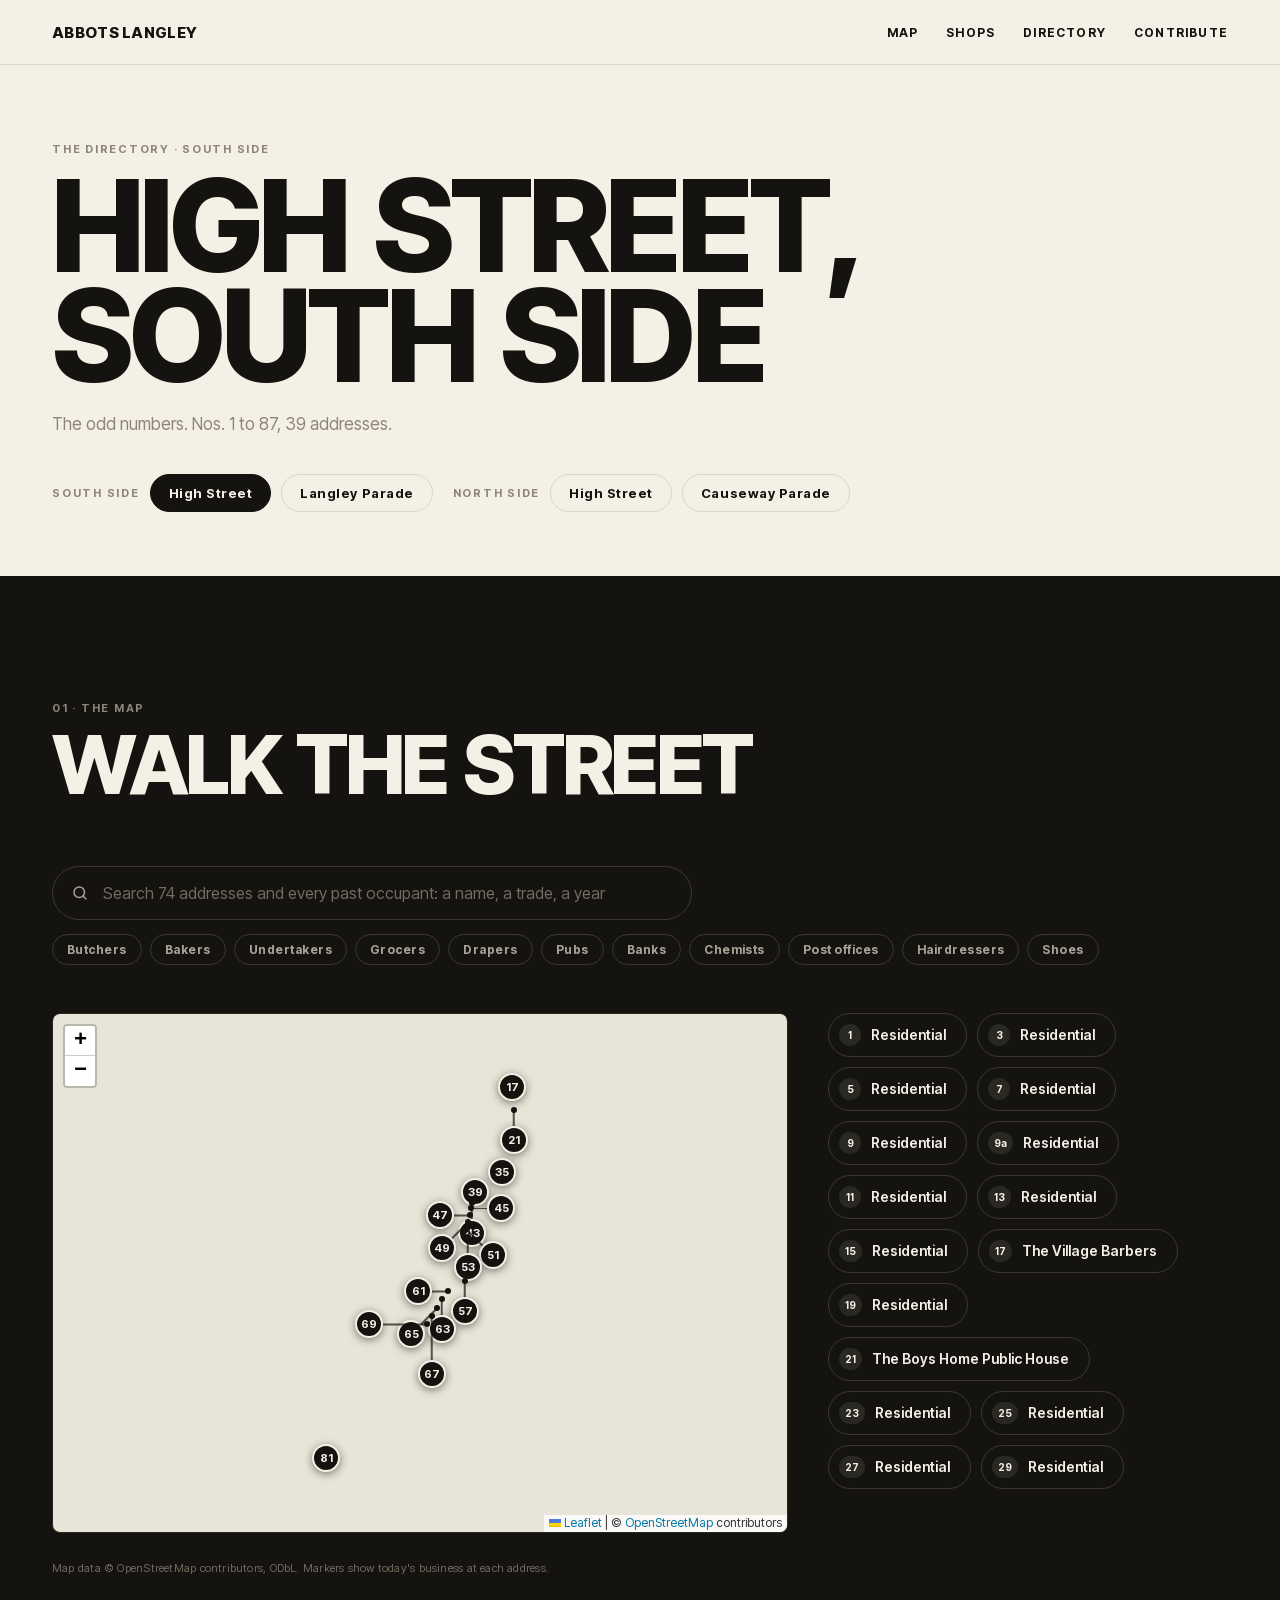
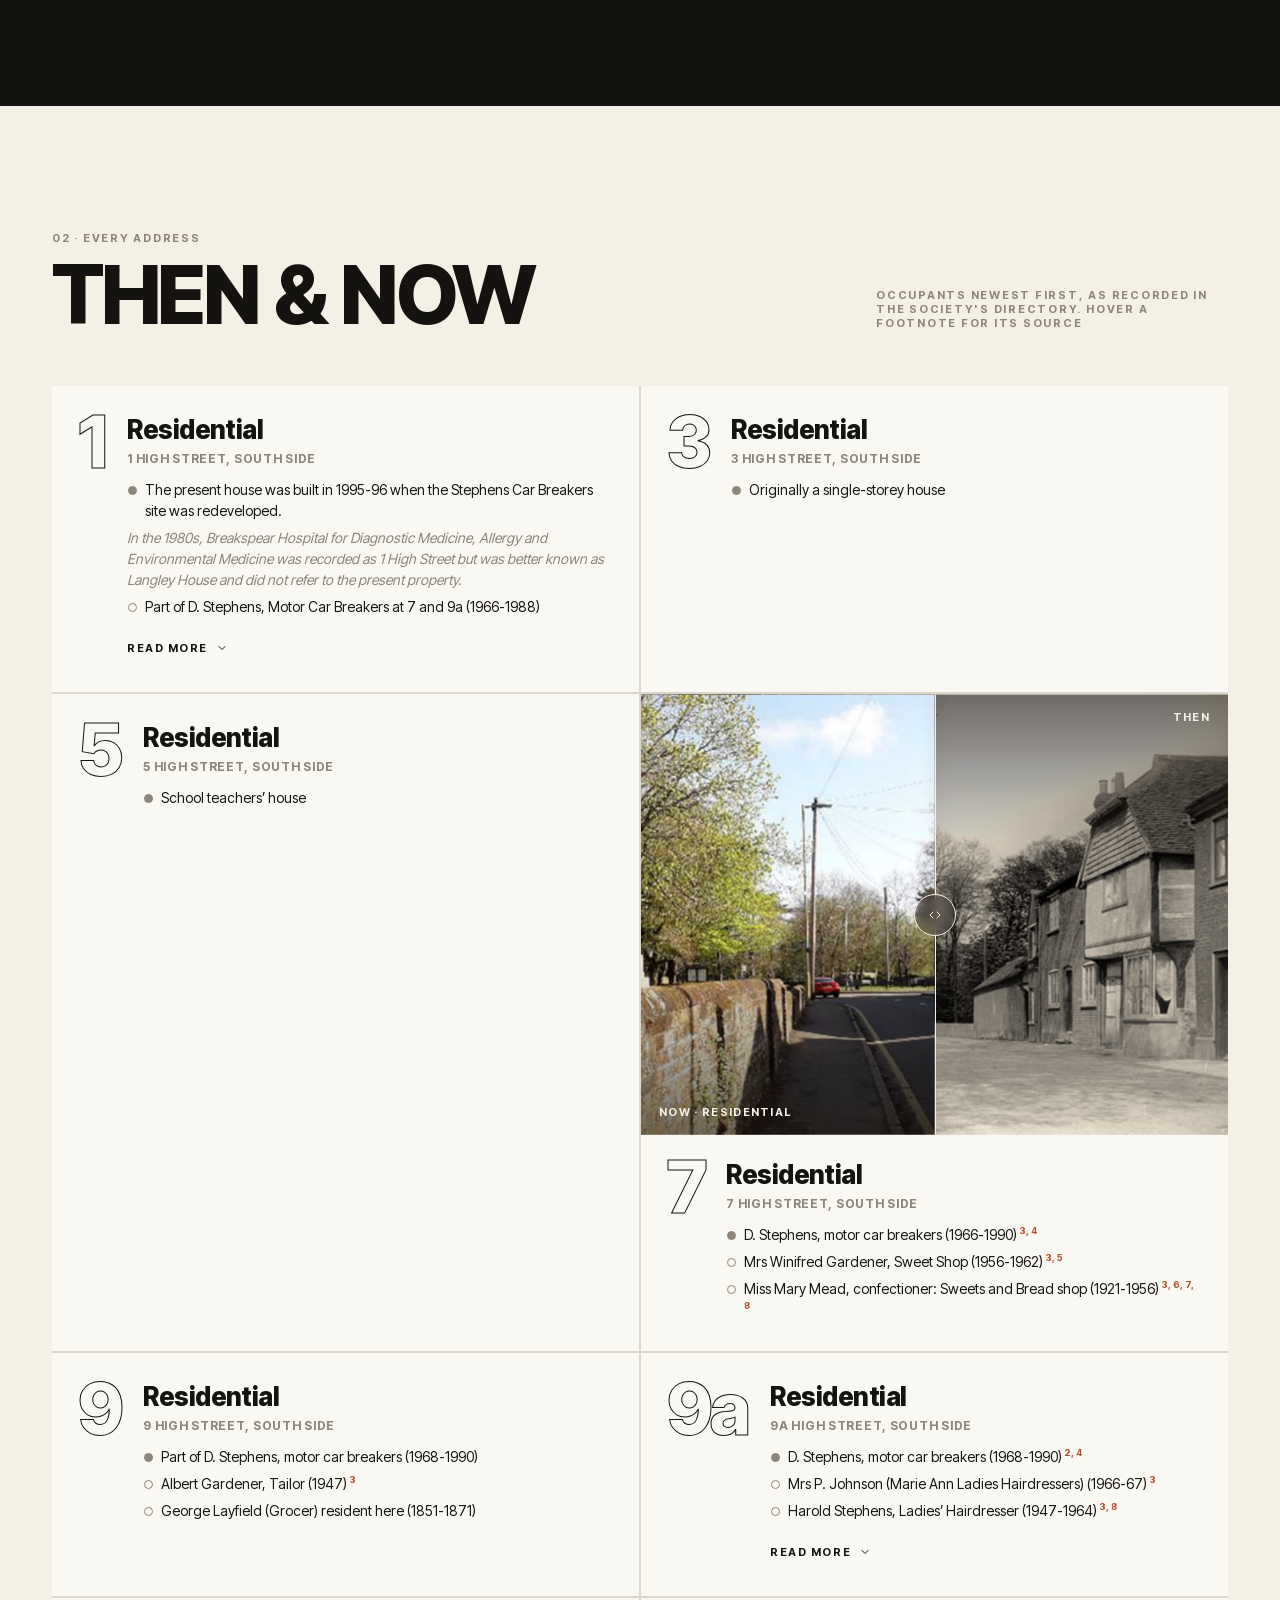
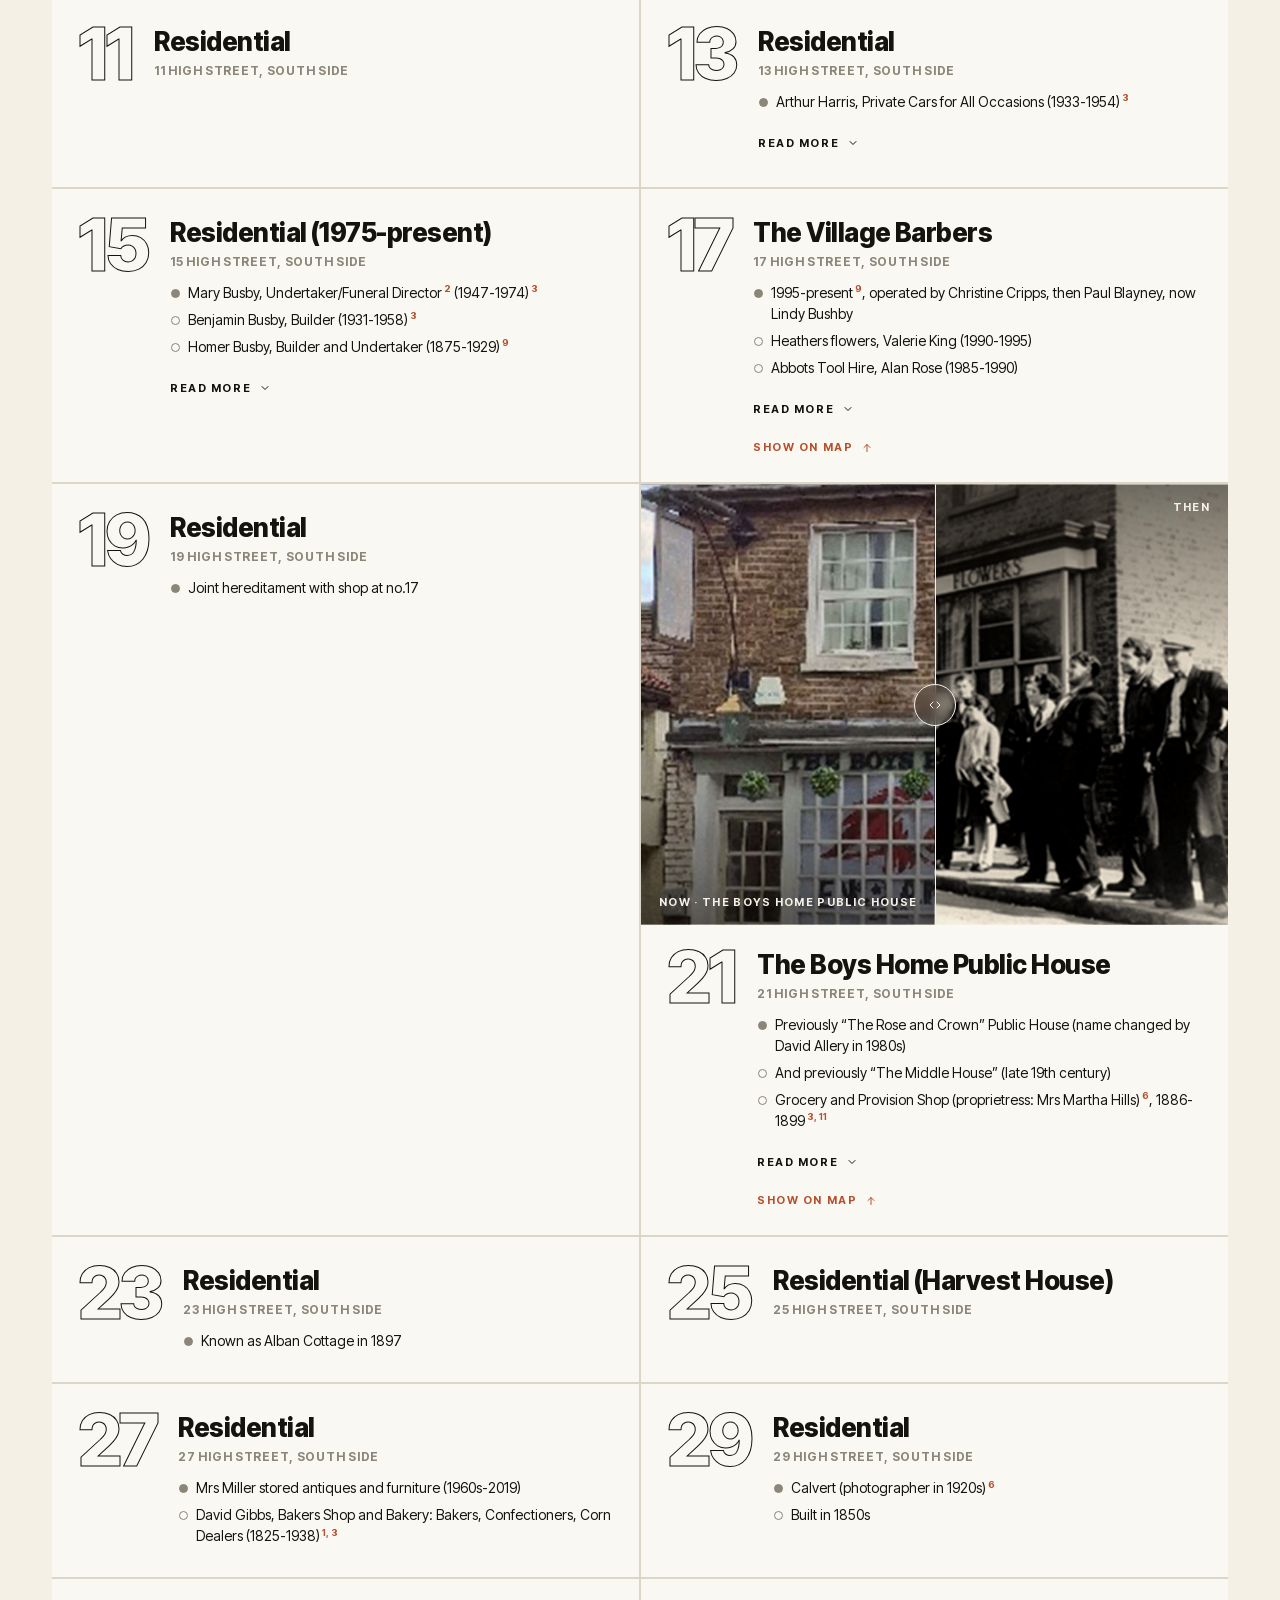
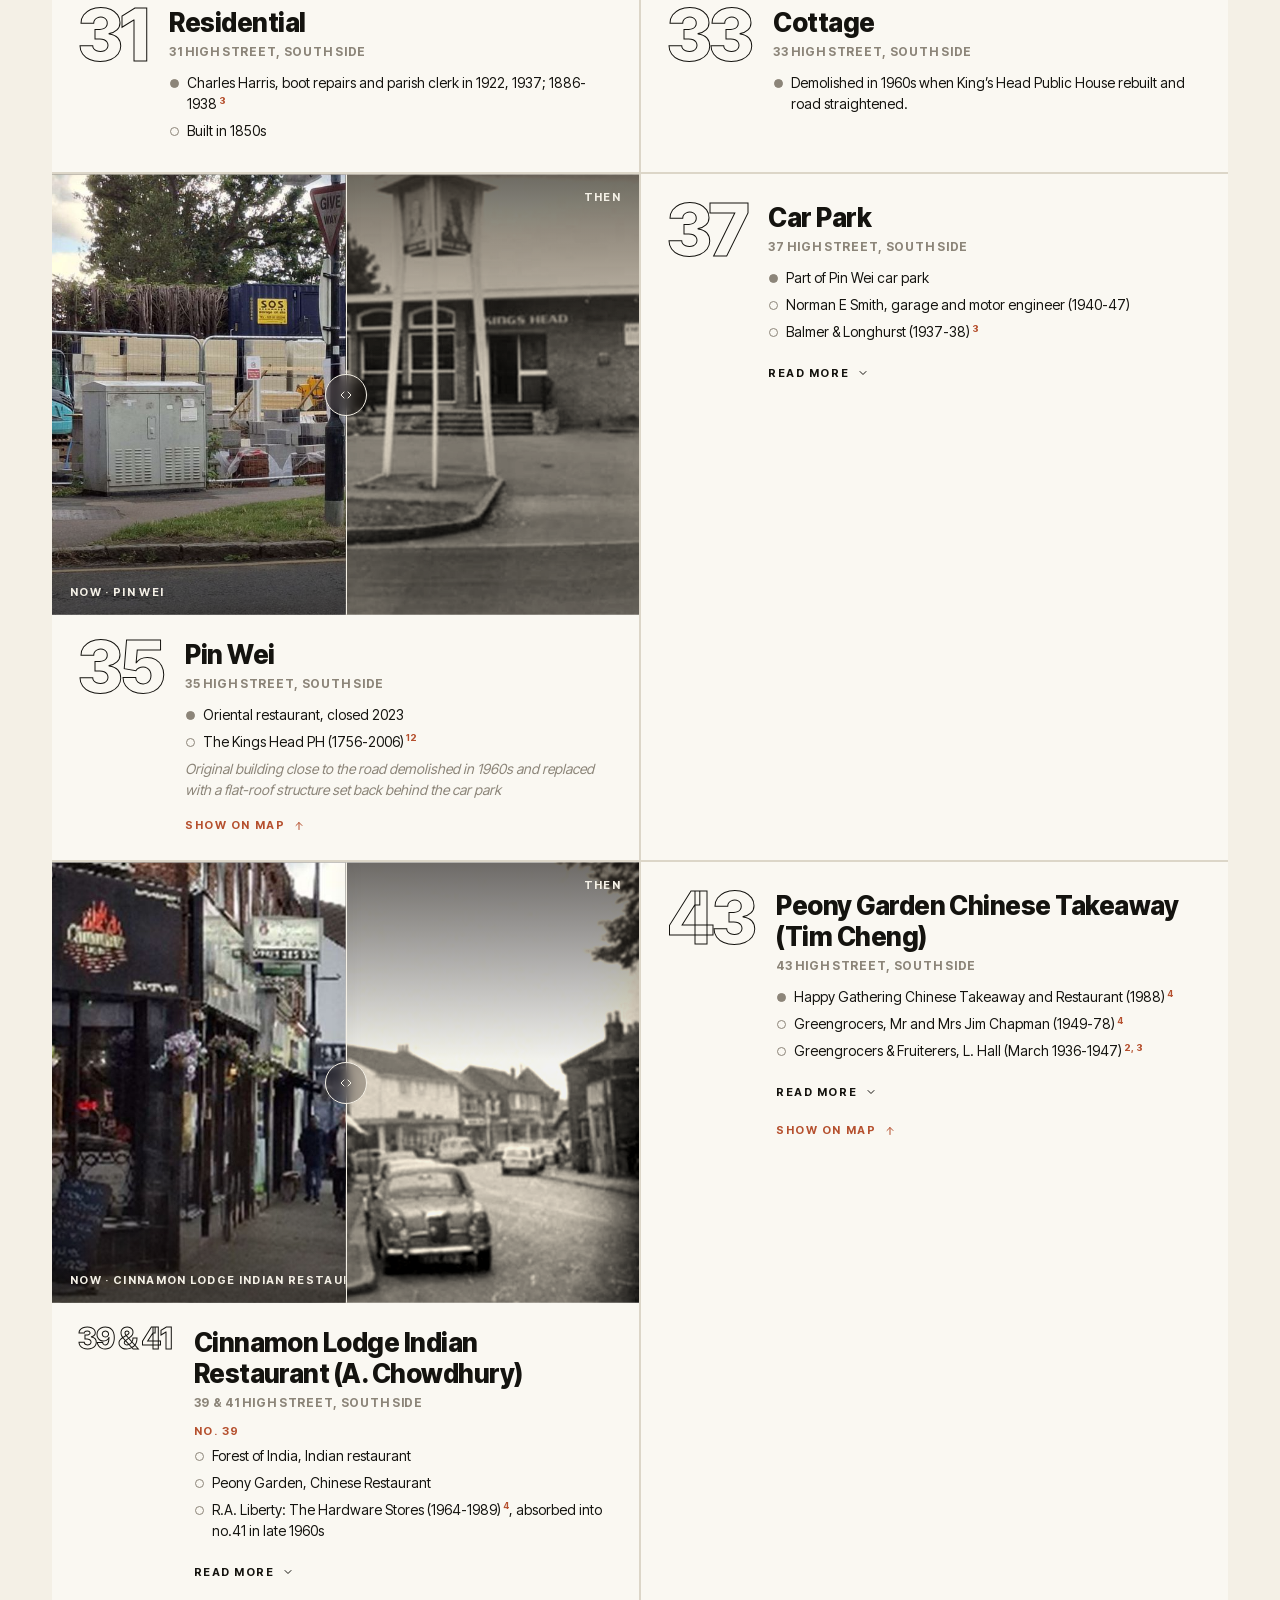
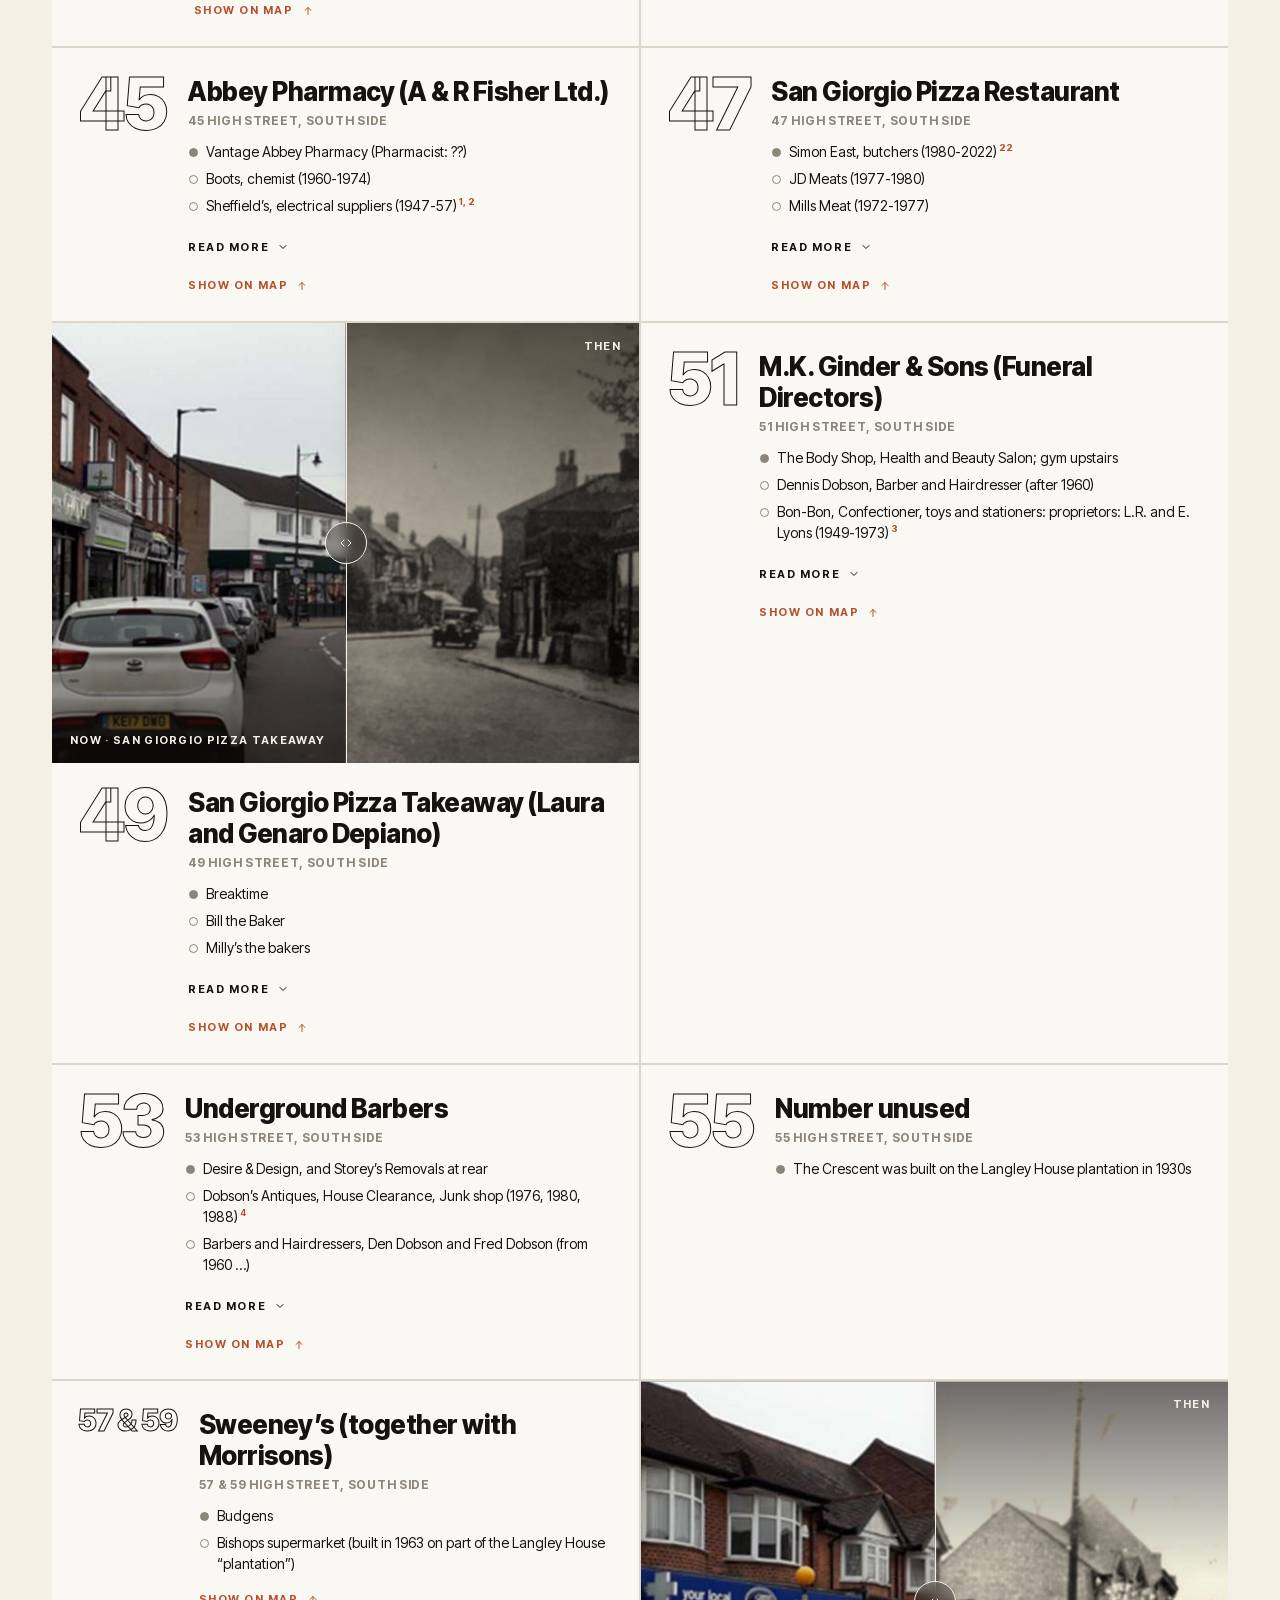
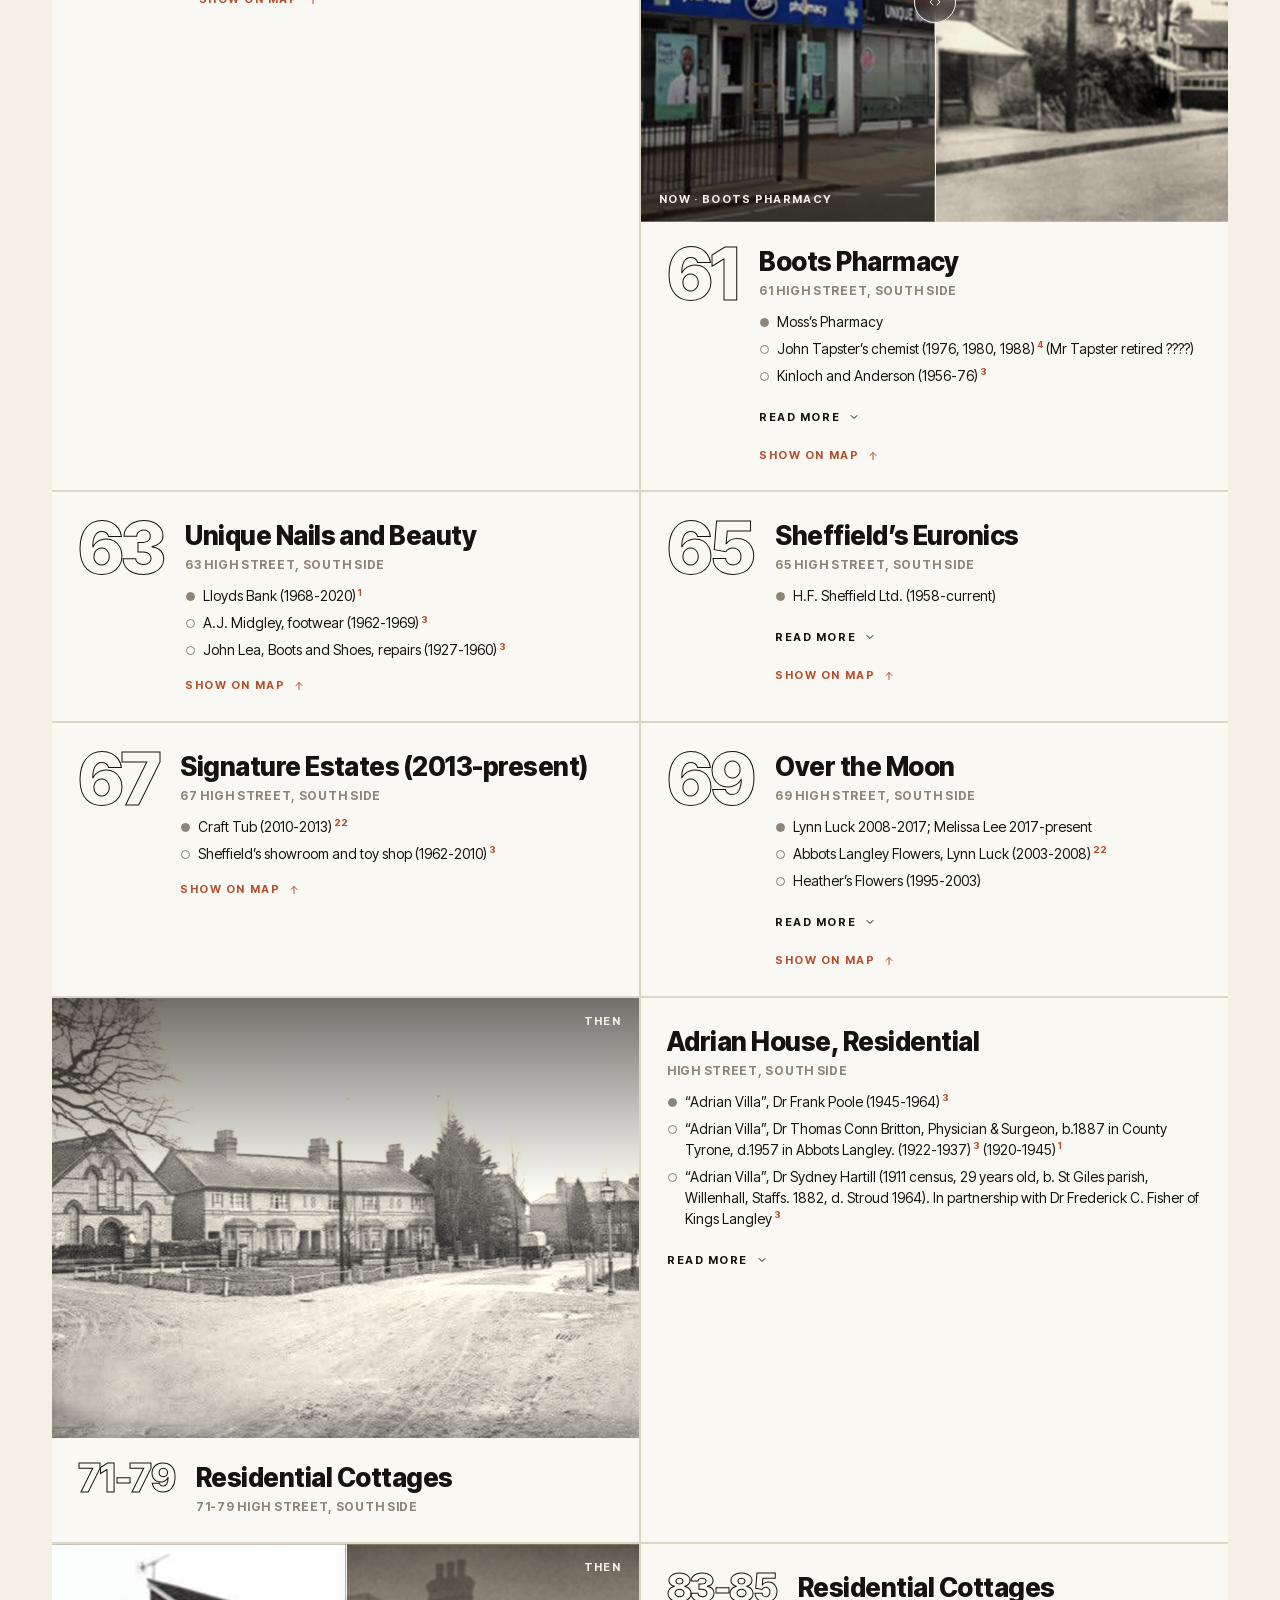
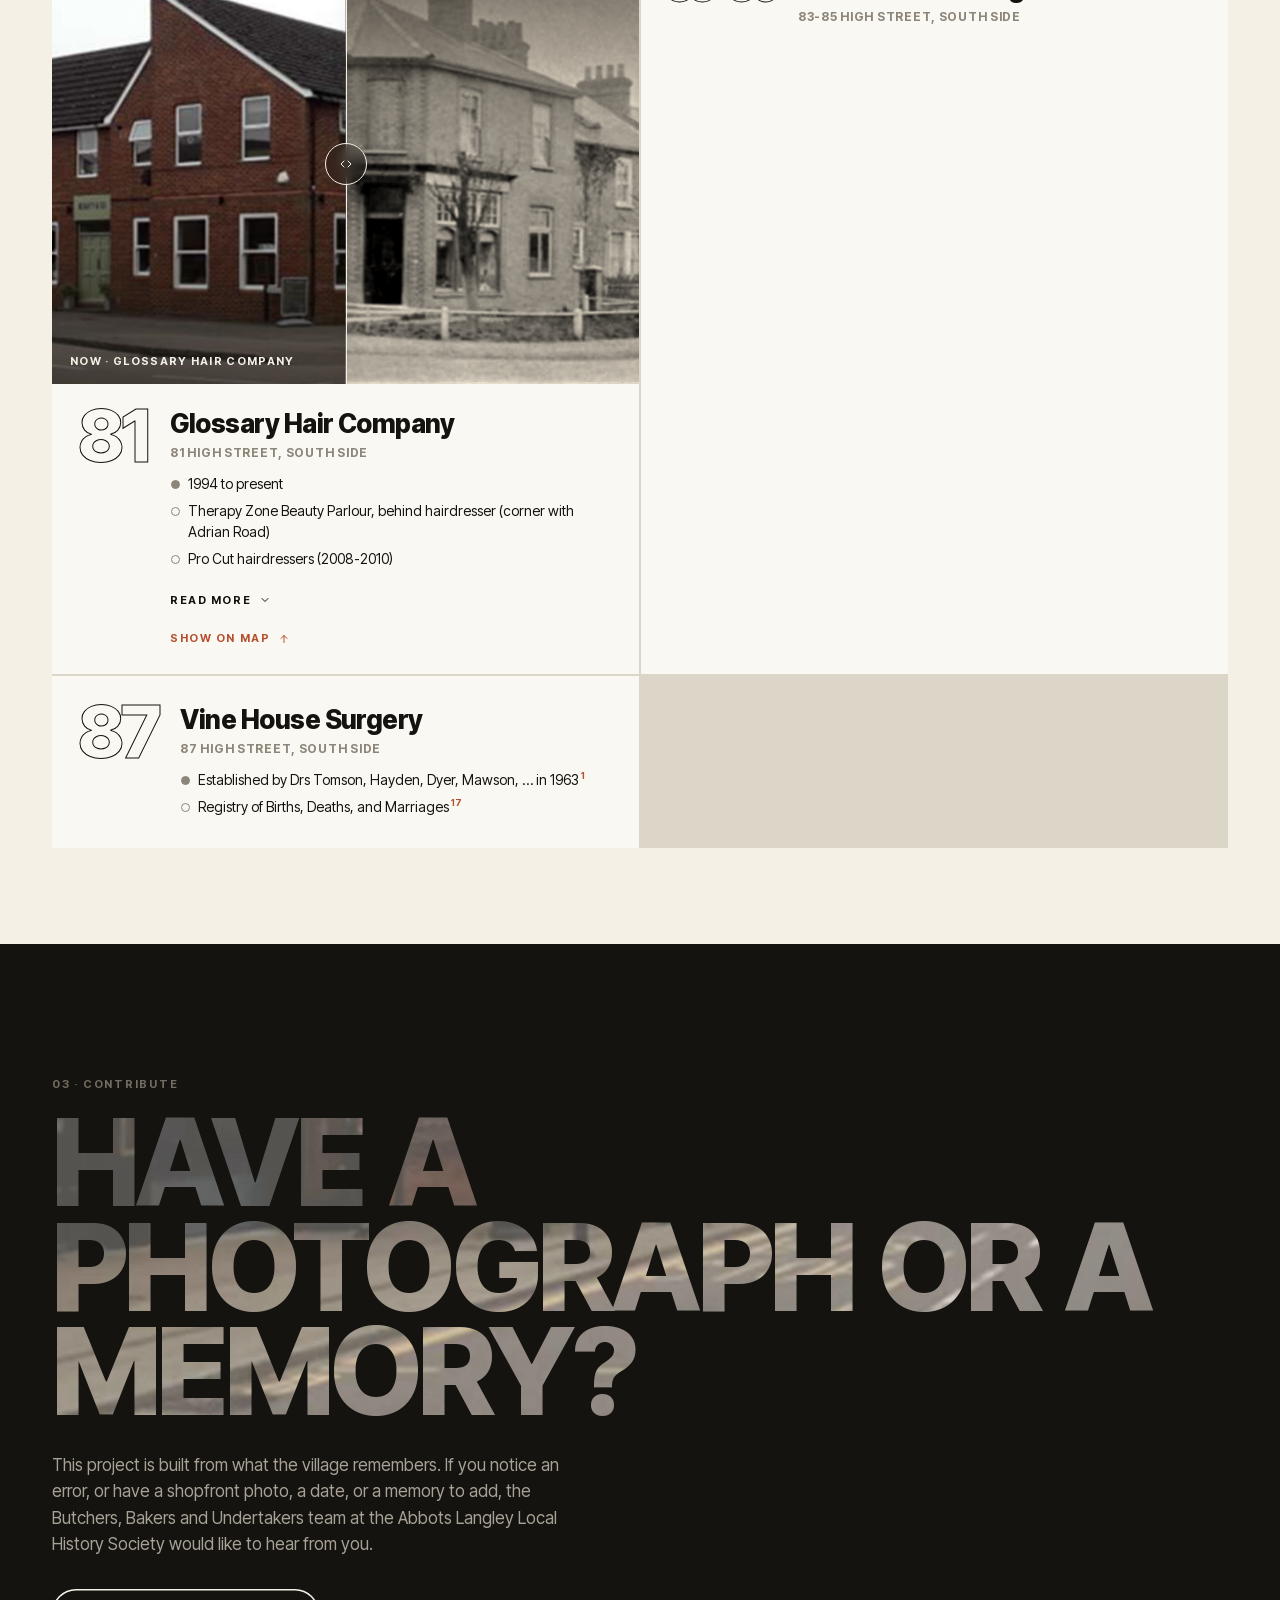
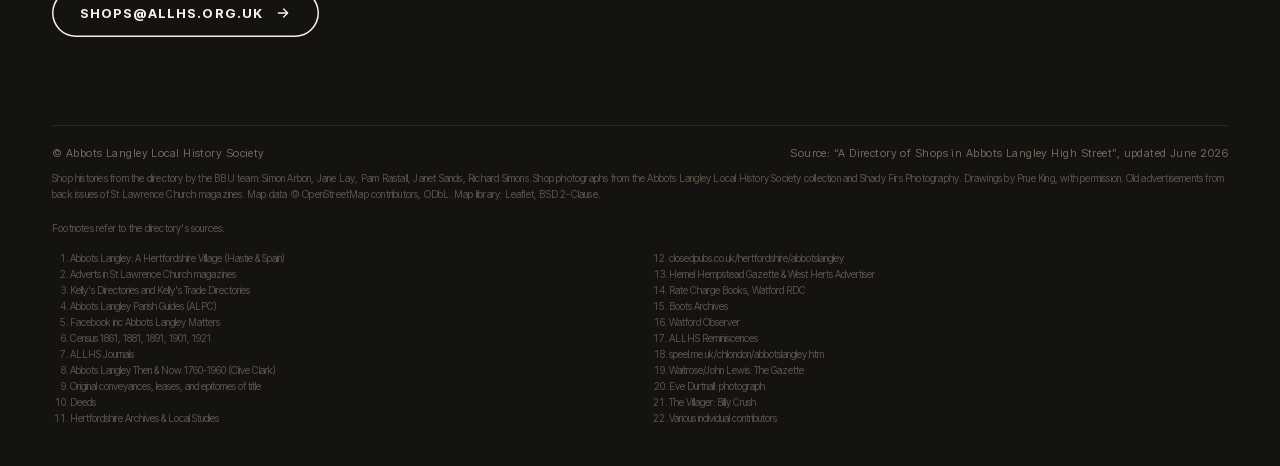
==== commit 2f075c37: "Deploy on Cloudflare Workers at allhs-bbu.flying-ant.uk Static-assets Worker with an allowlist of pu" ====
--- a/directory.html
+++ b/directory.html
@@ -11,7 +11,7 @@
 <meta property="og:type" content="website">
 <meta property="og:title" content="Directory of Shops, Abbots Langley High Street">
 <meta property="og:description" content="Every address in the Abbots Langley Local History Society's directory of High Street shops, with each one's occupants over time.">
-<meta property="og:image" content="https://antunderwood.github.io/Butchers-Bakers-and-Undertakers/img/og.jpg">
+<meta property="og:image" content="https://allhs-bbu.flying-ant.uk/img/og.jpg">
 <meta name="twitter:card" content="summary_large_image">
 <link rel="stylesheet" href="site.css">
 </head>
--- a/site.css
+++ b/site.css
@@ -55,7 +55,7 @@
 .btn-line:hover, .btn-line:focus-visible{color:var(--ink);}
 
 /* COMPARISON SLIDER (hero + cards) */
-.compare{cursor:ew-resize;touch-action:pan-y;}
+.compare{cursor:ew-resize;touch-action:pan-y;-webkit-user-select:none;user-select:none;}
 .divider{position:absolute;top:0;bottom:0;left:50%;width:1px;background:var(--cream);pointer-events:none;box-shadow:0 0 14px rgba(20,15,10,0.35);}
 .handle{position:absolute;top:50%;left:50%;width:56px;height:56px;margin:-28px 0 0 -28px;border-radius:50%;border:1.5px solid var(--cream);color:var(--cream);display:grid;place-items:center;pointer-events:none;background:rgba(20,15,10,0.25);-webkit-backdrop-filter:blur(6px);backdrop-filter:blur(6px);transition:transform .55s var(--ease), background .3s, color .3s;}
 .compare:hover .handle{transform:scale(1.14);}
